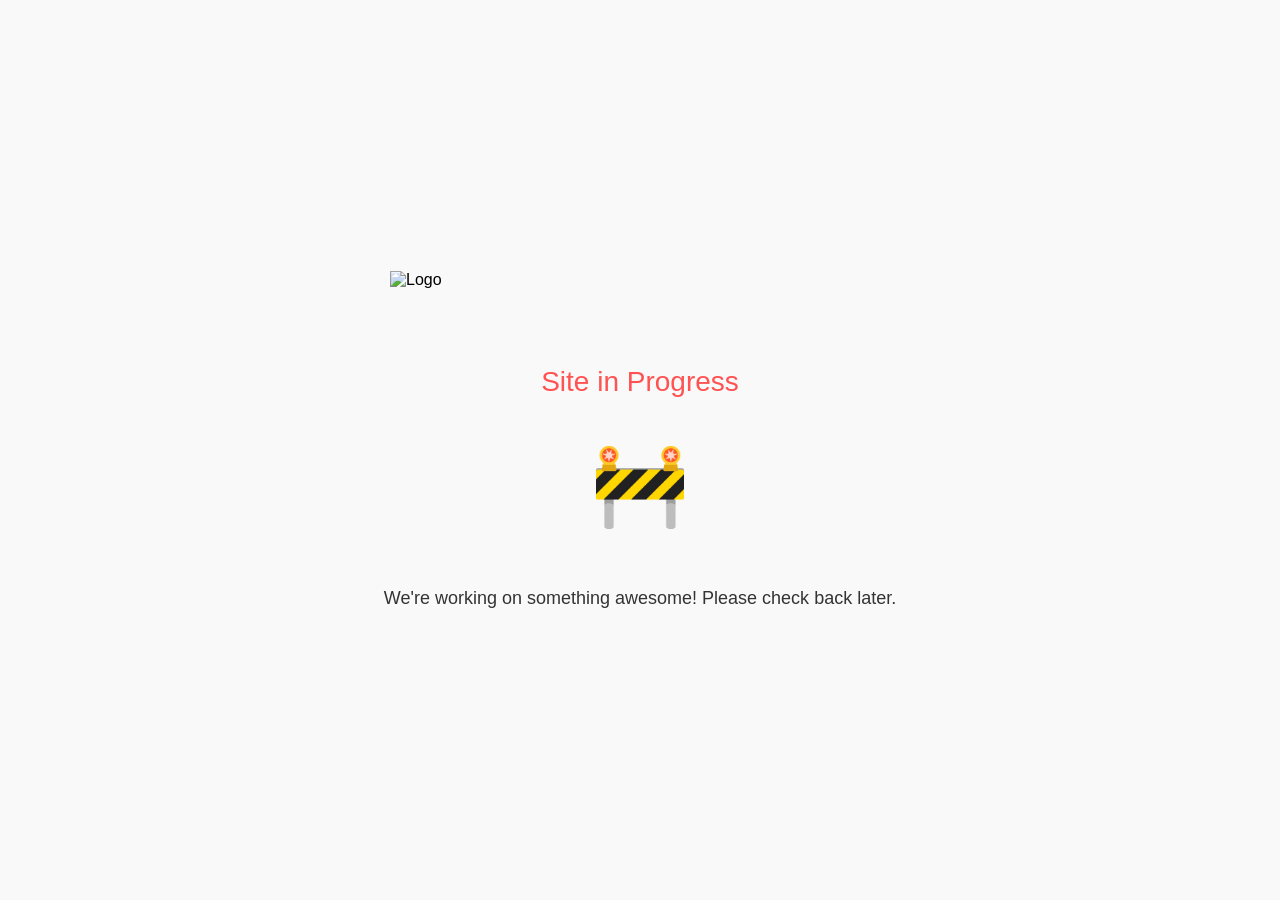
==== index.html @ 2798863e "refactor image location" ====
<!DOCTYPE html>
<html lang="en">
<head>
    <meta charset="UTF-8">
    <meta name="viewport" content="width=device-width, initial-scale=1.0">
    <title>Site in Progress</title>
    <style>
    body {
      font-family: Arial, sans-serif;
      background-color: #f9f9f9;
      margin: 0;
      padding: 0;
      display: flex;
      flex-direction: column;
      justify-content: center;
      align-items: center;
      height: 100vh;
    }

    .header {
      font-size: 28px;
      color: #ff5252;
      margin-bottom: 20px;
    }

    .content {
      text-align: center;
      padding: 20px;
    }

    .icon {
      font-size: 80px;
      color: #ff9800;
      margin-bottom: 20px;
    }

    .message {
      font-size: 18px;
      color: #333;
    }

    .logo-wrapper {
      width: 500px;
      height: 75px;
      overflow: hidden; /* Crop the image */
      margin-bottom: 20px;
    }

    .logo {
      width: 100%;
      height: 100%;
      object-fit: cover;
    }
  </style>
</head>
<body>
<div class="logo-wrapper">
    <img src="logo.png" alt="Logo" class="logo">
</div>
<div class="header">Site in Progress</div>
<div class="content">
    <div class="icon">🚧</div>
    <br><br>
    <div class="message">We're working on something awesome! Please check back later.</div>
</div>
</body>
</html>
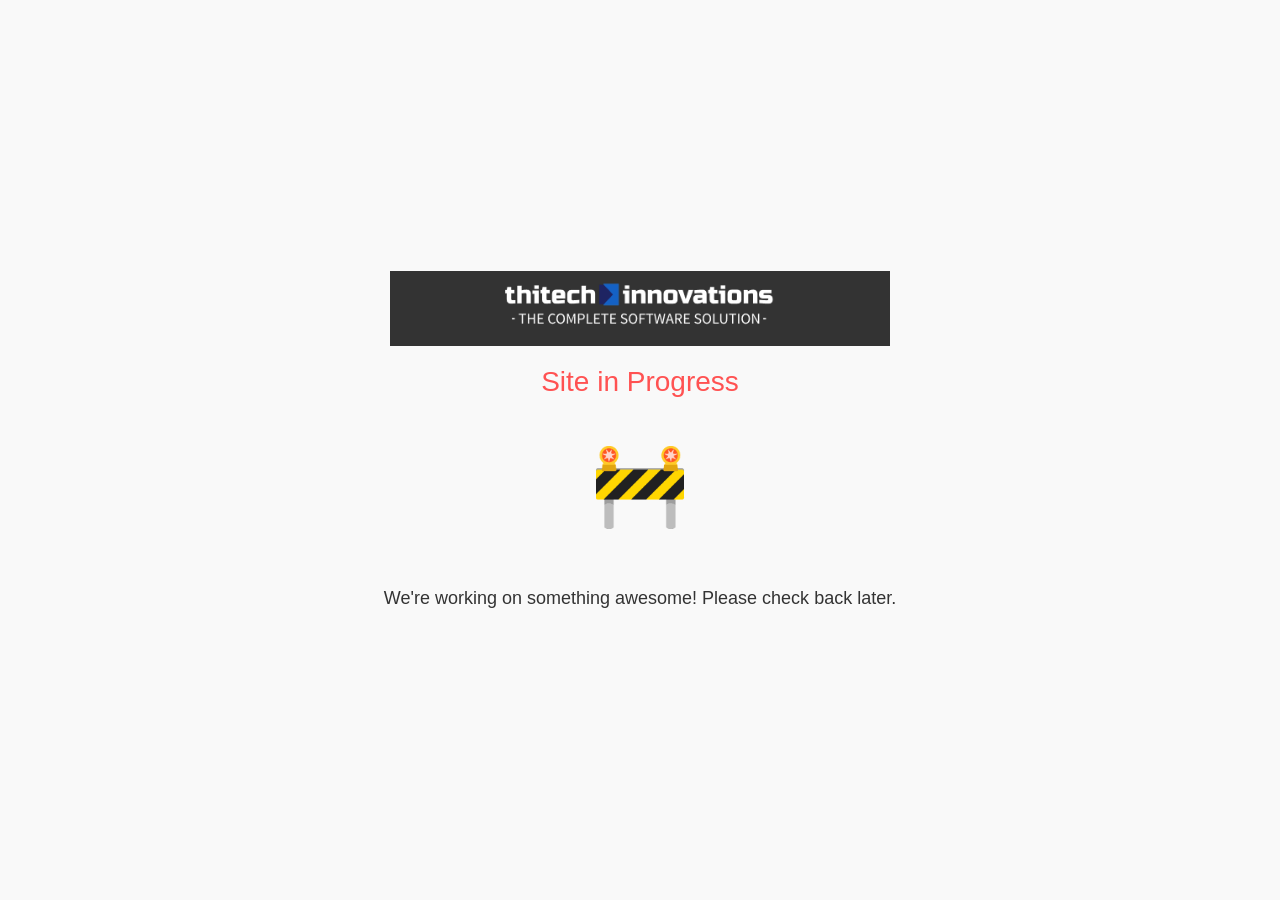
==== commit be2c52d1: "refactor image location" ====
--- a/index.html
+++ b/index.html
@@ -55,7 +55,7 @@
 </head>
 <body>
 <div class="logo-wrapper">
-    <img src="logo.png" alt="Logo" class="logo">
+    <img src="Logo.png" alt="Logo" class="logo">
 </div>
 <div class="header">Site in Progress</div>
 <div class="content">
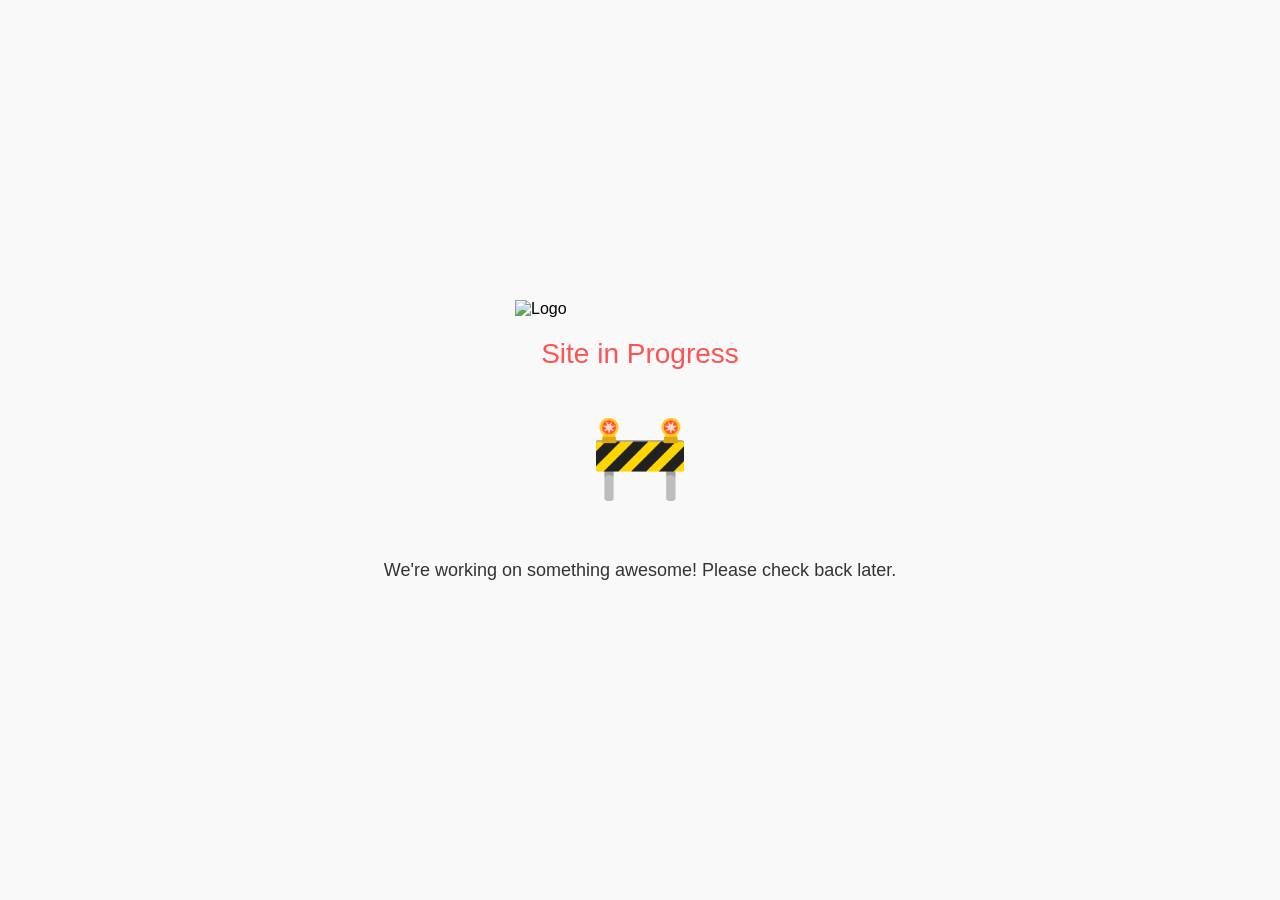
==== commit 8e6124fe: "refactor image location" ====
--- a/index.html
+++ b/index.html
@@ -40,16 +40,15 @@
     }
 
     .logo-wrapper {
-      width: 500px;
-      height: 75px;
-      overflow: hidden; /* Crop the image */
+      width: 250px;
+      height: 300;
+      object-fit: cover;
       margin-bottom: 20px;
     }
 
     .logo {
       width: 100%;
       height: 100%;
-      object-fit: cover;
     }
   </style>
 </head>
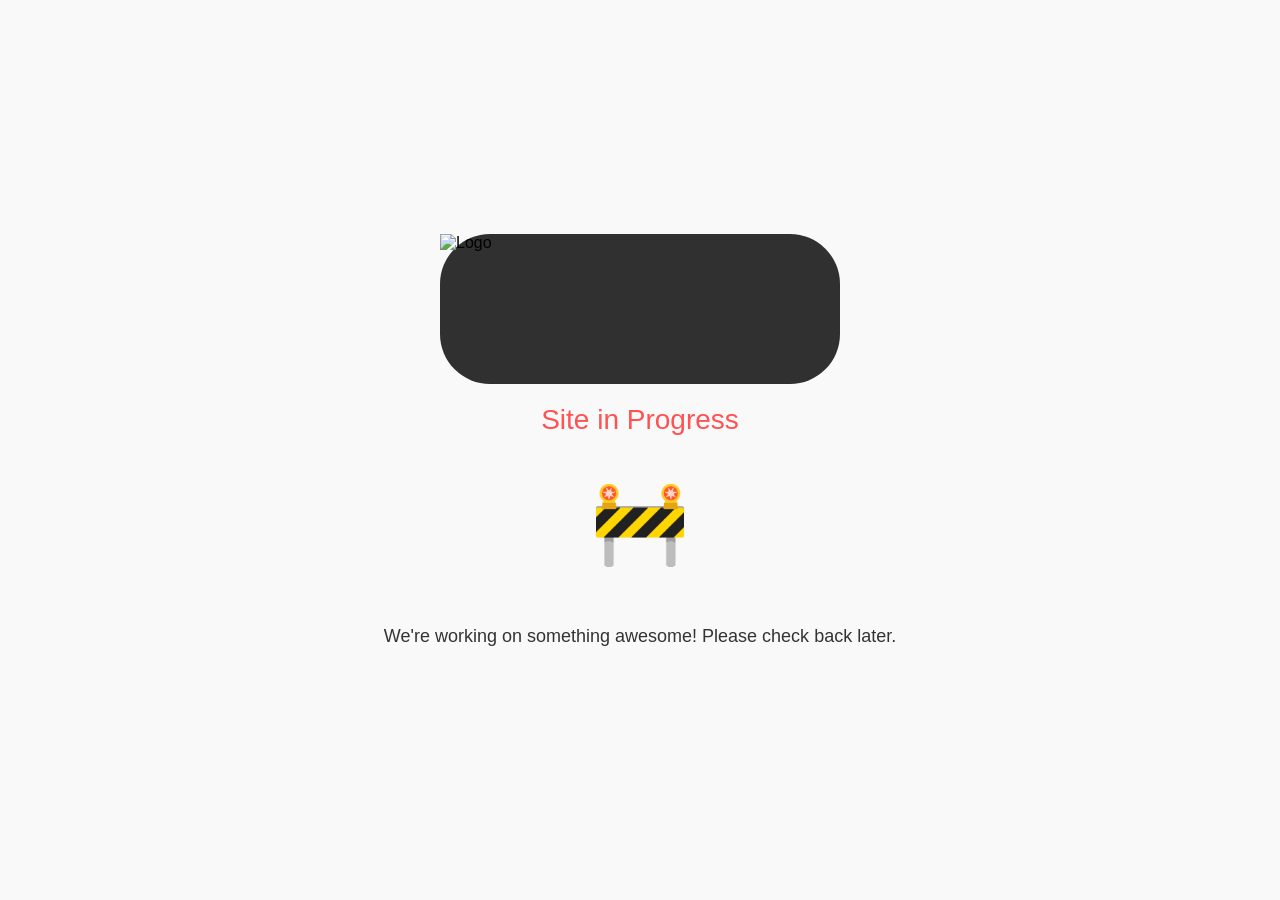
==== commit 1ee9182c: "Logo change" ====
--- a/index.html
+++ b/index.html
@@ -40,15 +40,18 @@
     }
 
     .logo-wrapper {
-      width: 250px;
-      height: 300;
-      object-fit: cover;
+      margin : 1px;
+      width:400px;
+      height: 150px;
       margin-bottom: 20px;
+      background-color: #303030;
+      border-radius:50px;
     }
 
     .logo {
+    margin-top : -120px;
+      height: auto;
       width: 100%;
-      height: 100%;
     }
   </style>
 </head>
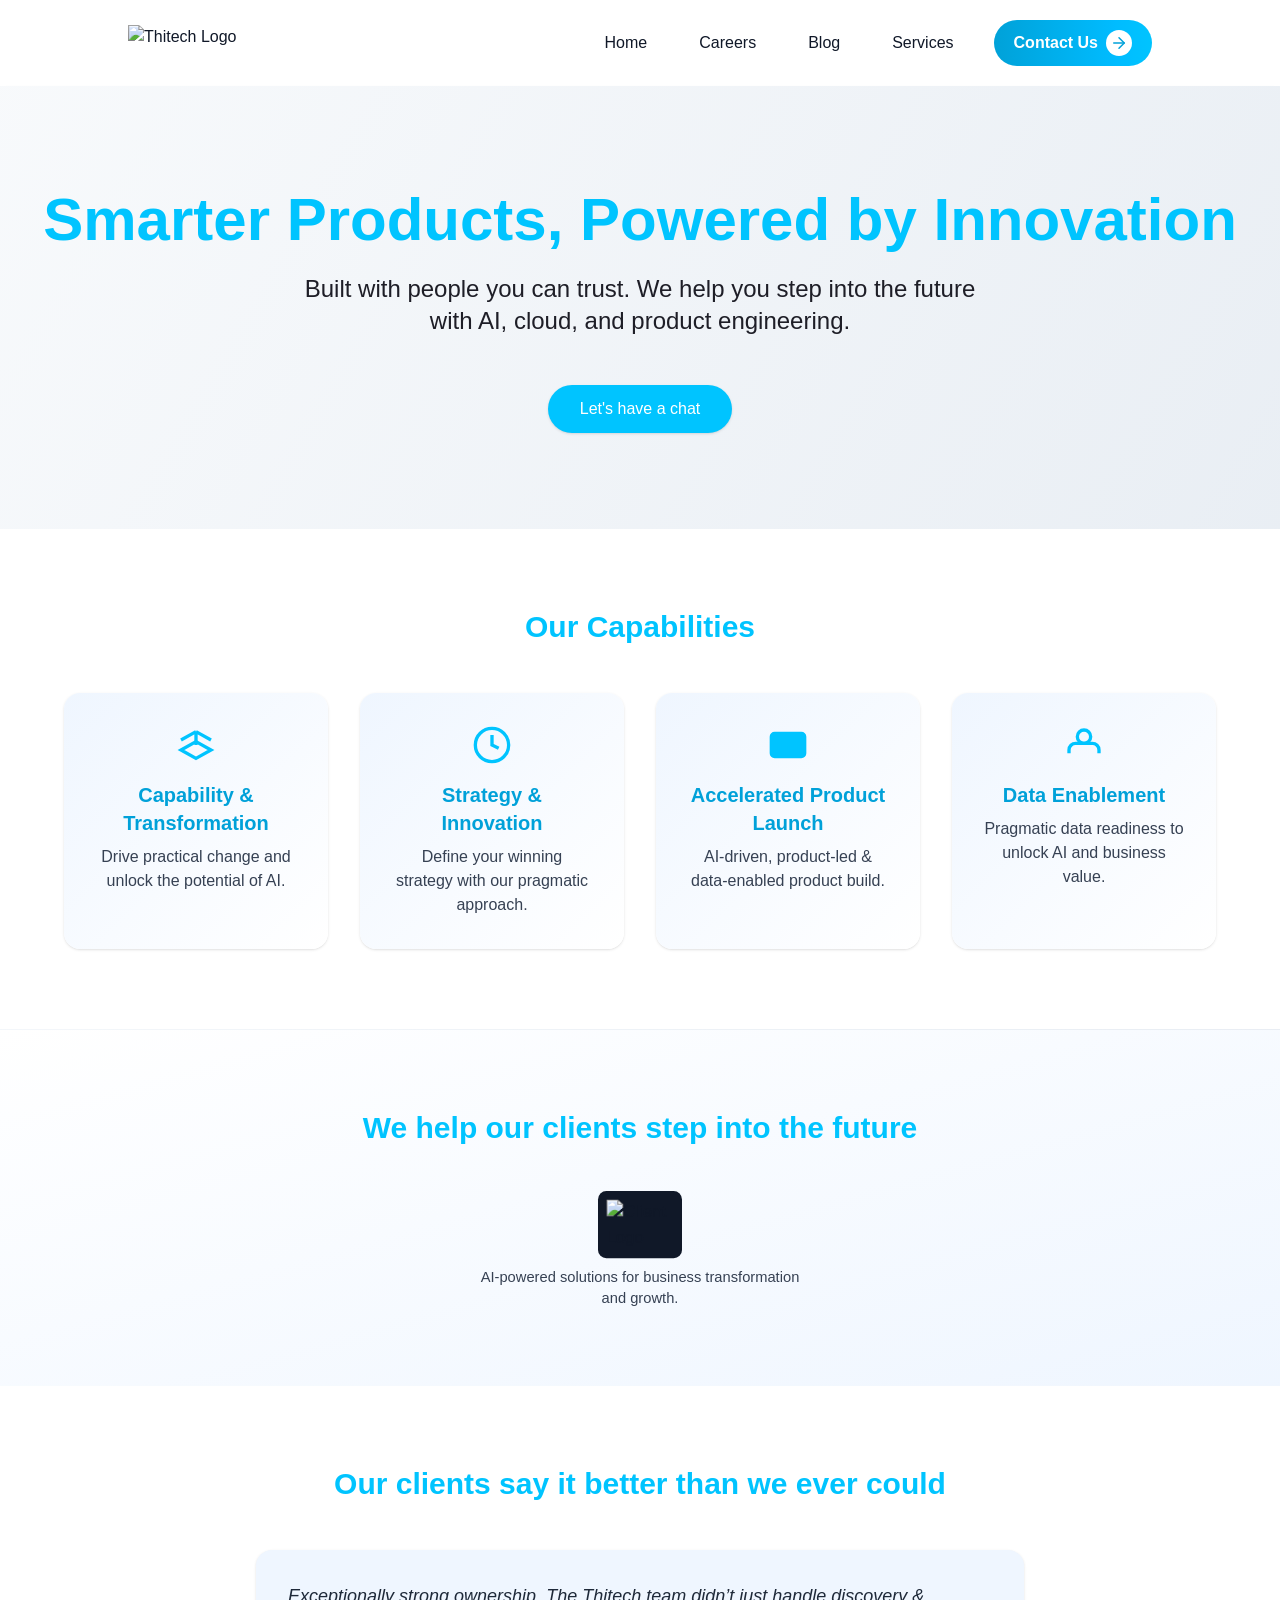
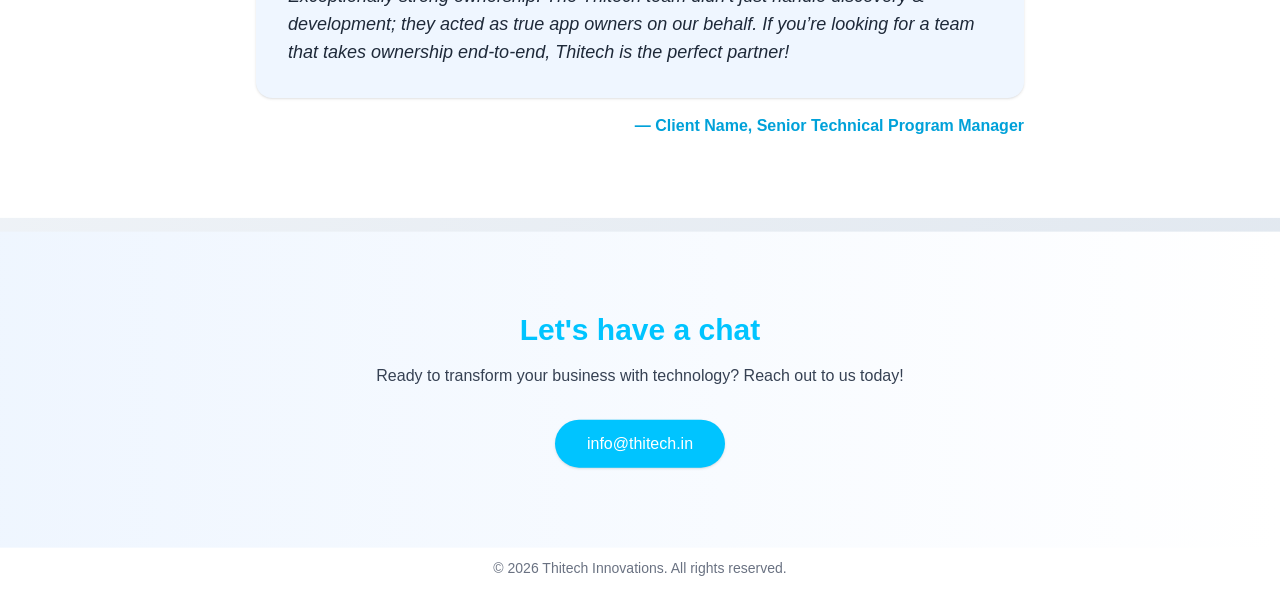
==== commit ef152acd: "new site testing" ====
--- a/index.html
+++ b/index.html
@@ -1,69 +1 @@
-<!DOCTYPE html>
-<html lang="en">
-<head>
-    <meta charset="UTF-8">
-    <meta name="viewport" content="width=device-width, initial-scale=1.0">
-    <title>Site in Progress</title>
-    <style>
-    body {
-      font-family: Arial, sans-serif;
-      background-color: #f9f9f9;
-      margin: 0;
-      padding: 0;
-      display: flex;
-      flex-direction: column;
-      justify-content: center;
-      align-items: center;
-      height: 100vh;
-    }
-
-    .header {
-      font-size: 28px;
-      color: #ff5252;
-      margin-bottom: 20px;
-    }
-
-    .content {
-      text-align: center;
-      padding: 20px;
-    }
-
-    .icon {
-      font-size: 80px;
-      color: #ff9800;
-      margin-bottom: 20px;
-    }
-
-    .message {
-      font-size: 18px;
-      color: #333;
-    }
-
-    .logo-wrapper {
-      margin : 1px;
-      width:400px;
-      height: 150px;
-      margin-bottom: 20px;
-      background-color: #303030;
-      border-radius:50px;
-    }
-
-    .logo {
-    margin-top : -120px;
-      height: auto;
-      width: 100%;
-    }
-  </style>
-</head>
-<body>
-<div class="logo-wrapper">
-    <img src="Logo.png" alt="Logo" class="logo">
-</div>
-<div class="header">Site in Progress</div>
-<div class="content">
-    <div class="icon">🚧</div>
-    <br><br>
-    <div class="message">We're working on something awesome! Please check back later.</div>
-</div>
-</body>
-</html>
+<!DOCTYPE html><html lang="en"><head><meta charSet="utf-8"/><meta name="viewport" content="width=device-width, initial-scale=1"/><link rel="preload" href="/_next/static/media/gyByhwUxId8gMEwcGFWNOITd-s.p.da1ebef7.woff2" as="font" crossorigin="" type="font/woff2"/><link rel="preload" href="/_next/static/media/or3nQ6H_1_WfwkMZI_qYFrcdmhHkjko-s.p.be19f591.woff2" as="font" crossorigin="" type="font/woff2"/><link rel="stylesheet" href="/_next/static/chunks/1c2e8eb24c741083.css" data-precedence="next"/><link rel="preload" as="script" fetchPriority="low" href="/_next/static/chunks/b3943bcf2517f8e8.js"/><script src="/_next/static/chunks/b9e3dea313f33a22.js" async=""></script><script src="/_next/static/chunks/5424eb52e7220242.js" async=""></script><script src="/_next/static/chunks/81771765074214a3.js" async=""></script><script src="/_next/static/chunks/db82e13da606b56d.js" async=""></script><script src="/_next/static/chunks/0f63189634a29548.js" async=""></script><script src="/_next/static/chunks/908ad37b42165762.js" async=""></script><script src="/_next/static/chunks/b60e5ccc6e594ce3.js" async=""></script><meta name="next-size-adjust" content=""/><title>thitech</title><meta name="description" content="thitech innovations"/><link rel="icon" href="/favicon.ico?favicon.6d47f7b0.ico" sizes="1672x1301" type="image/x-icon"/><script>document.querySelectorAll('body link[rel="icon"], body link[rel="apple-touch-icon"]').forEach(el => document.head.appendChild(el))</script><script src="/_next/static/chunks/ec548c7ce307cf6d.js" noModule=""></script></head><body class="geist_e531dabc-module__QGiZLq__variable geist_mono_68a01160-module__YLcDdW__variable antialiased"><div class="min-h-screen bg-gradient-to-br from-[#f8fafc] to-[#e0e7ef] text-gray-900 flex flex-col"><div class="h-[10%]"><header class="px-5 bg-white" style="opacity:1;transform:none"><div class="header-container sizer flex items-center justify-between py-5 max-w-5xl mx-auto"><div class="header-left max-w-[200px]"><a class="w-full h-full block" href="/"><img alt="Thitech Logo" loading="lazy" width="120" height="40" decoding="async" data-nimg="1" class="object-contain w-full h-full" style="color:transparent" srcSet="/_next/image?url=%2Fthitech-logo-pack%2Fthitech-logo-transparent-cropped-small.png&amp;w=128&amp;q=75 1x, /_next/image?url=%2Fthitech-logo-pack%2Fthitech-logo-transparent-cropped-small.png&amp;w=256&amp;q=75 2x" src="/_next/image?url=%2Fthitech-logo-pack%2Fthitech-logo-transparent-cropped-small.png&amp;w=256&amp;q=75"/></a></div><div class="header-right text-gray-900 hidden md:block"><ul class="flex font-medium items-center gap-3"><li class="hover:bg-thitech-blue-light px-5 py-[10px] rounded-[30px] transition"><a href="/careers">Careers</a></li><li class="hover:bg-thitech-blue-light px-5 py-[10px] rounded-[30px] transition"><a href="/blog">Blog</a></li><li class="hover:bg-thitech-blue-light px-5 py-[10px] rounded-[30px] transition"><a href="/services">Services</a></li><li class="bg-gradient-to-r from-thitech-blue-dark to-thitech-blue text-white px-5 py-[10px] rounded-[30px] font-bold ml-2"><a class="flex items-center gap-2" href="#contact">Contact Us<span class="rounded-full bg-white text-thitech-blue-dark p-1"><svg xmlns="http://www.w3.org/2000/svg" width="18" height="18" viewBox="0 0 24 24" fill="none" stroke="currentColor" stroke-width="2" stroke-linecap="round" stroke-linejoin="round" class="lucide lucide-arrow-right animate-bounce-x"><path d="M5 12h14"></path><path d="m12 5 7 7-7 7"></path></svg></span></a></li></ul></div><div class="md:hidden text-gray-900"><button aria-label="Open menu"><svg xmlns="http://www.w3.org/2000/svg" width="32" height="32" viewBox="0 0 24 24" fill="none" stroke="currentColor" stroke-width="2" stroke-linecap="round" stroke-linejoin="round" class="lucide lucide-menu cursor-pointer"><line x1="4" x2="20" y1="12" y2="12"></line><line x1="4" x2="20" y1="6" y2="6"></line><line x1="4" x2="20" y1="18" y2="18"></line></svg></button></div></div></header></div><header class="flex flex-col items-center justify-center py-24 px-4 sm:px-8 shadow-md" style="opacity:0;transform:translateY(40px)"><h1 class="text-5xl sm:text-6xl font-extrabold mb-4 text-thitech-blue text-center leading-tight" style="opacity:0;transform:translateY(30px)">Smarter Products, Powered by Innovation</h1><p class="text-xl sm:text-2xl text-thitech-gray text-center max-w-2xl mb-8" style="opacity:0;transform:translateY(30px)">Built with people you can trust. We help you step into the future with AI, cloud, and product engineering.</p><a href="#contact" class="mt-4 inline-block bg-thitech-blue text-white px-8 py-3 rounded-full shadow hover:bg-thitech-blue-dark transition" style="opacity:0;transform:scale(0.9)">Let&#x27;s have a chat</a></header><section class="py-20 px-4 sm:px-8 bg-white" style="opacity:0;transform:translateY(40px)"><h2 class="text-3xl font-semibold mb-12 text-thitech-blue text-center">Our Capabilities</h2><div class="grid gap-8 sm:grid-cols-2 lg:grid-cols-4 max-w-6xl mx-auto"><div class="bg-gradient-to-br from-blue-50 to-white rounded-2xl p-8 shadow hover:shadow-lg transition flex flex-col items-center text-center" style="opacity:0;transform:translateY(30px)"><svg class="w-10 h-10 mb-4 text-thitech-blue" fill="none" stroke="currentColor" stroke-width="2" viewBox="0 0 24 24"><path d="M12 20l9-5-9-5-9 5 9 5z"></path><path d="M12 12V4m0 0L3 9m9-5l9 5"></path></svg><h3 class="text-xl font-bold mb-2 text-thitech-blue-dark">Capability &amp; Transformation</h3><p class="text-gray-700">Drive practical change and unlock the potential of AI.</p></div><div class="bg-gradient-to-br from-blue-50 to-white rounded-2xl p-8 shadow hover:shadow-lg transition flex flex-col items-center text-center" style="opacity:0;transform:translateY(30px)"><svg class="w-10 h-10 mb-4 text-thitech-blue" fill="none" stroke="currentColor" stroke-width="2" viewBox="0 0 24 24"><circle cx="12" cy="12" r="10"></circle><path d="M12 6v6l4 2"></path></svg><h3 class="text-xl font-bold mb-2 text-thitech-blue-dark">Strategy &amp; Innovation</h3><p class="text-gray-700">Define your winning strategy with our pragmatic approach.</p></div><div class="bg-gradient-to-br from-blue-50 to-white rounded-2xl p-8 shadow hover:shadow-lg transition flex flex-col items-center text-center" style="opacity:0;transform:translateY(30px)"><svg class="w-10 h-10 mb-4 text-thitech-blue" fill="none" stroke="currentColor" stroke-width="2" viewBox="0 0 24 24"><rect width="20" height="14" x="2" y="5" rx="2" class="fill-current"></rect><path d="M2 10h20"></path></svg><h3 class="text-xl font-bold mb-2 text-thitech-blue-dark">Accelerated Product Launch</h3><p class="text-gray-700">AI-driven, product-led &amp; data-enabled product build.</p></div><div class="bg-gradient-to-br from-blue-50 to-white rounded-2xl p-8 shadow hover:shadow-lg transition flex flex-col items-center text-center" style="opacity:0;transform:translateY(30px)"><svg class="w-10 h-10 mb-4 text-thitech-blue" fill="none" stroke="currentColor" stroke-width="2" viewBox="0 0 24 24"><path d="M3 17v-2a4 4 0 014-4h10a4 4 0 014 4v2"></path><circle cx="12" cy="7" r="4"></circle></svg><h3 class="text-xl font-bold mb-2 text-thitech-blue-dark">Data Enablement</h3><p class="text-gray-700">Pragmatic data readiness to unlock AI and business value.</p></div></div></section><section class="py-20 px-4 sm:px-8 bg-gradient-to-br from-white to-blue-50" style="opacity:0;transform:translateY(40px)"><h2 class="text-3xl font-semibold mb-12 text-thitech-blue text-center">We help our clients step into the future</h2><div class="flex flex-wrap justify-center gap-8 max-w-5xl mx-auto" style="opacity:0;transform:translateX(40px)"><div class="flex flex-col items-center max-w-xs " style="display:flex"><img alt="Client Logo" loading="lazy" width="80" height="40" decoding="async" data-nimg="1" class="mb-2 bg-gray-900 rounded-lg p-2" style="color:transparent" srcSet="/_next/image?url=%2Fthitech-logo.png&amp;w=96&amp;q=75 1x, /_next/image?url=%2Fthitech-logo.png&amp;w=256&amp;q=75 2x" src="/_next/image?url=%2Fthitech-logo.png&amp;w=256&amp;q=75"/><p class="text-gray-700 text-center text-sm">AI-powered solutions for business transformation and growth.</p></div><div class="flex flex-col items-center max-w-xs pointer-events-none" style="display:none"><div class="w-20 h-10 bg-gray-200 rounded mb-2 flex items-center justify-center text-gray-400">Logo</div><p class="text-gray-700 text-center text-sm">Rapid product build for innovative startups and enterprises.</p></div><div class="flex flex-col items-center max-w-xs pointer-events-none" style="display:none"><div class="w-20 h-10 bg-gray-200 rounded mb-2 flex items-center justify-center text-gray-400">Logo</div><p class="text-gray-700 text-center text-sm">AI engagement at scale for wellness and healthcare.</p></div></div></section><section class="py-20 px-4 sm:px-8 bg-white" style="opacity:0;transform:translateY(40px)"><h2 class="text-3xl font-semibold mb-12 text-thitech-blue text-center">Our clients say it better than we ever could</h2><div class="max-w-3xl mx-auto"><blockquote class="bg-blue-50 rounded-2xl p-8 shadow text-lg text-gray-800 italic mb-4" style="opacity:0;transform:translateX(40px)">Exceptionally strong ownership. The Thitech team didn’t just handle discovery &amp; development; they acted as true app owners on our behalf. If you’re looking for a team that takes ownership end-to-end, Thitech is the perfect partner!</blockquote><div class="text-right text-thitech-blue-dark font-bold">— Client Name, Senior Technical Program Manager</div></div></section><section id="contact" class="py-20 px-4 sm:px-8 bg-gradient-to-r from-blue-50 to-white flex flex-col items-center" style="opacity:0;transform:translateY(40px)"><h2 class="text-3xl font-bold text-thitech-blue mb-4">Let&#x27;s have a chat</h2><p class="mb-8 text-gray-700 text-center max-w-xl">Ready to transform your business with technology? Reach out to us today!</p><a href="mailto:info@thitech.in" class="bg-thitech-blue text-white px-8 py-3 rounded-full shadow hover:bg-thitech-blue-dark transition">info@thitech.in</a></section><footer class="py-6 text-center text-gray-500 text-sm bg-white border-t mt-auto">© <!-- -->2025<!-- --> Thitech Innovations. All rights reserved.</footer></div><!--$--><!--/$--><!--$--><!--/$--><script src="/_next/static/chunks/b3943bcf2517f8e8.js" async=""></script><script>(self.__next_f=self.__next_f||[]).push([0])</script><script>self.__next_f.push([1,"1:\"$Sreact.fragment\"\n2:I[4620,[\"/_next/static/chunks/db82e13da606b56d.js\",\"/_next/static/chunks/0f63189634a29548.js\"],\"default\"]\n3:I[81105,[\"/_next/static/chunks/db82e13da606b56d.js\",\"/_next/static/chunks/0f63189634a29548.js\"],\"default\"]\n4:I[30905,[\"/_next/static/chunks/db82e13da606b56d.js\",\"/_next/static/chunks/0f63189634a29548.js\"],\"ClientPageRoot\"]\n5:I[69419,[\"/_next/static/chunks/db82e13da606b56d.js\",\"/_next/static/chunks/908ad37b42165762.js\",\"/_next/static/chunks/b60e5ccc6e594ce3.js\"],\"default\"]\n8:I[83822,[\"/_next/static/chunks/db82e13da606b56d.js\",\"/_next/static/chunks/0f63189634a29548.js\"],\"MetadataBoundary\"]\na:I[83822,[\"/_next/static/chunks/db82e13da606b56d.js\",\"/_next/static/chunks/0f63189634a29548.js\"],\"OutletBoundary\"]\nd:I[2541,[\"/_next/static/chunks/db82e13da606b56d.js\",\"/_next/static/chunks/0f63189634a29548.js\"],\"AsyncMetadataOutlet\"]\nf:I[83822,[\"/_next/static/chunks/db82e13da606b56d.js\",\"/_next/static/chunks/0f63189634a29548.js\"],\"ViewportBoundary\"]\n11:I[12447,[\"/_next/static/chunks/db82e13da606b56d.js\",\"/_next/static/chunks/0f63189634a29548.js\"],\"default\"]\n:HL[\"/_next/static/chunks/1c2e8eb24c741083.css\",\"style\"]\n:HL[\"/_next/static/media/gyByhwUxId8gMEwcGFWNOITd-s.p.da1ebef7.woff2\",\"font\",{\"crossOrigin\":\"\",\"type\":\"font/woff2\"}]\n:HL[\"/_next/static/media/or3nQ6H_1_WfwkMZI_qYFrcdmhHkjko-s.p.be19f591.woff2\",\"font\",{\"crossOrigin\":\"\",\"type\":\"font/woff2\"}]\n"])</script><script>self.__next_f.push([1,"0:{\"P\":null,\"b\":\"wUIk9f7vTgGMzFO2_H2QV\",\"p\":\"\",\"c\":[\"\",\"\"],\"i\":false,\"f\":[[[\"\",{\"children\":[\"__PAGE__\",{}]},\"$undefined\",\"$undefined\",true],[\"\",[\"$\",\"$1\",\"c\",{\"children\":[[[\"$\",\"link\",\"0\",{\"rel\":\"stylesheet\",\"href\":\"/_next/static/chunks/1c2e8eb24c741083.css\",\"precedence\":\"next\",\"crossOrigin\":\"$undefined\",\"nonce\":\"$undefined\"}]],[\"$\",\"html\",null,{\"lang\":\"en\",\"children\":[\"$\",\"body\",null,{\"className\":\"geist_e531dabc-module__QGiZLq__variable geist_mono_68a01160-module__YLcDdW__variable antialiased\",\"children\":[\"$\",\"$L2\",null,{\"parallelRouterKey\":\"children\",\"error\":\"$undefined\",\"errorStyles\":\"$undefined\",\"errorScripts\":\"$undefined\",\"template\":[\"$\",\"$L3\",null,{}],\"templateStyles\":\"$undefined\",\"templateScripts\":\"$undefined\",\"notFound\":[[[\"$\",\"title\",null,{\"children\":\"404: This page could not be found.\"}],[\"$\",\"div\",null,{\"style\":{\"fontFamily\":\"system-ui,\\\"Segoe UI\\\",Roboto,Helvetica,Arial,sans-serif,\\\"Apple Color Emoji\\\",\\\"Segoe UI Emoji\\\"\",\"height\":\"100vh\",\"textAlign\":\"center\",\"display\":\"flex\",\"flexDirection\":\"column\",\"alignItems\":\"center\",\"justifyContent\":\"center\"},\"children\":[\"$\",\"div\",null,{\"children\":[[\"$\",\"style\",null,{\"dangerouslySetInnerHTML\":{\"__html\":\"body{color:#000;background:#fff;margin:0}.next-error-h1{border-right:1px solid rgba(0,0,0,.3)}@media (prefers-color-scheme:dark){body{color:#fff;background:#000}.next-error-h1{border-right:1px solid rgba(255,255,255,.3)}}\"}}],[\"$\",\"h1\",null,{\"className\":\"next-error-h1\",\"style\":{\"display\":\"inline-block\",\"margin\":\"0 20px 0 0\",\"padding\":\"0 23px 0 0\",\"fontSize\":24,\"fontWeight\":500,\"verticalAlign\":\"top\",\"lineHeight\":\"49px\"},\"children\":404}],[\"$\",\"div\",null,{\"style\":{\"display\":\"inline-block\"},\"children\":[\"$\",\"h2\",null,{\"style\":{\"fontSize\":14,\"fontWeight\":400,\"lineHeight\":\"49px\",\"margin\":0},\"children\":\"This page could not be found.\"}]}]]}]}]],[]],\"forbidden\":\"$undefined\",\"unauthorized\":\"$undefined\"}]}]}]]}],{\"children\":[\"__PAGE__\",[\"$\",\"$1\",\"c\",{\"children\":[[\"$\",\"$L4\",null,{\"Component\":\"$5\",\"searchParams\":{},\"params\":{},\"promises\":[\"$@6\",\"$@7\"]}],[\"$\",\"$L8\",null,{\"children\":\"$L9\"}],[[\"$\",\"script\",\"script-0\",{\"src\":\"/_next/static/chunks/db82e13da606b56d.js\",\"async\":true,\"nonce\":\"$undefined\"}],[\"$\",\"script\",\"script-1\",{\"src\":\"/_next/static/chunks/908ad37b42165762.js\",\"async\":true,\"nonce\":\"$undefined\"}],[\"$\",\"script\",\"script-2\",{\"src\":\"/_next/static/chunks/b60e5ccc6e594ce3.js\",\"async\":true,\"nonce\":\"$undefined\"}]],[\"$\",\"$La\",null,{\"children\":[\"$Lb\",\"$Lc\",[\"$\",\"$Ld\",null,{\"promise\":\"$@e\"}]]}]]}],{},null,false]},null,false],[\"$\",\"$1\",\"h\",{\"children\":[null,[\"$\",\"$1\",\"IB765hirnILB6wHq8OzBd\",{\"children\":[[\"$\",\"$Lf\",null,{\"children\":\"$L10\"}],[\"$\",\"meta\",null,{\"name\":\"next-size-adjust\",\"content\":\"\"}]]}],null]}],false]],\"m\":\"$undefined\",\"G\":[\"$11\",\"$undefined\"],\"s\":false,\"S\":true}\n"])</script><script>self.__next_f.push([1,"12:\"$Sreact.suspense\"\n13:I[2541,[\"/_next/static/chunks/db82e13da606b56d.js\",\"/_next/static/chunks/0f63189634a29548.js\"],\"AsyncMetadata\"]\n6:{}\n7:{}\n9:[\"$\",\"$12\",null,{\"fallback\":null,\"children\":[\"$\",\"$L13\",null,{\"promise\":\"$@14\"}]}]\n"])</script><script>self.__next_f.push([1,"c:null\n"])</script><script>self.__next_f.push([1,"10:[[\"$\",\"meta\",\"0\",{\"charSet\":\"utf-8\"}],[\"$\",\"meta\",\"1\",{\"name\":\"viewport\",\"content\":\"width=device-width, initial-scale=1\"}]]\nb:null\n"])</script><script>self.__next_f.push([1,"14:{\"metadata\":[[\"$\",\"title\",\"0\",{\"children\":\"thitech\"}],[\"$\",\"meta\",\"1\",{\"name\":\"description\",\"content\":\"thitech innovations\"}],[\"$\",\"link\",\"2\",{\"rel\":\"icon\",\"href\":\"/favicon.ico?favicon.6d47f7b0.ico\",\"sizes\":\"1672x1301\",\"type\":\"image/x-icon\"}]],\"error\":null,\"digest\":\"$undefined\"}\ne:{\"metadata\":\"$14:metadata\",\"error\":null,\"digest\":\"$undefined\"}\n"])</script></body></html>
--- a/_next/static/chunks/1c2e8eb24c741083.css
+++ b/_next/static/chunks/1c2e8eb24c741083.css
@@ -0,0 +1,7 @@
+@font-face{font-family:Geist;font-style:normal;font-weight:100 900;font-display:swap;src:url(../media/gyByhwUxId8gMEwYGFWNOITddY4-s.b7d310ad.woff2)format("woff2");unicode-range:U+301,U+400-45F,U+490-491,U+4B0-4B1,U+2116}@font-face{font-family:Geist;font-style:normal;font-weight:100 900;font-display:swap;src:url(../media/gyByhwUxId8gMEwSGFWNOITddY4-s.81df3a5b.woff2)format("woff2");unicode-range:U+100-2BA,U+2BD-2C5,U+2C7-2CC,U+2CE-2D7,U+2DD-2FF,U+304,U+308,U+329,U+1D00-1DBF,U+1E00-1E9F,U+1EF2-1EFF,U+2020,U+20A0-20AB,U+20AD-20C0,U+2113,U+2C60-2C7F,U+A720-A7FF}@font-face{font-family:Geist;font-style:normal;font-weight:100 900;font-display:swap;src:url(../media/gyByhwUxId8gMEwcGFWNOITd-s.p.da1ebef7.woff2)format("woff2");unicode-range:U+??,U+131,U+152-153,U+2BB-2BC,U+2C6,U+2DA,U+2DC,U+304,U+308,U+329,U+2000-206F,U+20AC,U+2122,U+2191,U+2193,U+2212,U+2215,U+FEFF,U+FFFD}@font-face{font-family:Geist Fallback;src:local(Arial);ascent-override:95.94%;descent-override:28.16%;line-gap-override:0.0%;size-adjust:104.76%}.geist_e531dabc-module__QGiZLq__className{font-family:Geist,Geist Fallback;font-style:normal}.geist_e531dabc-module__QGiZLq__variable{--font-geist-sans:"Geist","Geist Fallback"}
+
+@font-face{font-family:Geist Mono;font-style:normal;font-weight:100 900;font-display:swap;src:url(../media/or3nQ6H_1_WfwkMZI_qYFrMdmhHkjkotbA-s.cb6bbcb1.woff2)format("woff2");unicode-range:U+301,U+400-45F,U+490-491,U+4B0-4B1,U+2116}@font-face{font-family:Geist Mono;font-style:normal;font-weight:100 900;font-display:swap;src:url(../media/or3nQ6H_1_WfwkMZI_qYFrkdmhHkjkotbA-s.e32db976.woff2)format("woff2");unicode-range:U+100-2BA,U+2BD-2C5,U+2C7-2CC,U+2CE-2D7,U+2DD-2FF,U+304,U+308,U+329,U+1D00-1DBF,U+1E00-1E9F,U+1EF2-1EFF,U+2020,U+20A0-20AB,U+20AD-20C0,U+2113,U+2C60-2C7F,U+A720-A7FF}@font-face{font-family:Geist Mono;font-style:normal;font-weight:100 900;font-display:swap;src:url(../media/or3nQ6H_1_WfwkMZI_qYFrcdmhHkjko-s.p.be19f591.woff2)format("woff2");unicode-range:U+??,U+131,U+152-153,U+2BB-2BC,U+2C6,U+2DA,U+2DC,U+304,U+308,U+329,U+2000-206F,U+20AC,U+2122,U+2191,U+2193,U+2212,U+2215,U+FEFF,U+FFFD}@font-face{font-family:Geist Mono Fallback;src:local(Arial);ascent-override:74.67%;descent-override:21.92%;line-gap-override:0.0%;size-adjust:134.59%}.geist_mono_68a01160-module__YLcDdW__className{font-family:Geist Mono,Geist Mono Fallback;font-style:normal}.geist_mono_68a01160-module__YLcDdW__variable{--font-geist-mono:"Geist Mono","Geist Mono Fallback"}
+
+@layer properties{@supports (((-webkit-hyphens:none)) and (not (margin-trim:inline))) or ((-moz-orient:inline) and (not (color:rgb(from red r g b)))){*,:before,:after,::backdrop{--tw-rotate-x:initial;--tw-rotate-y:initial;--tw-rotate-z:initial;--tw-skew-x:initial;--tw-skew-y:initial;--tw-space-y-reverse:0;--tw-border-style:solid;--tw-gradient-position:initial;--tw-gradient-from:#0000;--tw-gradient-via:#0000;--tw-gradient-to:#0000;--tw-gradient-stops:initial;--tw-gradient-via-stops:initial;--tw-gradient-from-position:0%;--tw-gradient-via-position:50%;--tw-gradient-to-position:100%;--tw-leading:initial;--tw-font-weight:initial;--tw-shadow:0 0 #0000;--tw-shadow-color:initial;--tw-shadow-alpha:100%;--tw-inset-shadow:0 0 #0000;--tw-inset-shadow-color:initial;--tw-inset-shadow-alpha:100%;--tw-ring-color:initial;--tw-ring-shadow:0 0 #0000;--tw-inset-ring-color:initial;--tw-inset-ring-shadow:0 0 #0000;--tw-ring-inset:initial;--tw-ring-offset-width:0px;--tw-ring-offset-color:#fff;--tw-ring-offset-shadow:0 0 #0000;--tw-backdrop-blur:initial;--tw-backdrop-brightness:initial;--tw-backdrop-contrast:initial;--tw-backdrop-grayscale:initial;--tw-backdrop-hue-rotate:initial;--tw-backdrop-invert:initial;--tw-backdrop-opacity:initial;--tw-backdrop-saturate:initial;--tw-backdrop-sepia:initial}}}@layer theme{:root,:host{--font-sans:ui-sans-serif,system-ui,sans-serif,"Apple Color Emoji","Segoe UI Emoji","Segoe UI Symbol","Noto Color Emoji";--font-mono:ui-monospace,SFMono-Regular,Menlo,Monaco,Consolas,"Liberation Mono","Courier New",monospace;--color-blue-50:oklch(97% .014 254.604);--color-gray-200:oklch(92.8% .006 264.531);--color-gray-400:oklch(70.7% .022 261.325);--color-gray-500:oklch(55.1% .027 264.364);--color-gray-700:oklch(37.3% .034 259.733);--color-gray-800:oklch(27.8% .033 256.848);--color-gray-900:oklch(21% .034 264.665);--color-white:#fff;--spacing:.25rem;--container-xs:20rem;--container-xl:36rem;--container-2xl:42rem;--container-3xl:48rem;--container-4xl:56rem;--container-5xl:64rem;--container-6xl:72rem;--text-sm:.875rem;--text-sm--line-height:calc(1.25/.875);--text-base:1rem;--text-base--line-height:calc(1.5/1);--text-lg:1.125rem;--text-lg--line-height:calc(1.75/1.125);--text-xl:1.25rem;--text-xl--line-height:calc(1.75/1.25);--text-2xl:1.5rem;--text-2xl--line-height:calc(2/1.5);--text-3xl:1.875rem;--text-3xl--line-height:calc(2.25/1.875);--text-4xl:2.25rem;--text-4xl--line-height:calc(2.5/2.25);--text-5xl:3rem;--text-5xl--line-height:1;--text-6xl:3.75rem;--text-6xl--line-height:1;--font-weight-medium:500;--font-weight-semibold:600;--font-weight-bold:700;--font-weight-extrabold:800;--leading-tight:1.25;--radius-lg:.5rem;--radius-xl:.75rem;--radius-2xl:1rem;--blur-xl:24px;--default-transition-duration:.15s;--default-transition-timing-function:cubic-bezier(.4,0,.2,1);--default-font-family:var(--font-sans);--default-mono-font-family:var(--font-mono);--color-thitech-blue:oklch(76% .181 228.56);--color-thitech-blue-dark:oklch(66% .147 228.39);--color-thitech-blue-light:oklch(82% .191 224.43);--color-thitech-gray:oklch(24% .017 282.36);--color-thitech-gray-light:oklch(97% .005 244.81)}}@layer base{*,:after,:before,::backdrop{box-sizing:border-box;border:0 solid;margin:0;padding:0}::file-selector-button{box-sizing:border-box;border:0 solid;margin:0;padding:0}html,:host{-webkit-text-size-adjust:100%;tab-size:4;line-height:1.5;font-family:var(--default-font-family,ui-sans-serif,system-ui,sans-serif,"Apple Color Emoji","Segoe UI Emoji","Segoe UI Symbol","Noto Color Emoji");font-feature-settings:var(--default-font-feature-settings,normal);font-variation-settings:var(--default-font-variation-settings,normal);-webkit-tap-highlight-color:transparent}hr{height:0;color:inherit;border-top-width:1px}abbr:where([title]){text-decoration:underline dotted}h1,h2,h3,h4,h5,h6{font-size:inherit;font-weight:inherit}a{color:inherit;-webkit-text-decoration:inherit;-webkit-text-decoration:inherit;-webkit-text-decoration:inherit;text-decoration:inherit}b,strong{font-weight:bolder}code,kbd,samp,pre{font-family:var(--default-mono-font-family,ui-monospace,SFMono-Regular,Menlo,Monaco,Consolas,"Liberation Mono","Courier New",monospace);font-feature-settings:var(--default-mono-font-feature-settings,normal);font-variation-settings:var(--default-mono-font-variation-settings,normal);font-size:1em}small{font-size:80%}sub,sup{vertical-align:baseline;font-size:75%;line-height:0;position:relative}sub{bottom:-.25em}sup{top:-.5em}table{text-indent:0;border-color:inherit;border-collapse:collapse}:-moz-focusring{outline:auto}progress{vertical-align:baseline}summary{display:list-item}ol,ul,menu{list-style:none}img,svg,video,canvas,audio,iframe,embed,object{vertical-align:middle;display:block}img,video{max-width:100%;height:auto}button,input,select,optgroup,textarea{font:inherit;font-feature-settings:inherit;font-variation-settings:inherit;letter-spacing:inherit;color:inherit;opacity:1;background-color:#0000;border-radius:0}::file-selector-button{font:inherit;font-feature-settings:inherit;font-variation-settings:inherit;letter-spacing:inherit;color:inherit;opacity:1;background-color:#0000;border-radius:0}:where(select:is([multiple],[size])) optgroup{font-weight:bolder}:where(select:is([multiple],[size])) optgroup option{padding-inline-start:20px}::file-selector-button{margin-inline-end:4px}::placeholder{opacity:1}@supports (not ((-webkit-appearance:-apple-pay-button))) or (contain-intrinsic-size:1px){::placeholder{color:currentColor}@supports (color:color-mix(in lab, red, red)){::placeholder{color:color-mix(in oklab,currentcolor 50%,transparent)}}}textarea{resize:vertical}::-webkit-search-decoration{-webkit-appearance:none}::-webkit-date-and-time-value{min-height:1lh;text-align:inherit}::-webkit-datetime-edit{display:inline-flex}::-webkit-datetime-edit-fields-wrapper{padding:0}::-webkit-datetime-edit{padding-block:0}::-webkit-datetime-edit-year-field{padding-block:0}::-webkit-datetime-edit-month-field{padding-block:0}::-webkit-datetime-edit-day-field{padding-block:0}::-webkit-datetime-edit-hour-field{padding-block:0}::-webkit-datetime-edit-minute-field{padding-block:0}::-webkit-datetime-edit-second-field{padding-block:0}::-webkit-datetime-edit-millisecond-field{padding-block:0}::-webkit-datetime-edit-meridiem-field{padding-block:0}:-moz-ui-invalid{box-shadow:none}button,input:where([type=button],[type=reset],[type=submit]){appearance:button}::file-selector-button{appearance:button}::-webkit-inner-spin-button{height:auto}::-webkit-outer-spin-button{height:auto}[hidden]:where(:not([hidden=until-found])){display:none!important}}@layer components;@layer utilities{.pointer-events-none{pointer-events:none}.visible{visibility:visible}.absolute{position:absolute}.fixed{position:fixed}.static{position:static}.top-0{top:calc(var(--spacing)*0)}.right-0{right:calc(var(--spacing)*0)}.z-30{z-index:30}.mx-4{margin-inline:calc(var(--spacing)*4)}.mx-auto{margin-inline:auto}.mt-1{margin-top:calc(var(--spacing)*1)}.mt-2{margin-top:calc(var(--spacing)*2)}.mt-4{margin-top:calc(var(--spacing)*4)}.mt-8{margin-top:calc(var(--spacing)*8)}.mt-auto{margin-top:auto}.mb-2{margin-bottom:calc(var(--spacing)*2)}.mb-4{margin-bottom:calc(var(--spacing)*4)}.mb-8{margin-bottom:calc(var(--spacing)*8)}.mb-10{margin-bottom:calc(var(--spacing)*10)}.mb-12{margin-bottom:calc(var(--spacing)*12)}.ml-2{margin-left:calc(var(--spacing)*2)}.block{display:block}.flex{display:flex}.grid{display:grid}.hidden{display:none}.inline-block{display:inline-block}.h-8{height:calc(var(--spacing)*8)}.h-10{height:calc(var(--spacing)*10)}.h-12{height:calc(var(--spacing)*12)}.h-\[10\%\]{height:10%}.h-full{height:100%}.min-h-screen{min-height:100vh}.w-8{width:calc(var(--spacing)*8)}.w-10{width:calc(var(--spacing)*10)}.w-12{width:calc(var(--spacing)*12)}.w-20{width:calc(var(--spacing)*20)}.w-full{width:100%}.max-w-2xl{max-width:var(--container-2xl)}.max-w-3xl{max-width:var(--container-3xl)}.max-w-4xl{max-width:var(--container-4xl)}.max-w-5xl{max-width:var(--container-5xl)}.max-w-6xl{max-width:var(--container-6xl)}.max-w-\[200px\]{max-width:200px}.max-w-xl{max-width:var(--container-xl)}.max-w-xs{max-width:var(--container-xs)}.grow{flex-grow:1}.transform{transform:var(--tw-rotate-x,)var(--tw-rotate-y,)var(--tw-rotate-z,)var(--tw-skew-x,)var(--tw-skew-y,)}.cursor-pointer{cursor:pointer}.flex-col{flex-direction:column}.flex-wrap{flex-wrap:wrap}.items-center{align-items:center}.justify-between{justify-content:space-between}.justify-center{justify-content:center}.gap-2{gap:calc(var(--spacing)*2)}.gap-3{gap:calc(var(--spacing)*3)}.gap-6{gap:calc(var(--spacing)*6)}.gap-8{gap:calc(var(--spacing)*8)}:where(.space-y-4>:not(:last-child)){--tw-space-y-reverse:0;margin-block-start:calc(calc(var(--spacing)*4)*var(--tw-space-y-reverse));margin-block-end:calc(calc(var(--spacing)*4)*calc(1 - var(--tw-space-y-reverse)))}:where(.space-y-6>:not(:last-child)){--tw-space-y-reverse:0;margin-block-start:calc(calc(var(--spacing)*6)*var(--tw-space-y-reverse));margin-block-end:calc(calc(var(--spacing)*6)*calc(1 - var(--tw-space-y-reverse)))}.rounded{border-radius:.25rem}.rounded-2xl{border-radius:var(--radius-2xl)}.rounded-\[30px\]{border-radius:30px}.rounded-full{border-radius:3.40282e38px}.rounded-lg{border-radius:var(--radius-lg)}.rounded-xl{border-radius:var(--radius-xl)}.border{border-style:var(--tw-border-style);border-width:1px}.border-t{border-top-style:var(--tw-border-style);border-top-width:1px}.border-white\/10{border-color:#ffffff1a}@supports (color:color-mix(in lab, red, red)){.border-white\/10{border-color:color-mix(in oklab,var(--color-white)10%,transparent)}}.bg-blue-50{background-color:var(--color-blue-50)}.bg-gray-200{background-color:var(--color-gray-200)}.bg-gray-900{background-color:var(--color-gray-900)}.bg-thitech-blue{background-color:var(--color-thitech-blue)}.bg-thitech-gray-light{background-color:var(--color-thitech-gray-light)}.bg-white{background-color:var(--color-white)}.bg-white\/10{background-color:#ffffff1a}@supports (color:color-mix(in lab, red, red)){.bg-white\/10{background-color:color-mix(in oklab,var(--color-white)10%,transparent)}}.bg-gradient-to-br{--tw-gradient-position:to bottom right in oklab;background-image:linear-gradient(var(--tw-gradient-stops))}.bg-gradient-to-r{--tw-gradient-position:to right in oklab;background-image:linear-gradient(var(--tw-gradient-stops))}.from-\[\#f8fafc\]{--tw-gradient-from:#f8fafc;--tw-gradient-stops:var(--tw-gradient-via-stops,var(--tw-gradient-position),var(--tw-gradient-from)var(--tw-gradient-from-position),var(--tw-gradient-to)var(--tw-gradient-to-position))}.from-blue-50{--tw-gradient-from:var(--color-blue-50);--tw-gradient-stops:var(--tw-gradient-via-stops,var(--tw-gradient-position),var(--tw-gradient-from)var(--tw-gradient-from-position),var(--tw-gradient-to)var(--tw-gradient-to-position))}.from-thitech-blue-dark{--tw-gradient-from:var(--color-thitech-blue-dark);--tw-gradient-stops:var(--tw-gradient-via-stops,var(--tw-gradient-position),var(--tw-gradient-from)var(--tw-gradient-from-position),var(--tw-gradient-to)var(--tw-gradient-to-position))}.from-white{--tw-gradient-from:var(--color-white);--tw-gradient-stops:var(--tw-gradient-via-stops,var(--tw-gradient-position),var(--tw-gradient-from)var(--tw-gradient-from-position),var(--tw-gradient-to)var(--tw-gradient-to-position))}.to-\[\#e0e7ef\]{--tw-gradient-to:#e0e7ef;--tw-gradient-stops:var(--tw-gradient-via-stops,var(--tw-gradient-position),var(--tw-gradient-from)var(--tw-gradient-from-position),var(--tw-gradient-to)var(--tw-gradient-to-position))}.to-blue-50{--tw-gradient-to:var(--color-blue-50);--tw-gradient-stops:var(--tw-gradient-via-stops,var(--tw-gradient-position),var(--tw-gradient-from)var(--tw-gradient-from-position),var(--tw-gradient-to)var(--tw-gradient-to-position))}.to-thitech-blue{--tw-gradient-to:var(--color-thitech-blue);--tw-gradient-stops:var(--tw-gradient-via-stops,var(--tw-gradient-position),var(--tw-gradient-from)var(--tw-gradient-from-position),var(--tw-gradient-to)var(--tw-gradient-to-position))}.to-white{--tw-gradient-to:var(--color-white);--tw-gradient-stops:var(--tw-gradient-via-stops,var(--tw-gradient-position),var(--tw-gradient-from)var(--tw-gradient-from-position),var(--tw-gradient-to)var(--tw-gradient-to-position))}.fill-current{fill:currentColor}.object-contain{object-fit:contain}.p-1{padding:calc(var(--spacing)*1)}.p-2{padding:calc(var(--spacing)*2)}.p-6{padding:calc(var(--spacing)*6)}.p-8{padding:calc(var(--spacing)*8)}.px-4{padding-inline:calc(var(--spacing)*4)}.px-5{padding-inline:calc(var(--spacing)*5)}.px-6{padding-inline:calc(var(--spacing)*6)}.px-8{padding-inline:calc(var(--spacing)*8)}.py-2{padding-block:calc(var(--spacing)*2)}.py-3{padding-block:calc(var(--spacing)*3)}.py-5{padding-block:calc(var(--spacing)*5)}.py-6{padding-block:calc(var(--spacing)*6)}.py-16{padding-block:calc(var(--spacing)*16)}.py-20{padding-block:calc(var(--spacing)*20)}.py-24{padding-block:calc(var(--spacing)*24)}.py-\[10px\]{padding-block:10px}.text-center{text-align:center}.text-right{text-align:right}.text-2xl{font-size:var(--text-2xl);line-height:var(--tw-leading,var(--text-2xl--line-height))}.text-3xl{font-size:var(--text-3xl);line-height:var(--tw-leading,var(--text-3xl--line-height))}.text-4xl{font-size:var(--text-4xl);line-height:var(--tw-leading,var(--text-4xl--line-height))}.text-5xl{font-size:var(--text-5xl);line-height:var(--tw-leading,var(--text-5xl--line-height))}.text-base{font-size:var(--text-base);line-height:var(--tw-leading,var(--text-base--line-height))}.text-lg{font-size:var(--text-lg);line-height:var(--tw-leading,var(--text-lg--line-height))}.text-sm{font-size:var(--text-sm);line-height:var(--tw-leading,var(--text-sm--line-height))}.text-xl{font-size:var(--text-xl);line-height:var(--tw-leading,var(--text-xl--line-height))}.leading-tight{--tw-leading:var(--leading-tight);line-height:var(--leading-tight)}.font-bold{--tw-font-weight:var(--font-weight-bold);font-weight:var(--font-weight-bold)}.font-extrabold{--tw-font-weight:var(--font-weight-extrabold);font-weight:var(--font-weight-extrabold)}.font-medium{--tw-font-weight:var(--font-weight-medium);font-weight:var(--font-weight-medium)}.font-semibold{--tw-font-weight:var(--font-weight-semibold);font-weight:var(--font-weight-semibold)}.text-gray-400{color:var(--color-gray-400)}.text-gray-500{color:var(--color-gray-500)}.text-gray-700{color:var(--color-gray-700)}.text-gray-800{color:var(--color-gray-800)}.text-gray-900{color:var(--color-gray-900)}.text-thitech-blue{color:var(--color-thitech-blue)}.text-thitech-blue-dark{color:var(--color-thitech-blue-dark)}.text-thitech-gray{color:var(--color-thitech-gray)}.text-white{color:var(--color-white)}.italic{font-style:italic}.underline{text-decoration-line:underline}.antialiased{-webkit-font-smoothing:antialiased;-moz-osx-font-smoothing:grayscale}.shadow{--tw-shadow:0 1px 3px 0 var(--tw-shadow-color,#0000001a),0 1px 2px -1px var(--tw-shadow-color,#0000001a);box-shadow:var(--tw-inset-shadow),var(--tw-inset-ring-shadow),var(--tw-ring-offset-shadow),var(--tw-ring-shadow),var(--tw-shadow)}.shadow-lg{--tw-shadow:0 10px 15px -3px var(--tw-shadow-color,#0000001a),0 4px 6px -4px var(--tw-shadow-color,#0000001a);box-shadow:var(--tw-inset-shadow),var(--tw-inset-ring-shadow),var(--tw-ring-offset-shadow),var(--tw-ring-shadow),var(--tw-shadow)}.shadow-md{--tw-shadow:0 4px 6px -1px var(--tw-shadow-color,#0000001a),0 2px 4px -2px var(--tw-shadow-color,#0000001a);box-shadow:var(--tw-inset-shadow),var(--tw-inset-ring-shadow),var(--tw-ring-offset-shadow),var(--tw-ring-shadow),var(--tw-shadow)}.backdrop-blur-xl{--tw-backdrop-blur:blur(var(--blur-xl));backdrop-filter:var(--tw-backdrop-blur,)var(--tw-backdrop-brightness,)var(--tw-backdrop-contrast,)var(--tw-backdrop-grayscale,)var(--tw-backdrop-hue-rotate,)var(--tw-backdrop-invert,)var(--tw-backdrop-opacity,)var(--tw-backdrop-saturate,)var(--tw-backdrop-sepia,)}.transition{transition-property:color,background-color,border-color,outline-color,text-decoration-color,fill,stroke,--tw-gradient-from,--tw-gradient-via,--tw-gradient-to,opacity,box-shadow,transform,translate,scale,rotate,filter,-webkit-backdrop-filter,backdrop-filter,display,visibility,content-visibility,overlay,pointer-events;transition-timing-function:var(--tw-ease,var(--default-transition-timing-function));transition-duration:var(--tw-duration,var(--default-transition-duration))}@media (hover:hover){.hover\:bg-thitech-blue-dark:hover{background-color:var(--color-thitech-blue-dark)}.hover\:bg-thitech-blue-light:hover{background-color:var(--color-thitech-blue-light)}.hover\:text-thitech-blue-light:hover{color:var(--color-thitech-blue-light)}.hover\:shadow-lg:hover{--tw-shadow:0 10px 15px -3px var(--tw-shadow-color,#0000001a),0 4px 6px -4px var(--tw-shadow-color,#0000001a);box-shadow:var(--tw-inset-shadow),var(--tw-inset-ring-shadow),var(--tw-ring-offset-shadow),var(--tw-ring-shadow),var(--tw-shadow)}}@media (width>=40rem){.sm\:grid-cols-2{grid-template-columns:repeat(2,minmax(0,1fr))}.sm\:px-8{padding-inline:calc(var(--spacing)*8)}.sm\:text-2xl{font-size:var(--text-2xl);line-height:var(--tw-leading,var(--text-2xl--line-height))}.sm\:text-5xl{font-size:var(--text-5xl);line-height:var(--tw-leading,var(--text-5xl--line-height))}.sm\:text-6xl{font-size:var(--text-6xl);line-height:var(--tw-leading,var(--text-6xl--line-height))}.sm\:text-xl{font-size:var(--text-xl);line-height:var(--tw-leading,var(--text-xl--line-height))}}@media (width>=48rem){.md\:block{display:block}.md\:hidden{display:none}}@media (width>=64rem){.lg\:grid-cols-3{grid-template-columns:repeat(3,minmax(0,1fr))}.lg\:grid-cols-4{grid-template-columns:repeat(4,minmax(0,1fr))}.lg\:grid-cols-5{grid-template-columns:repeat(5,minmax(0,1fr))}}}:root{--background:#fff;--foreground:#171717}@media (prefers-color-scheme:dark){:root{--background:#0a0a0a;--foreground:#ededed}}body{background:var(--background);color:var(--foreground);font-family:Arial,Helvetica,sans-serif}@property --tw-rotate-x{syntax:"*";inherits:false}@property --tw-rotate-y{syntax:"*";inherits:false}@property --tw-rotate-z{syntax:"*";inherits:false}@property --tw-skew-x{syntax:"*";inherits:false}@property --tw-skew-y{syntax:"*";inherits:false}@property --tw-space-y-reverse{syntax:"*";inherits:false;initial-value:0}@property --tw-border-style{syntax:"*";inherits:false;initial-value:solid}@property --tw-gradient-position{syntax:"*";inherits:false}@property --tw-gradient-from{syntax:"<color>";inherits:false;initial-value:#0000}@property --tw-gradient-via{syntax:"<color>";inherits:false;initial-value:#0000}@property --tw-gradient-to{syntax:"<color>";inherits:false;initial-value:#0000}@property --tw-gradient-stops{syntax:"*";inherits:false}@property --tw-gradient-via-stops{syntax:"*";inherits:false}@property --tw-gradient-from-position{syntax:"<length-percentage>";inherits:false;initial-value:0%}@property --tw-gradient-via-position{syntax:"<length-percentage>";inherits:false;initial-value:50%}@property --tw-gradient-to-position{syntax:"<length-percentage>";inherits:false;initial-value:100%}@property --tw-leading{syntax:"*";inherits:false}@property --tw-font-weight{syntax:"*";inherits:false}@property --tw-shadow{syntax:"*";inherits:false;initial-value:0 0 #0000}@property --tw-shadow-color{syntax:"*";inherits:false}@property --tw-shadow-alpha{syntax:"<percentage>";inherits:false;initial-value:100%}@property --tw-inset-shadow{syntax:"*";inherits:false;initial-value:0 0 #0000}@property --tw-inset-shadow-color{syntax:"*";inherits:false}@property --tw-inset-shadow-alpha{syntax:"<percentage>";inherits:false;initial-value:100%}@property --tw-ring-color{syntax:"*";inherits:false}@property --tw-ring-shadow{syntax:"*";inherits:false;initial-value:0 0 #0000}@property --tw-inset-ring-color{syntax:"*";inherits:false}@property --tw-inset-ring-shadow{syntax:"*";inherits:false;initial-value:0 0 #0000}@property --tw-ring-inset{syntax:"*";inherits:false}@property --tw-ring-offset-width{syntax:"<length>";inherits:false;initial-value:0}@property --tw-ring-offset-color{syntax:"*";inherits:false;initial-value:#fff}@property --tw-ring-offset-shadow{syntax:"*";inherits:false;initial-value:0 0 #0000}@property --tw-backdrop-blur{syntax:"*";inherits:false}@property --tw-backdrop-brightness{syntax:"*";inherits:false}@property --tw-backdrop-contrast{syntax:"*";inherits:false}@property --tw-backdrop-grayscale{syntax:"*";inherits:false}@property --tw-backdrop-hue-rotate{syntax:"*";inherits:false}@property --tw-backdrop-invert{syntax:"*";inherits:false}@property --tw-backdrop-opacity{syntax:"*";inherits:false}@property --tw-backdrop-saturate{syntax:"*";inherits:false}@property --tw-backdrop-sepia{syntax:"*";inherits:false}
+
+/*# sourceMappingURL=c4287d515f984e56.css.map*/
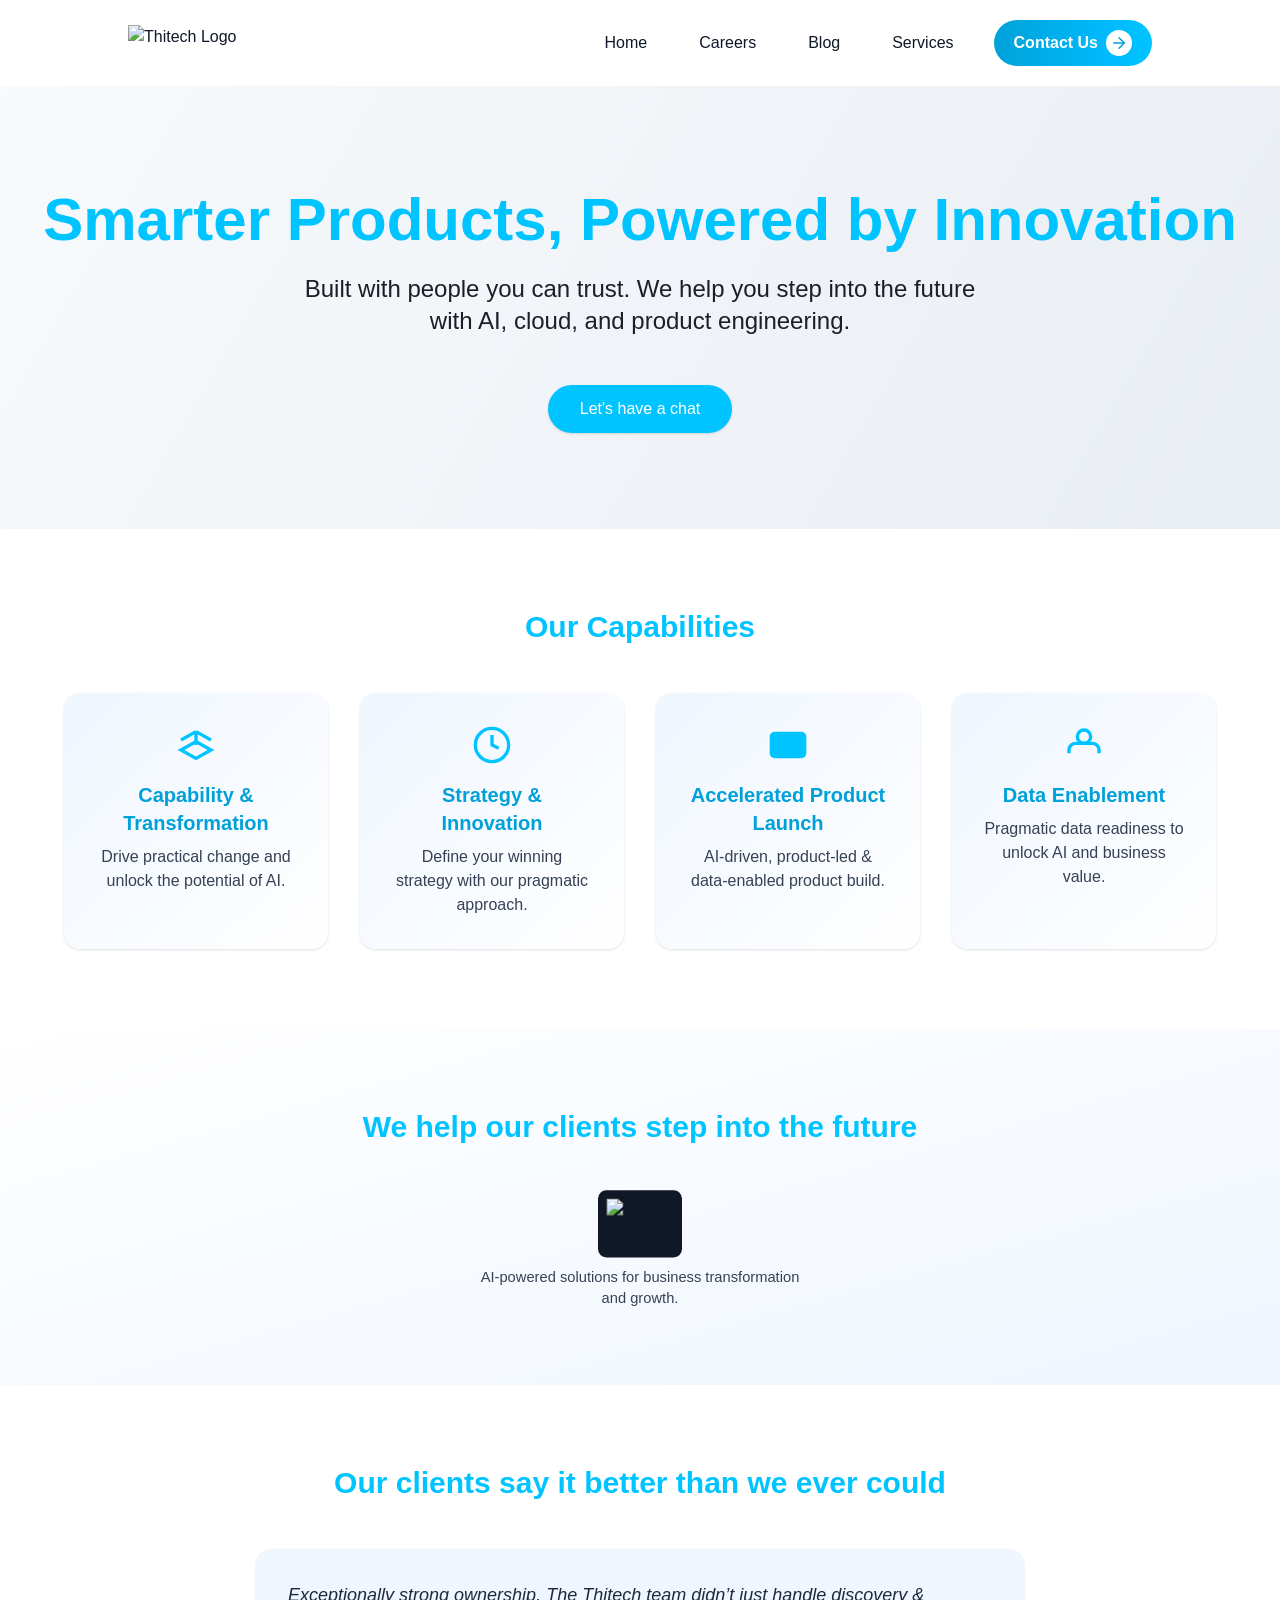
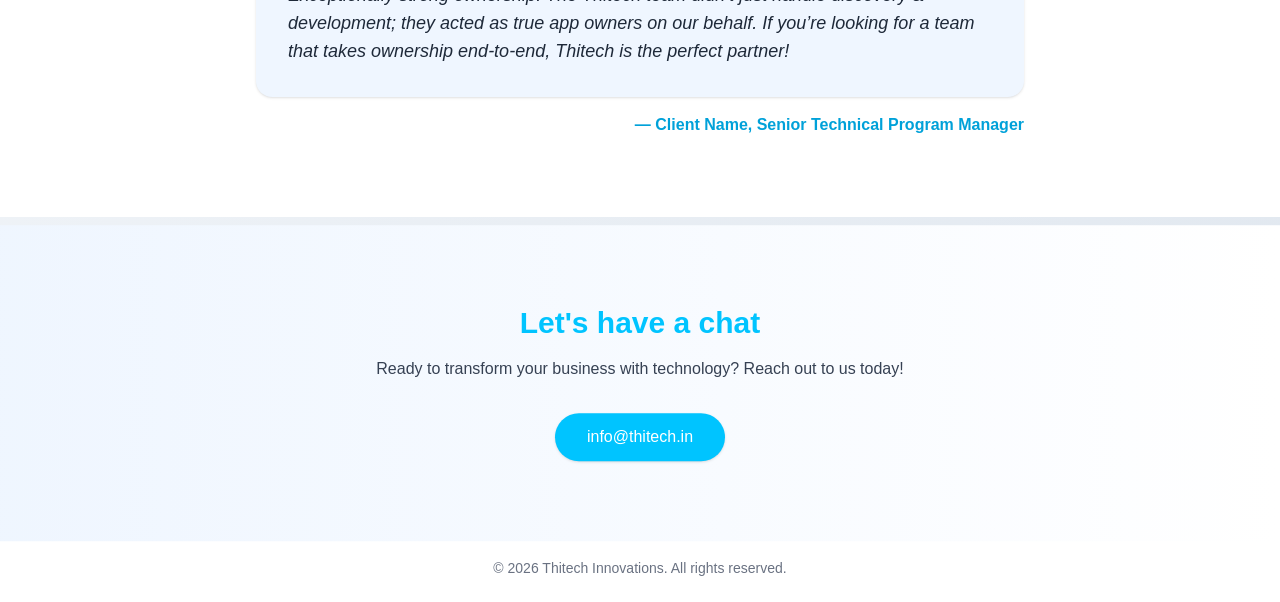
==== commit d6839114: "logo fix" ====
--- a/index.html
+++ b/index.html
@@ -1 +1 @@
-<!DOCTYPE html><html lang="en"><head><meta charSet="utf-8"/><meta name="viewport" content="width=device-width, initial-scale=1"/><link rel="preload" href="/_next/static/media/gyByhwUxId8gMEwcGFWNOITd-s.p.da1ebef7.woff2" as="font" crossorigin="" type="font/woff2"/><link rel="preload" href="/_next/static/media/or3nQ6H_1_WfwkMZI_qYFrcdmhHkjko-s.p.be19f591.woff2" as="font" crossorigin="" type="font/woff2"/><link rel="stylesheet" href="/_next/static/chunks/1c2e8eb24c741083.css" data-precedence="next"/><link rel="preload" as="script" fetchPriority="low" href="/_next/static/chunks/b3943bcf2517f8e8.js"/><script src="/_next/static/chunks/b9e3dea313f33a22.js" async=""></script><script src="/_next/static/chunks/5424eb52e7220242.js" async=""></script><script src="/_next/static/chunks/81771765074214a3.js" async=""></script><script src="/_next/static/chunks/db82e13da606b56d.js" async=""></script><script src="/_next/static/chunks/0f63189634a29548.js" async=""></script><script src="/_next/static/chunks/908ad37b42165762.js" async=""></script><script src="/_next/static/chunks/b60e5ccc6e594ce3.js" async=""></script><meta name="next-size-adjust" content=""/><title>thitech</title><meta name="description" content="thitech innovations"/><link rel="icon" href="/favicon.ico?favicon.6d47f7b0.ico" sizes="1672x1301" type="image/x-icon"/><script>document.querySelectorAll('body link[rel="icon"], body link[rel="apple-touch-icon"]').forEach(el => document.head.appendChild(el))</script><script src="/_next/static/chunks/ec548c7ce307cf6d.js" noModule=""></script></head><body class="geist_e531dabc-module__QGiZLq__variable geist_mono_68a01160-module__YLcDdW__variable antialiased"><div class="min-h-screen bg-gradient-to-br from-[#f8fafc] to-[#e0e7ef] text-gray-900 flex flex-col"><div class="h-[10%]"><header class="px-5 bg-white" style="opacity:1;transform:none"><div class="header-container sizer flex items-center justify-between py-5 max-w-5xl mx-auto"><div class="header-left max-w-[200px]"><a class="w-full h-full block" href="/"><img alt="Thitech Logo" loading="lazy" width="120" height="40" decoding="async" data-nimg="1" class="object-contain w-full h-full" style="color:transparent" srcSet="/_next/image?url=%2Fthitech-logo-pack%2Fthitech-logo-transparent-cropped-small.png&amp;w=128&amp;q=75 1x, /_next/image?url=%2Fthitech-logo-pack%2Fthitech-logo-transparent-cropped-small.png&amp;w=256&amp;q=75 2x" src="/_next/image?url=%2Fthitech-logo-pack%2Fthitech-logo-transparent-cropped-small.png&amp;w=256&amp;q=75"/></a></div><div class="header-right text-gray-900 hidden md:block"><ul class="flex font-medium items-center gap-3"><li class="hover:bg-thitech-blue-light px-5 py-[10px] rounded-[30px] transition"><a href="/careers">Careers</a></li><li class="hover:bg-thitech-blue-light px-5 py-[10px] rounded-[30px] transition"><a href="/blog">Blog</a></li><li class="hover:bg-thitech-blue-light px-5 py-[10px] rounded-[30px] transition"><a href="/services">Services</a></li><li class="bg-gradient-to-r from-thitech-blue-dark to-thitech-blue text-white px-5 py-[10px] rounded-[30px] font-bold ml-2"><a class="flex items-center gap-2" href="#contact">Contact Us<span class="rounded-full bg-white text-thitech-blue-dark p-1"><svg xmlns="http://www.w3.org/2000/svg" width="18" height="18" viewBox="0 0 24 24" fill="none" stroke="currentColor" stroke-width="2" stroke-linecap="round" stroke-linejoin="round" class="lucide lucide-arrow-right animate-bounce-x"><path d="M5 12h14"></path><path d="m12 5 7 7-7 7"></path></svg></span></a></li></ul></div><div class="md:hidden text-gray-900"><button aria-label="Open menu"><svg xmlns="http://www.w3.org/2000/svg" width="32" height="32" viewBox="0 0 24 24" fill="none" stroke="currentColor" stroke-width="2" stroke-linecap="round" stroke-linejoin="round" class="lucide lucide-menu cursor-pointer"><line x1="4" x2="20" y1="12" y2="12"></line><line x1="4" x2="20" y1="6" y2="6"></line><line x1="4" x2="20" y1="18" y2="18"></line></svg></button></div></div></header></div><header class="flex flex-col items-center justify-center py-24 px-4 sm:px-8 shadow-md" style="opacity:0;transform:translateY(40px)"><h1 class="text-5xl sm:text-6xl font-extrabold mb-4 text-thitech-blue text-center leading-tight" style="opacity:0;transform:translateY(30px)">Smarter Products, Powered by Innovation</h1><p class="text-xl sm:text-2xl text-thitech-gray text-center max-w-2xl mb-8" style="opacity:0;transform:translateY(30px)">Built with people you can trust. We help you step into the future with AI, cloud, and product engineering.</p><a href="#contact" class="mt-4 inline-block bg-thitech-blue text-white px-8 py-3 rounded-full shadow hover:bg-thitech-blue-dark transition" style="opacity:0;transform:scale(0.9)">Let&#x27;s have a chat</a></header><section class="py-20 px-4 sm:px-8 bg-white" style="opacity:0;transform:translateY(40px)"><h2 class="text-3xl font-semibold mb-12 text-thitech-blue text-center">Our Capabilities</h2><div class="grid gap-8 sm:grid-cols-2 lg:grid-cols-4 max-w-6xl mx-auto"><div class="bg-gradient-to-br from-blue-50 to-white rounded-2xl p-8 shadow hover:shadow-lg transition flex flex-col items-center text-center" style="opacity:0;transform:translateY(30px)"><svg class="w-10 h-10 mb-4 text-thitech-blue" fill="none" stroke="currentColor" stroke-width="2" viewBox="0 0 24 24"><path d="M12 20l9-5-9-5-9 5 9 5z"></path><path d="M12 12V4m0 0L3 9m9-5l9 5"></path></svg><h3 class="text-xl font-bold mb-2 text-thitech-blue-dark">Capability &amp; Transformation</h3><p class="text-gray-700">Drive practical change and unlock the potential of AI.</p></div><div class="bg-gradient-to-br from-blue-50 to-white rounded-2xl p-8 shadow hover:shadow-lg transition flex flex-col items-center text-center" style="opacity:0;transform:translateY(30px)"><svg class="w-10 h-10 mb-4 text-thitech-blue" fill="none" stroke="currentColor" stroke-width="2" viewBox="0 0 24 24"><circle cx="12" cy="12" r="10"></circle><path d="M12 6v6l4 2"></path></svg><h3 class="text-xl font-bold mb-2 text-thitech-blue-dark">Strategy &amp; Innovation</h3><p class="text-gray-700">Define your winning strategy with our pragmatic approach.</p></div><div class="bg-gradient-to-br from-blue-50 to-white rounded-2xl p-8 shadow hover:shadow-lg transition flex flex-col items-center text-center" style="opacity:0;transform:translateY(30px)"><svg class="w-10 h-10 mb-4 text-thitech-blue" fill="none" stroke="currentColor" stroke-width="2" viewBox="0 0 24 24"><rect width="20" height="14" x="2" y="5" rx="2" class="fill-current"></rect><path d="M2 10h20"></path></svg><h3 class="text-xl font-bold mb-2 text-thitech-blue-dark">Accelerated Product Launch</h3><p class="text-gray-700">AI-driven, product-led &amp; data-enabled product build.</p></div><div class="bg-gradient-to-br from-blue-50 to-white rounded-2xl p-8 shadow hover:shadow-lg transition flex flex-col items-center text-center" style="opacity:0;transform:translateY(30px)"><svg class="w-10 h-10 mb-4 text-thitech-blue" fill="none" stroke="currentColor" stroke-width="2" viewBox="0 0 24 24"><path d="M3 17v-2a4 4 0 014-4h10a4 4 0 014 4v2"></path><circle cx="12" cy="7" r="4"></circle></svg><h3 class="text-xl font-bold mb-2 text-thitech-blue-dark">Data Enablement</h3><p class="text-gray-700">Pragmatic data readiness to unlock AI and business value.</p></div></div></section><section class="py-20 px-4 sm:px-8 bg-gradient-to-br from-white to-blue-50" style="opacity:0;transform:translateY(40px)"><h2 class="text-3xl font-semibold mb-12 text-thitech-blue text-center">We help our clients step into the future</h2><div class="flex flex-wrap justify-center gap-8 max-w-5xl mx-auto" style="opacity:0;transform:translateX(40px)"><div class="flex flex-col items-center max-w-xs " style="display:flex"><img alt="Client Logo" loading="lazy" width="80" height="40" decoding="async" data-nimg="1" class="mb-2 bg-gray-900 rounded-lg p-2" style="color:transparent" srcSet="/_next/image?url=%2Fthitech-logo.png&amp;w=96&amp;q=75 1x, /_next/image?url=%2Fthitech-logo.png&amp;w=256&amp;q=75 2x" src="/_next/image?url=%2Fthitech-logo.png&amp;w=256&amp;q=75"/><p class="text-gray-700 text-center text-sm">AI-powered solutions for business transformation and growth.</p></div><div class="flex flex-col items-center max-w-xs pointer-events-none" style="display:none"><div class="w-20 h-10 bg-gray-200 rounded mb-2 flex items-center justify-center text-gray-400">Logo</div><p class="text-gray-700 text-center text-sm">Rapid product build for innovative startups and enterprises.</p></div><div class="flex flex-col items-center max-w-xs pointer-events-none" style="display:none"><div class="w-20 h-10 bg-gray-200 rounded mb-2 flex items-center justify-center text-gray-400">Logo</div><p class="text-gray-700 text-center text-sm">AI engagement at scale for wellness and healthcare.</p></div></div></section><section class="py-20 px-4 sm:px-8 bg-white" style="opacity:0;transform:translateY(40px)"><h2 class="text-3xl font-semibold mb-12 text-thitech-blue text-center">Our clients say it better than we ever could</h2><div class="max-w-3xl mx-auto"><blockquote class="bg-blue-50 rounded-2xl p-8 shadow text-lg text-gray-800 italic mb-4" style="opacity:0;transform:translateX(40px)">Exceptionally strong ownership. The Thitech team didn’t just handle discovery &amp; development; they acted as true app owners on our behalf. If you’re looking for a team that takes ownership end-to-end, Thitech is the perfect partner!</blockquote><div class="text-right text-thitech-blue-dark font-bold">— Client Name, Senior Technical Program Manager</div></div></section><section id="contact" class="py-20 px-4 sm:px-8 bg-gradient-to-r from-blue-50 to-white flex flex-col items-center" style="opacity:0;transform:translateY(40px)"><h2 class="text-3xl font-bold text-thitech-blue mb-4">Let&#x27;s have a chat</h2><p class="mb-8 text-gray-700 text-center max-w-xl">Ready to transform your business with technology? Reach out to us today!</p><a href="mailto:info@thitech.in" class="bg-thitech-blue text-white px-8 py-3 rounded-full shadow hover:bg-thitech-blue-dark transition">info@thitech.in</a></section><footer class="py-6 text-center text-gray-500 text-sm bg-white border-t mt-auto">© <!-- -->2025<!-- --> Thitech Innovations. All rights reserved.</footer></div><!--$--><!--/$--><!--$--><!--/$--><script src="/_next/static/chunks/b3943bcf2517f8e8.js" async=""></script><script>(self.__next_f=self.__next_f||[]).push([0])</script><script>self.__next_f.push([1,"1:\"$Sreact.fragment\"\n2:I[4620,[\"/_next/static/chunks/db82e13da606b56d.js\",\"/_next/static/chunks/0f63189634a29548.js\"],\"default\"]\n3:I[81105,[\"/_next/static/chunks/db82e13da606b56d.js\",\"/_next/static/chunks/0f63189634a29548.js\"],\"default\"]\n4:I[30905,[\"/_next/static/chunks/db82e13da606b56d.js\",\"/_next/static/chunks/0f63189634a29548.js\"],\"ClientPageRoot\"]\n5:I[69419,[\"/_next/static/chunks/db82e13da606b56d.js\",\"/_next/static/chunks/908ad37b42165762.js\",\"/_next/static/chunks/b60e5ccc6e594ce3.js\"],\"default\"]\n8:I[83822,[\"/_next/static/chunks/db82e13da606b56d.js\",\"/_next/static/chunks/0f63189634a29548.js\"],\"MetadataBoundary\"]\na:I[83822,[\"/_next/static/chunks/db82e13da606b56d.js\",\"/_next/static/chunks/0f63189634a29548.js\"],\"OutletBoundary\"]\nd:I[2541,[\"/_next/static/chunks/db82e13da606b56d.js\",\"/_next/static/chunks/0f63189634a29548.js\"],\"AsyncMetadataOutlet\"]\nf:I[83822,[\"/_next/static/chunks/db82e13da606b56d.js\",\"/_next/static/chunks/0f63189634a29548.js\"],\"ViewportBoundary\"]\n11:I[12447,[\"/_next/static/chunks/db82e13da606b56d.js\",\"/_next/static/chunks/0f63189634a29548.js\"],\"default\"]\n:HL[\"/_next/static/chunks/1c2e8eb24c741083.css\",\"style\"]\n:HL[\"/_next/static/media/gyByhwUxId8gMEwcGFWNOITd-s.p.da1ebef7.woff2\",\"font\",{\"crossOrigin\":\"\",\"type\":\"font/woff2\"}]\n:HL[\"/_next/static/media/or3nQ6H_1_WfwkMZI_qYFrcdmhHkjko-s.p.be19f591.woff2\",\"font\",{\"crossOrigin\":\"\",\"type\":\"font/woff2\"}]\n"])</script><script>self.__next_f.push([1,"0:{\"P\":null,\"b\":\"wUIk9f7vTgGMzFO2_H2QV\",\"p\":\"\",\"c\":[\"\",\"\"],\"i\":false,\"f\":[[[\"\",{\"children\":[\"__PAGE__\",{}]},\"$undefined\",\"$undefined\",true],[\"\",[\"$\",\"$1\",\"c\",{\"children\":[[[\"$\",\"link\",\"0\",{\"rel\":\"stylesheet\",\"href\":\"/_next/static/chunks/1c2e8eb24c741083.css\",\"precedence\":\"next\",\"crossOrigin\":\"$undefined\",\"nonce\":\"$undefined\"}]],[\"$\",\"html\",null,{\"lang\":\"en\",\"children\":[\"$\",\"body\",null,{\"className\":\"geist_e531dabc-module__QGiZLq__variable geist_mono_68a01160-module__YLcDdW__variable antialiased\",\"children\":[\"$\",\"$L2\",null,{\"parallelRouterKey\":\"children\",\"error\":\"$undefined\",\"errorStyles\":\"$undefined\",\"errorScripts\":\"$undefined\",\"template\":[\"$\",\"$L3\",null,{}],\"templateStyles\":\"$undefined\",\"templateScripts\":\"$undefined\",\"notFound\":[[[\"$\",\"title\",null,{\"children\":\"404: This page could not be found.\"}],[\"$\",\"div\",null,{\"style\":{\"fontFamily\":\"system-ui,\\\"Segoe UI\\\",Roboto,Helvetica,Arial,sans-serif,\\\"Apple Color Emoji\\\",\\\"Segoe UI Emoji\\\"\",\"height\":\"100vh\",\"textAlign\":\"center\",\"display\":\"flex\",\"flexDirection\":\"column\",\"alignItems\":\"center\",\"justifyContent\":\"center\"},\"children\":[\"$\",\"div\",null,{\"children\":[[\"$\",\"style\",null,{\"dangerouslySetInnerHTML\":{\"__html\":\"body{color:#000;background:#fff;margin:0}.next-error-h1{border-right:1px solid rgba(0,0,0,.3)}@media (prefers-color-scheme:dark){body{color:#fff;background:#000}.next-error-h1{border-right:1px solid rgba(255,255,255,.3)}}\"}}],[\"$\",\"h1\",null,{\"className\":\"next-error-h1\",\"style\":{\"display\":\"inline-block\",\"margin\":\"0 20px 0 0\",\"padding\":\"0 23px 0 0\",\"fontSize\":24,\"fontWeight\":500,\"verticalAlign\":\"top\",\"lineHeight\":\"49px\"},\"children\":404}],[\"$\",\"div\",null,{\"style\":{\"display\":\"inline-block\"},\"children\":[\"$\",\"h2\",null,{\"style\":{\"fontSize\":14,\"fontWeight\":400,\"lineHeight\":\"49px\",\"margin\":0},\"children\":\"This page could not be found.\"}]}]]}]}]],[]],\"forbidden\":\"$undefined\",\"unauthorized\":\"$undefined\"}]}]}]]}],{\"children\":[\"__PAGE__\",[\"$\",\"$1\",\"c\",{\"children\":[[\"$\",\"$L4\",null,{\"Component\":\"$5\",\"searchParams\":{},\"params\":{},\"promises\":[\"$@6\",\"$@7\"]}],[\"$\",\"$L8\",null,{\"children\":\"$L9\"}],[[\"$\",\"script\",\"script-0\",{\"src\":\"/_next/static/chunks/db82e13da606b56d.js\",\"async\":true,\"nonce\":\"$undefined\"}],[\"$\",\"script\",\"script-1\",{\"src\":\"/_next/static/chunks/908ad37b42165762.js\",\"async\":true,\"nonce\":\"$undefined\"}],[\"$\",\"script\",\"script-2\",{\"src\":\"/_next/static/chunks/b60e5ccc6e594ce3.js\",\"async\":true,\"nonce\":\"$undefined\"}]],[\"$\",\"$La\",null,{\"children\":[\"$Lb\",\"$Lc\",[\"$\",\"$Ld\",null,{\"promise\":\"$@e\"}]]}]]}],{},null,false]},null,false],[\"$\",\"$1\",\"h\",{\"children\":[null,[\"$\",\"$1\",\"IB765hirnILB6wHq8OzBd\",{\"children\":[[\"$\",\"$Lf\",null,{\"children\":\"$L10\"}],[\"$\",\"meta\",null,{\"name\":\"next-size-adjust\",\"content\":\"\"}]]}],null]}],false]],\"m\":\"$undefined\",\"G\":[\"$11\",\"$undefined\"],\"s\":false,\"S\":true}\n"])</script><script>self.__next_f.push([1,"12:\"$Sreact.suspense\"\n13:I[2541,[\"/_next/static/chunks/db82e13da606b56d.js\",\"/_next/static/chunks/0f63189634a29548.js\"],\"AsyncMetadata\"]\n6:{}\n7:{}\n9:[\"$\",\"$12\",null,{\"fallback\":null,\"children\":[\"$\",\"$L13\",null,{\"promise\":\"$@14\"}]}]\n"])</script><script>self.__next_f.push([1,"c:null\n"])</script><script>self.__next_f.push([1,"10:[[\"$\",\"meta\",\"0\",{\"charSet\":\"utf-8\"}],[\"$\",\"meta\",\"1\",{\"name\":\"viewport\",\"content\":\"width=device-width, initial-scale=1\"}]]\nb:null\n"])</script><script>self.__next_f.push([1,"14:{\"metadata\":[[\"$\",\"title\",\"0\",{\"children\":\"thitech\"}],[\"$\",\"meta\",\"1\",{\"name\":\"description\",\"content\":\"thitech innovations\"}],[\"$\",\"link\",\"2\",{\"rel\":\"icon\",\"href\":\"/favicon.ico?favicon.6d47f7b0.ico\",\"sizes\":\"1672x1301\",\"type\":\"image/x-icon\"}]],\"error\":null,\"digest\":\"$undefined\"}\ne:{\"metadata\":\"$14:metadata\",\"error\":null,\"digest\":\"$undefined\"}\n"])</script></body></html>+<!DOCTYPE html><html lang="en"><head><meta charSet="utf-8"/><meta name="viewport" content="width=device-width, initial-scale=1"/><link rel="preload" href="/_next/static/media/gyByhwUxId8gMEwcGFWNOITd-s.p.da1ebef7.woff2" as="font" crossorigin="" type="font/woff2"/><link rel="preload" href="/_next/static/media/or3nQ6H_1_WfwkMZI_qYFrcdmhHkjko-s.p.be19f591.woff2" as="font" crossorigin="" type="font/woff2"/><link rel="stylesheet" href="/_next/static/chunks/1c2e8eb24c741083.css" data-precedence="next"/><link rel="preload" as="script" fetchPriority="low" href="/_next/static/chunks/b3943bcf2517f8e8.js"/><script src="/_next/static/chunks/b9e3dea313f33a22.js" async=""></script><script src="/_next/static/chunks/5424eb52e7220242.js" async=""></script><script src="/_next/static/chunks/81771765074214a3.js" async=""></script><script src="/_next/static/chunks/db82e13da606b56d.js" async=""></script><script src="/_next/static/chunks/0f63189634a29548.js" async=""></script><script src="/_next/static/chunks/908ad37b42165762.js" async=""></script><script src="/_next/static/chunks/b60e5ccc6e594ce3.js" async=""></script><meta name="next-size-adjust" content=""/><title>thitech</title><meta name="description" content="thitech innovations"/><link rel="icon" href="/favicon.ico?favicon.6d47f7b0.ico" sizes="1672x1301" type="image/x-icon"/><script>document.querySelectorAll('body link[rel="icon"], body link[rel="apple-touch-icon"]').forEach(el => document.head.appendChild(el))</script><script src="/_next/static/chunks/ec548c7ce307cf6d.js" noModule=""></script></head><body class="geist_e531dabc-module__QGiZLq__variable geist_mono_68a01160-module__YLcDdW__variable antialiased"><div class="min-h-screen bg-gradient-to-br from-[#f8fafc] to-[#e0e7ef] text-gray-900 flex flex-col"><div class="h-[10%]"><header class="px-5 bg-white" style="opacity:1;transform:none"><div class="header-container sizer flex items-center justify-between py-5 max-w-5xl mx-auto"><div class="header-left max-w-[200px]"><a class="w-full h-full block" href="/"><img alt="Thitech Logo" loading="lazy" width="120" height="40" decoding="async" data-nimg="1" class="object-contain w-full h-full" style="color:transparent" srcSet="/thitech-logo-pack/thitech-logo-transparent-cropped-small.png 1x, /thitech-logo-pack/thitech-logo-transparent-cropped-small.png 2x" src="/thitech-logo-pack/thitech-logo-transparent-cropped-small.png"/></a></div><div class="header-right text-gray-900 hidden md:block"><ul class="flex font-medium items-center gap-3"><li class="hover:bg-thitech-blue-light px-5 py-[10px] rounded-[30px] transition"><a href="/careers">Careers</a></li><li class="hover:bg-thitech-blue-light px-5 py-[10px] rounded-[30px] transition"><a href="/blog">Blog</a></li><li class="hover:bg-thitech-blue-light px-5 py-[10px] rounded-[30px] transition"><a href="/services">Services</a></li><li class="bg-gradient-to-r from-thitech-blue-dark to-thitech-blue text-white px-5 py-[10px] rounded-[30px] font-bold ml-2"><a class="flex items-center gap-2" href="#contact">Contact Us<span class="rounded-full bg-white text-thitech-blue-dark p-1"><svg xmlns="http://www.w3.org/2000/svg" width="18" height="18" viewBox="0 0 24 24" fill="none" stroke="currentColor" stroke-width="2" stroke-linecap="round" stroke-linejoin="round" class="lucide lucide-arrow-right animate-bounce-x"><path d="M5 12h14"></path><path d="m12 5 7 7-7 7"></path></svg></span></a></li></ul></div><div class="md:hidden text-gray-900"><button aria-label="Open menu"><svg xmlns="http://www.w3.org/2000/svg" width="32" height="32" viewBox="0 0 24 24" fill="none" stroke="currentColor" stroke-width="2" stroke-linecap="round" stroke-linejoin="round" class="lucide lucide-menu cursor-pointer"><line x1="4" x2="20" y1="12" y2="12"></line><line x1="4" x2="20" y1="6" y2="6"></line><line x1="4" x2="20" y1="18" y2="18"></line></svg></button></div></div></header></div><header class="flex flex-col items-center justify-center py-24 px-4 sm:px-8 shadow-md" style="opacity:0;transform:translateY(40px)"><h1 class="text-5xl sm:text-6xl font-extrabold mb-4 text-thitech-blue text-center leading-tight" style="opacity:0;transform:translateY(30px)">Smarter Products, Powered by Innovation</h1><p class="text-xl sm:text-2xl text-thitech-gray text-center max-w-2xl mb-8" style="opacity:0;transform:translateY(30px)">Built with people you can trust. We help you step into the future with AI, cloud, and product engineering.</p><a href="#contact" class="mt-4 inline-block bg-thitech-blue text-white px-8 py-3 rounded-full shadow hover:bg-thitech-blue-dark transition" style="opacity:0;transform:scale(0.9)">Let&#x27;s have a chat</a></header><section class="py-20 px-4 sm:px-8 bg-white" style="opacity:0;transform:translateY(40px)"><h2 class="text-3xl font-semibold mb-12 text-thitech-blue text-center">Our Capabilities</h2><div class="grid gap-8 sm:grid-cols-2 lg:grid-cols-4 max-w-6xl mx-auto"><div class="bg-gradient-to-br from-blue-50 to-white rounded-2xl p-8 shadow hover:shadow-lg transition flex flex-col items-center text-center" style="opacity:0;transform:translateY(30px)"><svg class="w-10 h-10 mb-4 text-thitech-blue" fill="none" stroke="currentColor" stroke-width="2" viewBox="0 0 24 24"><path d="M12 20l9-5-9-5-9 5 9 5z"></path><path d="M12 12V4m0 0L3 9m9-5l9 5"></path></svg><h3 class="text-xl font-bold mb-2 text-thitech-blue-dark">Capability &amp; Transformation</h3><p class="text-gray-700">Drive practical change and unlock the potential of AI.</p></div><div class="bg-gradient-to-br from-blue-50 to-white rounded-2xl p-8 shadow hover:shadow-lg transition flex flex-col items-center text-center" style="opacity:0;transform:translateY(30px)"><svg class="w-10 h-10 mb-4 text-thitech-blue" fill="none" stroke="currentColor" stroke-width="2" viewBox="0 0 24 24"><circle cx="12" cy="12" r="10"></circle><path d="M12 6v6l4 2"></path></svg><h3 class="text-xl font-bold mb-2 text-thitech-blue-dark">Strategy &amp; Innovation</h3><p class="text-gray-700">Define your winning strategy with our pragmatic approach.</p></div><div class="bg-gradient-to-br from-blue-50 to-white rounded-2xl p-8 shadow hover:shadow-lg transition flex flex-col items-center text-center" style="opacity:0;transform:translateY(30px)"><svg class="w-10 h-10 mb-4 text-thitech-blue" fill="none" stroke="currentColor" stroke-width="2" viewBox="0 0 24 24"><rect width="20" height="14" x="2" y="5" rx="2" class="fill-current"></rect><path d="M2 10h20"></path></svg><h3 class="text-xl font-bold mb-2 text-thitech-blue-dark">Accelerated Product Launch</h3><p class="text-gray-700">AI-driven, product-led &amp; data-enabled product build.</p></div><div class="bg-gradient-to-br from-blue-50 to-white rounded-2xl p-8 shadow hover:shadow-lg transition flex flex-col items-center text-center" style="opacity:0;transform:translateY(30px)"><svg class="w-10 h-10 mb-4 text-thitech-blue" fill="none" stroke="currentColor" stroke-width="2" viewBox="0 0 24 24"><path d="M3 17v-2a4 4 0 014-4h10a4 4 0 014 4v2"></path><circle cx="12" cy="7" r="4"></circle></svg><h3 class="text-xl font-bold mb-2 text-thitech-blue-dark">Data Enablement</h3><p class="text-gray-700">Pragmatic data readiness to unlock AI and business value.</p></div></div></section><section class="py-20 px-4 sm:px-8 bg-gradient-to-br from-white to-blue-50" style="opacity:0;transform:translateY(40px)"><h2 class="text-3xl font-semibold mb-12 text-thitech-blue text-center">We help our clients step into the future</h2><div class="flex flex-wrap justify-center gap-8 max-w-5xl mx-auto" style="opacity:0;transform:translateX(40px)"><div class="flex flex-col items-center max-w-xs " style="display:flex"><img alt="Client Logo" loading="lazy" width="80" height="40" decoding="async" data-nimg="1" class="mb-2 bg-gray-900 rounded-lg p-2" style="color:transparent" srcSet="/_next/image?url=%2Fthitech-logo.png&amp;w=96&amp;q=75 1x, /_next/image?url=%2Fthitech-logo.png&amp;w=256&amp;q=75 2x" src="/_next/image?url=%2Fthitech-logo.png&amp;w=256&amp;q=75"/><p class="text-gray-700 text-center text-sm">AI-powered solutions for business transformation and growth.</p></div><div class="flex flex-col items-center max-w-xs pointer-events-none" style="display:none"><div class="w-20 h-10 bg-gray-200 rounded mb-2 flex items-center justify-center text-gray-400">Logo</div><p class="text-gray-700 text-center text-sm">Rapid product build for innovative startups and enterprises.</p></div><div class="flex flex-col items-center max-w-xs pointer-events-none" style="display:none"><div class="w-20 h-10 bg-gray-200 rounded mb-2 flex items-center justify-center text-gray-400">Logo</div><p class="text-gray-700 text-center text-sm">AI engagement at scale for wellness and healthcare.</p></div></div></section><section class="py-20 px-4 sm:px-8 bg-white" style="opacity:0;transform:translateY(40px)"><h2 class="text-3xl font-semibold mb-12 text-thitech-blue text-center">Our clients say it better than we ever could</h2><div class="max-w-3xl mx-auto"><blockquote class="bg-blue-50 rounded-2xl p-8 shadow text-lg text-gray-800 italic mb-4" style="opacity:0;transform:translateX(40px)">Exceptionally strong ownership. The Thitech team didn’t just handle discovery &amp; development; they acted as true app owners on our behalf. If you’re looking for a team that takes ownership end-to-end, Thitech is the perfect partner!</blockquote><div class="text-right text-thitech-blue-dark font-bold">— Client Name, Senior Technical Program Manager</div></div></section><section id="contact" class="py-20 px-4 sm:px-8 bg-gradient-to-r from-blue-50 to-white flex flex-col items-center" style="opacity:0;transform:translateY(40px)"><h2 class="text-3xl font-bold text-thitech-blue mb-4">Let&#x27;s have a chat</h2><p class="mb-8 text-gray-700 text-center max-w-xl">Ready to transform your business with technology? Reach out to us today!</p><a href="mailto:info@thitech.in" class="bg-thitech-blue text-white px-8 py-3 rounded-full shadow hover:bg-thitech-blue-dark transition">info@thitech.in</a></section><footer class="py-6 text-center text-gray-500 text-sm bg-white border-t mt-auto">© <!-- -->2025<!-- --> Thitech Innovations. All rights reserved.</footer></div><!--$--><!--/$--><!--$--><!--/$--><script src="/_next/static/chunks/b3943bcf2517f8e8.js" async=""></script><script>(self.__next_f=self.__next_f||[]).push([0])</script><script>self.__next_f.push([1,"1:\"$Sreact.fragment\"\n2:I[4620,[\"/_next/static/chunks/db82e13da606b56d.js\",\"/_next/static/chunks/0f63189634a29548.js\"],\"default\"]\n3:I[81105,[\"/_next/static/chunks/db82e13da606b56d.js\",\"/_next/static/chunks/0f63189634a29548.js\"],\"default\"]\n4:I[30905,[\"/_next/static/chunks/db82e13da606b56d.js\",\"/_next/static/chunks/0f63189634a29548.js\"],\"ClientPageRoot\"]\n5:I[69419,[\"/_next/static/chunks/db82e13da606b56d.js\",\"/_next/static/chunks/908ad37b42165762.js\",\"/_next/static/chunks/b60e5ccc6e594ce3.js\"],\"default\"]\n8:I[83822,[\"/_next/static/chunks/db82e13da606b56d.js\",\"/_next/static/chunks/0f63189634a29548.js\"],\"MetadataBoundary\"]\na:I[83822,[\"/_next/static/chunks/db82e13da606b56d.js\",\"/_next/static/chunks/0f63189634a29548.js\"],\"OutletBoundary\"]\nd:I[2541,[\"/_next/static/chunks/db82e13da606b56d.js\",\"/_next/static/chunks/0f63189634a29548.js\"],\"AsyncMetadataOutlet\"]\nf:I[83822,[\"/_next/static/chunks/db82e13da606b56d.js\",\"/_next/static/chunks/0f63189634a29548.js\"],\"ViewportBoundary\"]\n11:I[12447,[\"/_next/static/chunks/db82e13da606b56d.js\",\"/_next/static/chunks/0f63189634a29548.js\"],\"default\"]\n:HL[\"/_next/static/chunks/1c2e8eb24c741083.css\",\"style\"]\n:HL[\"/_next/static/media/gyByhwUxId8gMEwcGFWNOITd-s.p.da1ebef7.woff2\",\"font\",{\"crossOrigin\":\"\",\"type\":\"font/woff2\"}]\n:HL[\"/_next/static/media/or3nQ6H_1_WfwkMZI_qYFrcdmhHkjko-s.p.be19f591.woff2\",\"font\",{\"crossOrigin\":\"\",\"type\":\"font/woff2\"}]\n"])</script><script>self.__next_f.push([1,"0:{\"P\":null,\"b\":\"wUIk9f7vTgGMzFO2_H2QV\",\"p\":\"\",\"c\":[\"\",\"\"],\"i\":false,\"f\":[[[\"\",{\"children\":[\"__PAGE__\",{}]},\"$undefined\",\"$undefined\",true],[\"\",[\"$\",\"$1\",\"c\",{\"children\":[[[\"$\",\"link\",\"0\",{\"rel\":\"stylesheet\",\"href\":\"/_next/static/chunks/1c2e8eb24c741083.css\",\"precedence\":\"next\",\"crossOrigin\":\"$undefined\",\"nonce\":\"$undefined\"}]],[\"$\",\"html\",null,{\"lang\":\"en\",\"children\":[\"$\",\"body\",null,{\"className\":\"geist_e531dabc-module__QGiZLq__variable geist_mono_68a01160-module__YLcDdW__variable antialiased\",\"children\":[\"$\",\"$L2\",null,{\"parallelRouterKey\":\"children\",\"error\":\"$undefined\",\"errorStyles\":\"$undefined\",\"errorScripts\":\"$undefined\",\"template\":[\"$\",\"$L3\",null,{}],\"templateStyles\":\"$undefined\",\"templateScripts\":\"$undefined\",\"notFound\":[[[\"$\",\"title\",null,{\"children\":\"404: This page could not be found.\"}],[\"$\",\"div\",null,{\"style\":{\"fontFamily\":\"system-ui,\\\"Segoe UI\\\",Roboto,Helvetica,Arial,sans-serif,\\\"Apple Color Emoji\\\",\\\"Segoe UI Emoji\\\"\",\"height\":\"100vh\",\"textAlign\":\"center\",\"display\":\"flex\",\"flexDirection\":\"column\",\"alignItems\":\"center\",\"justifyContent\":\"center\"},\"children\":[\"$\",\"div\",null,{\"children\":[[\"$\",\"style\",null,{\"dangerouslySetInnerHTML\":{\"__html\":\"body{color:#000;background:#fff;margin:0}.next-error-h1{border-right:1px solid rgba(0,0,0,.3)}@media (prefers-color-scheme:dark){body{color:#fff;background:#000}.next-error-h1{border-right:1px solid rgba(255,255,255,.3)}}\"}}],[\"$\",\"h1\",null,{\"className\":\"next-error-h1\",\"style\":{\"display\":\"inline-block\",\"margin\":\"0 20px 0 0\",\"padding\":\"0 23px 0 0\",\"fontSize\":24,\"fontWeight\":500,\"verticalAlign\":\"top\",\"lineHeight\":\"49px\"},\"children\":404}],[\"$\",\"div\",null,{\"style\":{\"display\":\"inline-block\"},\"children\":[\"$\",\"h2\",null,{\"style\":{\"fontSize\":14,\"fontWeight\":400,\"lineHeight\":\"49px\",\"margin\":0},\"children\":\"This page could not be found.\"}]}]]}]}]],[]],\"forbidden\":\"$undefined\",\"unauthorized\":\"$undefined\"}]}]}]]}],{\"children\":[\"__PAGE__\",[\"$\",\"$1\",\"c\",{\"children\":[[\"$\",\"$L4\",null,{\"Component\":\"$5\",\"searchParams\":{},\"params\":{},\"promises\":[\"$@6\",\"$@7\"]}],[\"$\",\"$L8\",null,{\"children\":\"$L9\"}],[[\"$\",\"script\",\"script-0\",{\"src\":\"/_next/static/chunks/db82e13da606b56d.js\",\"async\":true,\"nonce\":\"$undefined\"}],[\"$\",\"script\",\"script-1\",{\"src\":\"/_next/static/chunks/908ad37b42165762.js\",\"async\":true,\"nonce\":\"$undefined\"}],[\"$\",\"script\",\"script-2\",{\"src\":\"/_next/static/chunks/b60e5ccc6e594ce3.js\",\"async\":true,\"nonce\":\"$undefined\"}]],[\"$\",\"$La\",null,{\"children\":[\"$Lb\",\"$Lc\",[\"$\",\"$Ld\",null,{\"promise\":\"$@e\"}]]}]]}],{},null,false]},null,false],[\"$\",\"$1\",\"h\",{\"children\":[null,[\"$\",\"$1\",\"IB765hirnILB6wHq8OzBd\",{\"children\":[[\"$\",\"$Lf\",null,{\"children\":\"$L10\"}],[\"$\",\"meta\",null,{\"name\":\"next-size-adjust\",\"content\":\"\"}]]}],null]}],false]],\"m\":\"$undefined\",\"G\":[\"$11\",\"$undefined\"],\"s\":false,\"S\":true}\n"])</script><script>self.__next_f.push([1,"12:\"$Sreact.suspense\"\n13:I[2541,[\"/_next/static/chunks/db82e13da606b56d.js\",\"/_next/static/chunks/0f63189634a29548.js\"],\"AsyncMetadata\"]\n6:{}\n7:{}\n9:[\"$\",\"$12\",null,{\"fallback\":null,\"children\":[\"$\",\"$L13\",null,{\"promise\":\"$@14\"}]}]\n"])</script><script>self.__next_f.push([1,"c:null\n"])</script><script>self.__next_f.push([1,"10:[[\"$\",\"meta\",\"0\",{\"charSet\":\"utf-8\"}],[\"$\",\"meta\",\"1\",{\"name\":\"viewport\",\"content\":\"width=device-width, initial-scale=1\"}]]\nb:null\n"])</script><script>self.__next_f.push([1,"14:{\"metadata\":[[\"$\",\"title\",\"0\",{\"children\":\"thitech\"}],[\"$\",\"meta\",\"1\",{\"name\":\"description\",\"content\":\"thitech innovations\"}],[\"$\",\"link\",\"2\",{\"rel\":\"icon\",\"href\":\"/favicon.ico?favicon.6d47f7b0.ico\",\"sizes\":\"1672x1301\",\"type\":\"image/x-icon\"}]],\"error\":null,\"digest\":\"$undefined\"}\ne:{\"metadata\":\"$14:metadata\",\"error\":null,\"digest\":\"$undefined\"}\n"])</script></body></html>
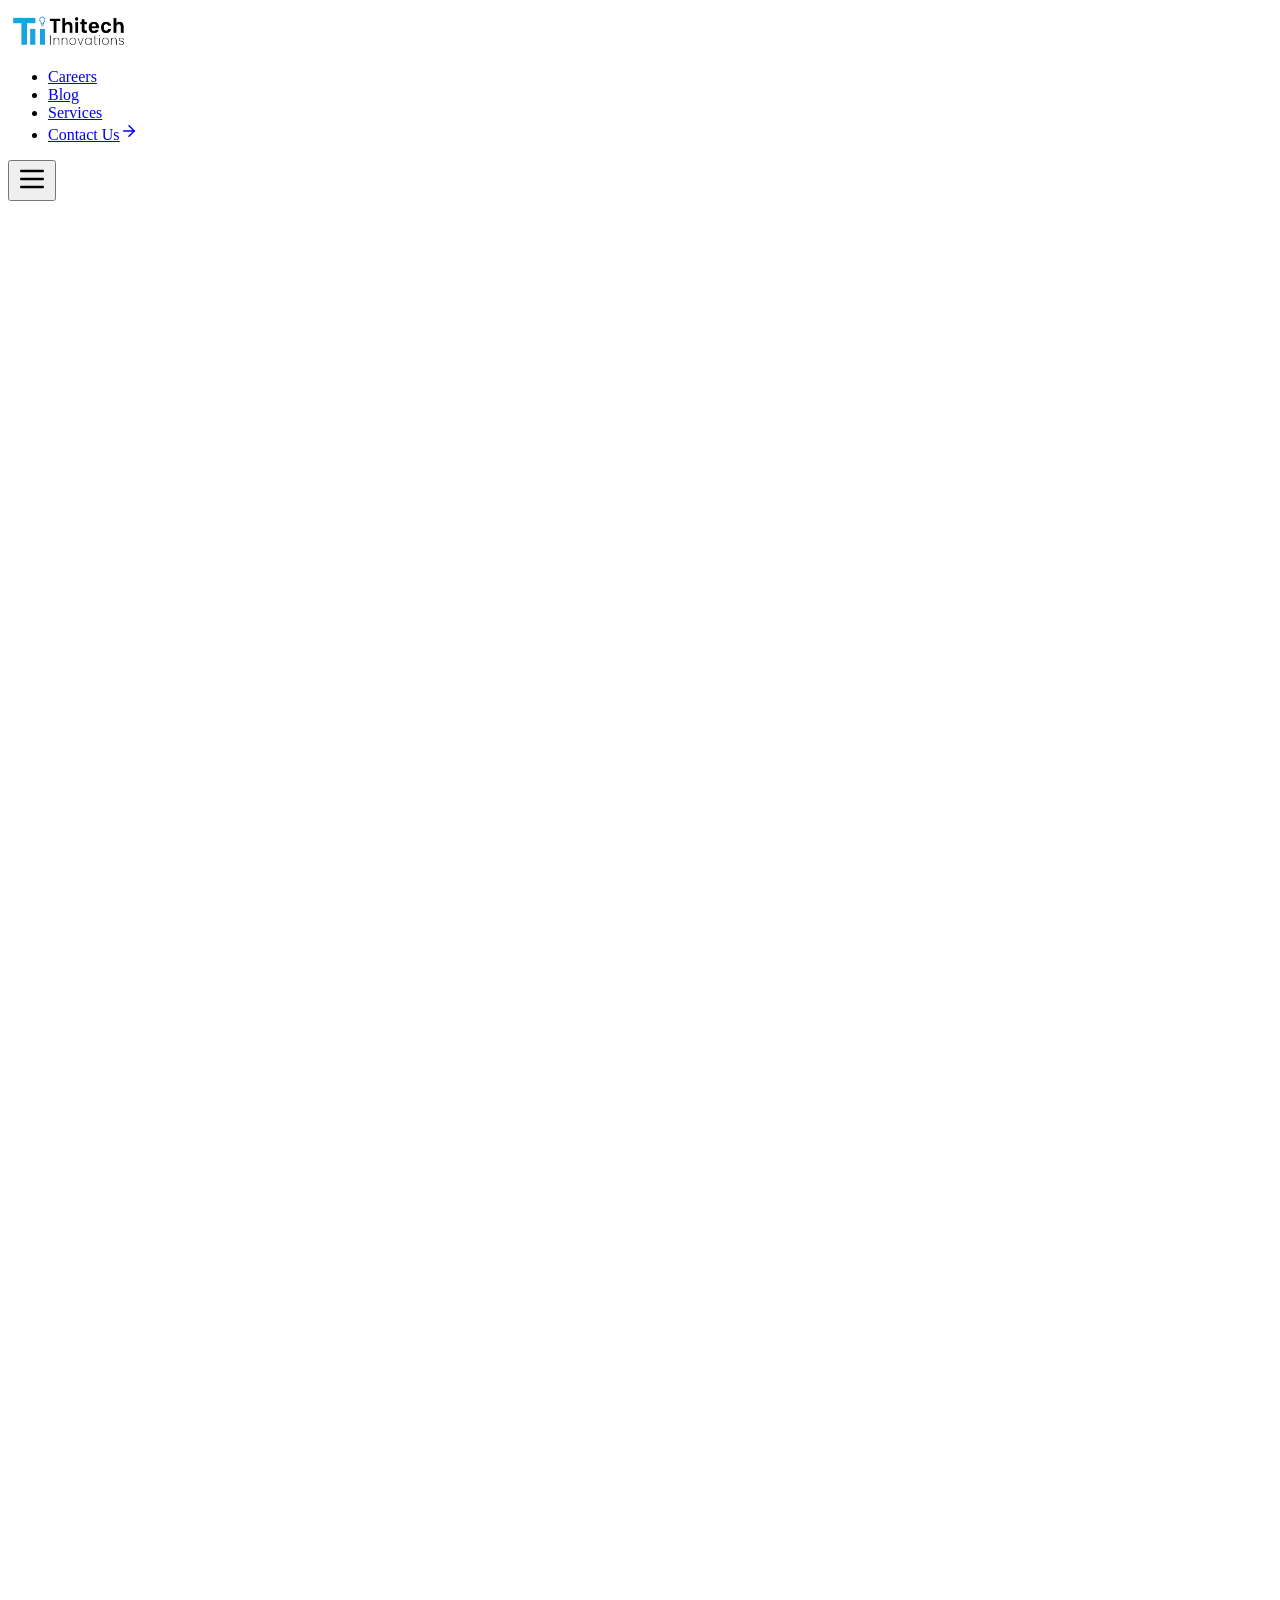
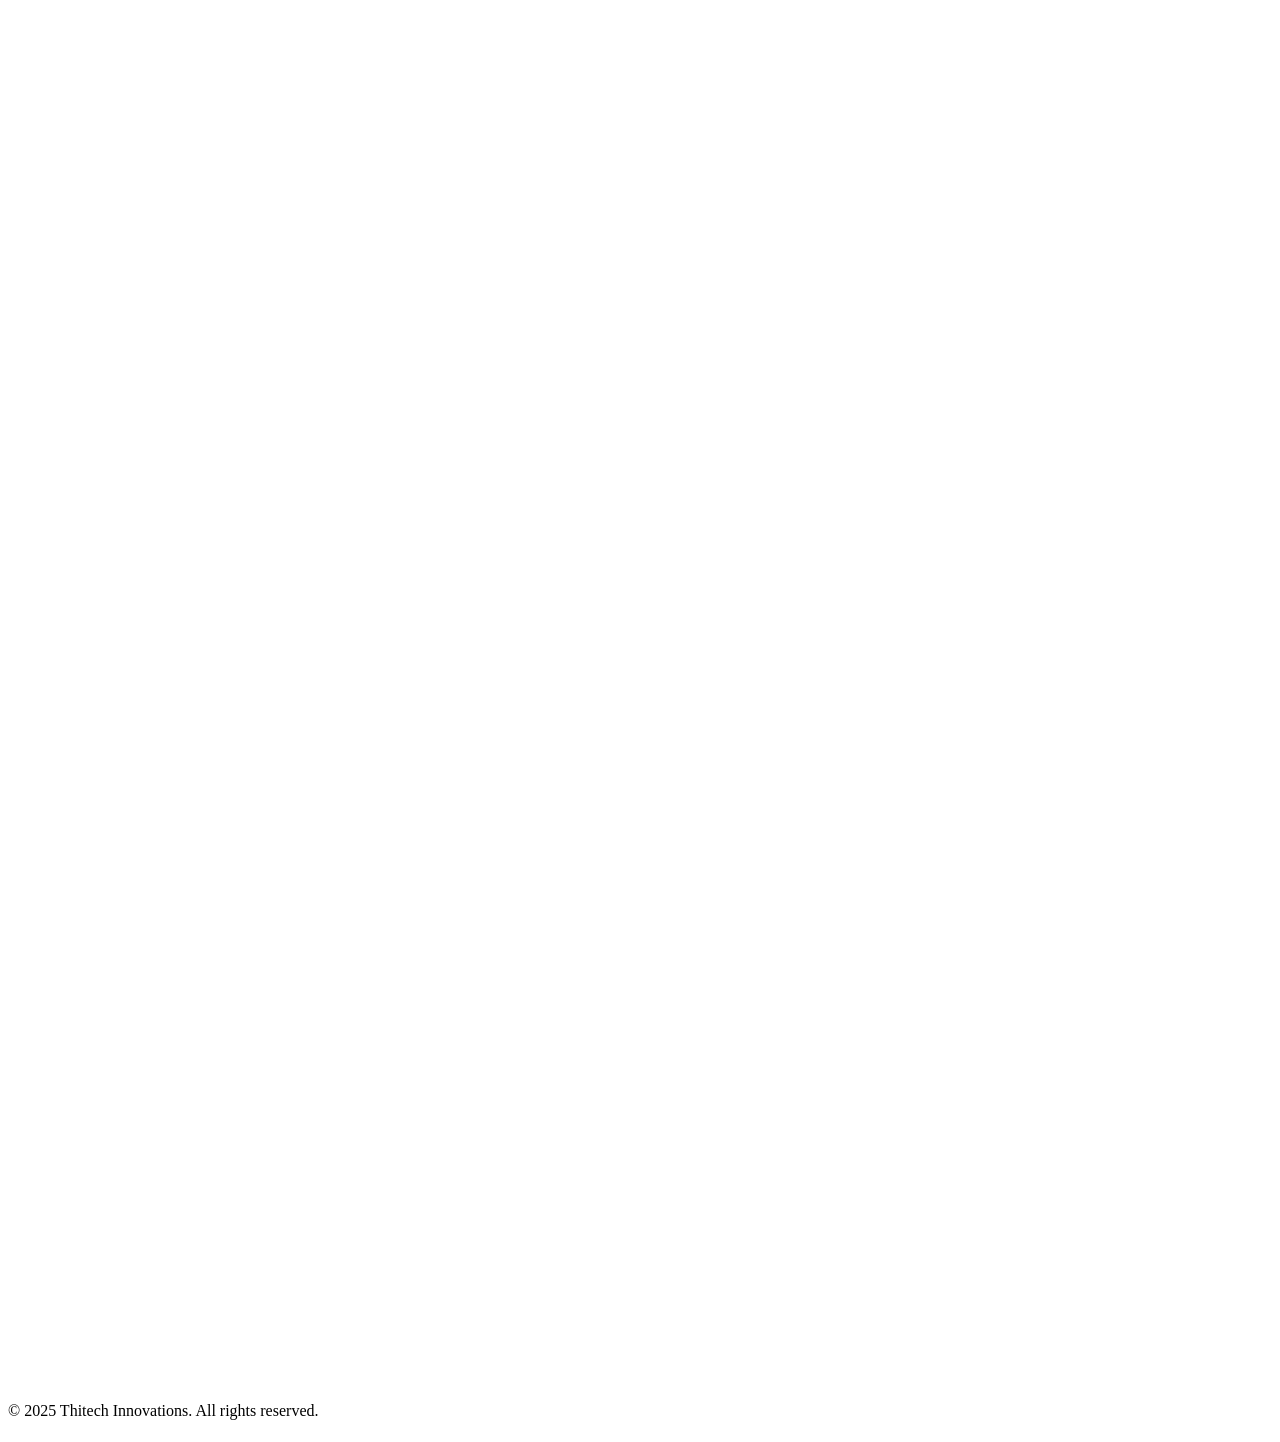
==== commit d36ffd7d: "updated site" ====
--- a/index.html
+++ b/index.html
@@ -1 +1 @@
-<!DOCTYPE html><html lang="en"><head><meta charSet="utf-8"/><meta name="viewport" content="width=device-width, initial-scale=1"/><link rel="preload" href="/_next/static/media/gyByhwUxId8gMEwcGFWNOITd-s.p.da1ebef7.woff2" as="font" crossorigin="" type="font/woff2"/><link rel="preload" href="/_next/static/media/or3nQ6H_1_WfwkMZI_qYFrcdmhHkjko-s.p.be19f591.woff2" as="font" crossorigin="" type="font/woff2"/><link rel="stylesheet" href="/_next/static/chunks/1c2e8eb24c741083.css" data-precedence="next"/><link rel="preload" as="script" fetchPriority="low" href="/_next/static/chunks/b3943bcf2517f8e8.js"/><script src="/_next/static/chunks/b9e3dea313f33a22.js" async=""></script><script src="/_next/static/chunks/5424eb52e7220242.js" async=""></script><script src="/_next/static/chunks/81771765074214a3.js" async=""></script><script src="/_next/static/chunks/db82e13da606b56d.js" async=""></script><script src="/_next/static/chunks/0f63189634a29548.js" async=""></script><script src="/_next/static/chunks/908ad37b42165762.js" async=""></script><script src="/_next/static/chunks/b60e5ccc6e594ce3.js" async=""></script><meta name="next-size-adjust" content=""/><title>thitech</title><meta name="description" content="thitech innovations"/><link rel="icon" href="/favicon.ico?favicon.6d47f7b0.ico" sizes="1672x1301" type="image/x-icon"/><script>document.querySelectorAll('body link[rel="icon"], body link[rel="apple-touch-icon"]').forEach(el => document.head.appendChild(el))</script><script src="/_next/static/chunks/ec548c7ce307cf6d.js" noModule=""></script></head><body class="geist_e531dabc-module__QGiZLq__variable geist_mono_68a01160-module__YLcDdW__variable antialiased"><div class="min-h-screen bg-gradient-to-br from-[#f8fafc] to-[#e0e7ef] text-gray-900 flex flex-col"><div class="h-[10%]"><header class="px-5 bg-white" style="opacity:1;transform:none"><div class="header-container sizer flex items-center justify-between py-5 max-w-5xl mx-auto"><div class="header-left max-w-[200px]"><a class="w-full h-full block" href="/"><img alt="Thitech Logo" loading="lazy" width="120" height="40" decoding="async" data-nimg="1" class="object-contain w-full h-full" style="color:transparent" srcSet="/thitech-logo-pack/thitech-logo-transparent-cropped-small.png 1x, /thitech-logo-pack/thitech-logo-transparent-cropped-small.png 2x" src="/thitech-logo-pack/thitech-logo-transparent-cropped-small.png"/></a></div><div class="header-right text-gray-900 hidden md:block"><ul class="flex font-medium items-center gap-3"><li class="hover:bg-thitech-blue-light px-5 py-[10px] rounded-[30px] transition"><a href="/careers">Careers</a></li><li class="hover:bg-thitech-blue-light px-5 py-[10px] rounded-[30px] transition"><a href="/blog">Blog</a></li><li class="hover:bg-thitech-blue-light px-5 py-[10px] rounded-[30px] transition"><a href="/services">Services</a></li><li class="bg-gradient-to-r from-thitech-blue-dark to-thitech-blue text-white px-5 py-[10px] rounded-[30px] font-bold ml-2"><a class="flex items-center gap-2" href="#contact">Contact Us<span class="rounded-full bg-white text-thitech-blue-dark p-1"><svg xmlns="http://www.w3.org/2000/svg" width="18" height="18" viewBox="0 0 24 24" fill="none" stroke="currentColor" stroke-width="2" stroke-linecap="round" stroke-linejoin="round" class="lucide lucide-arrow-right animate-bounce-x"><path d="M5 12h14"></path><path d="m12 5 7 7-7 7"></path></svg></span></a></li></ul></div><div class="md:hidden text-gray-900"><button aria-label="Open menu"><svg xmlns="http://www.w3.org/2000/svg" width="32" height="32" viewBox="0 0 24 24" fill="none" stroke="currentColor" stroke-width="2" stroke-linecap="round" stroke-linejoin="round" class="lucide lucide-menu cursor-pointer"><line x1="4" x2="20" y1="12" y2="12"></line><line x1="4" x2="20" y1="6" y2="6"></line><line x1="4" x2="20" y1="18" y2="18"></line></svg></button></div></div></header></div><header class="flex flex-col items-center justify-center py-24 px-4 sm:px-8 shadow-md" style="opacity:0;transform:translateY(40px)"><h1 class="text-5xl sm:text-6xl font-extrabold mb-4 text-thitech-blue text-center leading-tight" style="opacity:0;transform:translateY(30px)">Smarter Products, Powered by Innovation</h1><p class="text-xl sm:text-2xl text-thitech-gray text-center max-w-2xl mb-8" style="opacity:0;transform:translateY(30px)">Built with people you can trust. We help you step into the future with AI, cloud, and product engineering.</p><a href="#contact" class="mt-4 inline-block bg-thitech-blue text-white px-8 py-3 rounded-full shadow hover:bg-thitech-blue-dark transition" style="opacity:0;transform:scale(0.9)">Let&#x27;s have a chat</a></header><section class="py-20 px-4 sm:px-8 bg-white" style="opacity:0;transform:translateY(40px)"><h2 class="text-3xl font-semibold mb-12 text-thitech-blue text-center">Our Capabilities</h2><div class="grid gap-8 sm:grid-cols-2 lg:grid-cols-4 max-w-6xl mx-auto"><div class="bg-gradient-to-br from-blue-50 to-white rounded-2xl p-8 shadow hover:shadow-lg transition flex flex-col items-center text-center" style="opacity:0;transform:translateY(30px)"><svg class="w-10 h-10 mb-4 text-thitech-blue" fill="none" stroke="currentColor" stroke-width="2" viewBox="0 0 24 24"><path d="M12 20l9-5-9-5-9 5 9 5z"></path><path d="M12 12V4m0 0L3 9m9-5l9 5"></path></svg><h3 class="text-xl font-bold mb-2 text-thitech-blue-dark">Capability &amp; Transformation</h3><p class="text-gray-700">Drive practical change and unlock the potential of AI.</p></div><div class="bg-gradient-to-br from-blue-50 to-white rounded-2xl p-8 shadow hover:shadow-lg transition flex flex-col items-center text-center" style="opacity:0;transform:translateY(30px)"><svg class="w-10 h-10 mb-4 text-thitech-blue" fill="none" stroke="currentColor" stroke-width="2" viewBox="0 0 24 24"><circle cx="12" cy="12" r="10"></circle><path d="M12 6v6l4 2"></path></svg><h3 class="text-xl font-bold mb-2 text-thitech-blue-dark">Strategy &amp; Innovation</h3><p class="text-gray-700">Define your winning strategy with our pragmatic approach.</p></div><div class="bg-gradient-to-br from-blue-50 to-white rounded-2xl p-8 shadow hover:shadow-lg transition flex flex-col items-center text-center" style="opacity:0;transform:translateY(30px)"><svg class="w-10 h-10 mb-4 text-thitech-blue" fill="none" stroke="currentColor" stroke-width="2" viewBox="0 0 24 24"><rect width="20" height="14" x="2" y="5" rx="2" class="fill-current"></rect><path d="M2 10h20"></path></svg><h3 class="text-xl font-bold mb-2 text-thitech-blue-dark">Accelerated Product Launch</h3><p class="text-gray-700">AI-driven, product-led &amp; data-enabled product build.</p></div><div class="bg-gradient-to-br from-blue-50 to-white rounded-2xl p-8 shadow hover:shadow-lg transition flex flex-col items-center text-center" style="opacity:0;transform:translateY(30px)"><svg class="w-10 h-10 mb-4 text-thitech-blue" fill="none" stroke="currentColor" stroke-width="2" viewBox="0 0 24 24"><path d="M3 17v-2a4 4 0 014-4h10a4 4 0 014 4v2"></path><circle cx="12" cy="7" r="4"></circle></svg><h3 class="text-xl font-bold mb-2 text-thitech-blue-dark">Data Enablement</h3><p class="text-gray-700">Pragmatic data readiness to unlock AI and business value.</p></div></div></section><section class="py-20 px-4 sm:px-8 bg-gradient-to-br from-white to-blue-50" style="opacity:0;transform:translateY(40px)"><h2 class="text-3xl font-semibold mb-12 text-thitech-blue text-center">We help our clients step into the future</h2><div class="flex flex-wrap justify-center gap-8 max-w-5xl mx-auto" style="opacity:0;transform:translateX(40px)"><div class="flex flex-col items-center max-w-xs " style="display:flex"><img alt="Client Logo" loading="lazy" width="80" height="40" decoding="async" data-nimg="1" class="mb-2 bg-gray-900 rounded-lg p-2" style="color:transparent" srcSet="/_next/image?url=%2Fthitech-logo.png&amp;w=96&amp;q=75 1x, /_next/image?url=%2Fthitech-logo.png&amp;w=256&amp;q=75 2x" src="/_next/image?url=%2Fthitech-logo.png&amp;w=256&amp;q=75"/><p class="text-gray-700 text-center text-sm">AI-powered solutions for business transformation and growth.</p></div><div class="flex flex-col items-center max-w-xs pointer-events-none" style="display:none"><div class="w-20 h-10 bg-gray-200 rounded mb-2 flex items-center justify-center text-gray-400">Logo</div><p class="text-gray-700 text-center text-sm">Rapid product build for innovative startups and enterprises.</p></div><div class="flex flex-col items-center max-w-xs pointer-events-none" style="display:none"><div class="w-20 h-10 bg-gray-200 rounded mb-2 flex items-center justify-center text-gray-400">Logo</div><p class="text-gray-700 text-center text-sm">AI engagement at scale for wellness and healthcare.</p></div></div></section><section class="py-20 px-4 sm:px-8 bg-white" style="opacity:0;transform:translateY(40px)"><h2 class="text-3xl font-semibold mb-12 text-thitech-blue text-center">Our clients say it better than we ever could</h2><div class="max-w-3xl mx-auto"><blockquote class="bg-blue-50 rounded-2xl p-8 shadow text-lg text-gray-800 italic mb-4" style="opacity:0;transform:translateX(40px)">Exceptionally strong ownership. The Thitech team didn’t just handle discovery &amp; development; they acted as true app owners on our behalf. If you’re looking for a team that takes ownership end-to-end, Thitech is the perfect partner!</blockquote><div class="text-right text-thitech-blue-dark font-bold">— Client Name, Senior Technical Program Manager</div></div></section><section id="contact" class="py-20 px-4 sm:px-8 bg-gradient-to-r from-blue-50 to-white flex flex-col items-center" style="opacity:0;transform:translateY(40px)"><h2 class="text-3xl font-bold text-thitech-blue mb-4">Let&#x27;s have a chat</h2><p class="mb-8 text-gray-700 text-center max-w-xl">Ready to transform your business with technology? Reach out to us today!</p><a href="mailto:info@thitech.in" class="bg-thitech-blue text-white px-8 py-3 rounded-full shadow hover:bg-thitech-blue-dark transition">info@thitech.in</a></section><footer class="py-6 text-center text-gray-500 text-sm bg-white border-t mt-auto">© <!-- -->2025<!-- --> Thitech Innovations. All rights reserved.</footer></div><!--$--><!--/$--><!--$--><!--/$--><script src="/_next/static/chunks/b3943bcf2517f8e8.js" async=""></script><script>(self.__next_f=self.__next_f||[]).push([0])</script><script>self.__next_f.push([1,"1:\"$Sreact.fragment\"\n2:I[4620,[\"/_next/static/chunks/db82e13da606b56d.js\",\"/_next/static/chunks/0f63189634a29548.js\"],\"default\"]\n3:I[81105,[\"/_next/static/chunks/db82e13da606b56d.js\",\"/_next/static/chunks/0f63189634a29548.js\"],\"default\"]\n4:I[30905,[\"/_next/static/chunks/db82e13da606b56d.js\",\"/_next/static/chunks/0f63189634a29548.js\"],\"ClientPageRoot\"]\n5:I[69419,[\"/_next/static/chunks/db82e13da606b56d.js\",\"/_next/static/chunks/908ad37b42165762.js\",\"/_next/static/chunks/b60e5ccc6e594ce3.js\"],\"default\"]\n8:I[83822,[\"/_next/static/chunks/db82e13da606b56d.js\",\"/_next/static/chunks/0f63189634a29548.js\"],\"MetadataBoundary\"]\na:I[83822,[\"/_next/static/chunks/db82e13da606b56d.js\",\"/_next/static/chunks/0f63189634a29548.js\"],\"OutletBoundary\"]\nd:I[2541,[\"/_next/static/chunks/db82e13da606b56d.js\",\"/_next/static/chunks/0f63189634a29548.js\"],\"AsyncMetadataOutlet\"]\nf:I[83822,[\"/_next/static/chunks/db82e13da606b56d.js\",\"/_next/static/chunks/0f63189634a29548.js\"],\"ViewportBoundary\"]\n11:I[12447,[\"/_next/static/chunks/db82e13da606b56d.js\",\"/_next/static/chunks/0f63189634a29548.js\"],\"default\"]\n:HL[\"/_next/static/chunks/1c2e8eb24c741083.css\",\"style\"]\n:HL[\"/_next/static/media/gyByhwUxId8gMEwcGFWNOITd-s.p.da1ebef7.woff2\",\"font\",{\"crossOrigin\":\"\",\"type\":\"font/woff2\"}]\n:HL[\"/_next/static/media/or3nQ6H_1_WfwkMZI_qYFrcdmhHkjko-s.p.be19f591.woff2\",\"font\",{\"crossOrigin\":\"\",\"type\":\"font/woff2\"}]\n"])</script><script>self.__next_f.push([1,"0:{\"P\":null,\"b\":\"wUIk9f7vTgGMzFO2_H2QV\",\"p\":\"\",\"c\":[\"\",\"\"],\"i\":false,\"f\":[[[\"\",{\"children\":[\"__PAGE__\",{}]},\"$undefined\",\"$undefined\",true],[\"\",[\"$\",\"$1\",\"c\",{\"children\":[[[\"$\",\"link\",\"0\",{\"rel\":\"stylesheet\",\"href\":\"/_next/static/chunks/1c2e8eb24c741083.css\",\"precedence\":\"next\",\"crossOrigin\":\"$undefined\",\"nonce\":\"$undefined\"}]],[\"$\",\"html\",null,{\"lang\":\"en\",\"children\":[\"$\",\"body\",null,{\"className\":\"geist_e531dabc-module__QGiZLq__variable geist_mono_68a01160-module__YLcDdW__variable antialiased\",\"children\":[\"$\",\"$L2\",null,{\"parallelRouterKey\":\"children\",\"error\":\"$undefined\",\"errorStyles\":\"$undefined\",\"errorScripts\":\"$undefined\",\"template\":[\"$\",\"$L3\",null,{}],\"templateStyles\":\"$undefined\",\"templateScripts\":\"$undefined\",\"notFound\":[[[\"$\",\"title\",null,{\"children\":\"404: This page could not be found.\"}],[\"$\",\"div\",null,{\"style\":{\"fontFamily\":\"system-ui,\\\"Segoe UI\\\",Roboto,Helvetica,Arial,sans-serif,\\\"Apple Color Emoji\\\",\\\"Segoe UI Emoji\\\"\",\"height\":\"100vh\",\"textAlign\":\"center\",\"display\":\"flex\",\"flexDirection\":\"column\",\"alignItems\":\"center\",\"justifyContent\":\"center\"},\"children\":[\"$\",\"div\",null,{\"children\":[[\"$\",\"style\",null,{\"dangerouslySetInnerHTML\":{\"__html\":\"body{color:#000;background:#fff;margin:0}.next-error-h1{border-right:1px solid rgba(0,0,0,.3)}@media (prefers-color-scheme:dark){body{color:#fff;background:#000}.next-error-h1{border-right:1px solid rgba(255,255,255,.3)}}\"}}],[\"$\",\"h1\",null,{\"className\":\"next-error-h1\",\"style\":{\"display\":\"inline-block\",\"margin\":\"0 20px 0 0\",\"padding\":\"0 23px 0 0\",\"fontSize\":24,\"fontWeight\":500,\"verticalAlign\":\"top\",\"lineHeight\":\"49px\"},\"children\":404}],[\"$\",\"div\",null,{\"style\":{\"display\":\"inline-block\"},\"children\":[\"$\",\"h2\",null,{\"style\":{\"fontSize\":14,\"fontWeight\":400,\"lineHeight\":\"49px\",\"margin\":0},\"children\":\"This page could not be found.\"}]}]]}]}]],[]],\"forbidden\":\"$undefined\",\"unauthorized\":\"$undefined\"}]}]}]]}],{\"children\":[\"__PAGE__\",[\"$\",\"$1\",\"c\",{\"children\":[[\"$\",\"$L4\",null,{\"Component\":\"$5\",\"searchParams\":{},\"params\":{},\"promises\":[\"$@6\",\"$@7\"]}],[\"$\",\"$L8\",null,{\"children\":\"$L9\"}],[[\"$\",\"script\",\"script-0\",{\"src\":\"/_next/static/chunks/db82e13da606b56d.js\",\"async\":true,\"nonce\":\"$undefined\"}],[\"$\",\"script\",\"script-1\",{\"src\":\"/_next/static/chunks/908ad37b42165762.js\",\"async\":true,\"nonce\":\"$undefined\"}],[\"$\",\"script\",\"script-2\",{\"src\":\"/_next/static/chunks/b60e5ccc6e594ce3.js\",\"async\":true,\"nonce\":\"$undefined\"}]],[\"$\",\"$La\",null,{\"children\":[\"$Lb\",\"$Lc\",[\"$\",\"$Ld\",null,{\"promise\":\"$@e\"}]]}]]}],{},null,false]},null,false],[\"$\",\"$1\",\"h\",{\"children\":[null,[\"$\",\"$1\",\"IB765hirnILB6wHq8OzBd\",{\"children\":[[\"$\",\"$Lf\",null,{\"children\":\"$L10\"}],[\"$\",\"meta\",null,{\"name\":\"next-size-adjust\",\"content\":\"\"}]]}],null]}],false]],\"m\":\"$undefined\",\"G\":[\"$11\",\"$undefined\"],\"s\":false,\"S\":true}\n"])</script><script>self.__next_f.push([1,"12:\"$Sreact.suspense\"\n13:I[2541,[\"/_next/static/chunks/db82e13da606b56d.js\",\"/_next/static/chunks/0f63189634a29548.js\"],\"AsyncMetadata\"]\n6:{}\n7:{}\n9:[\"$\",\"$12\",null,{\"fallback\":null,\"children\":[\"$\",\"$L13\",null,{\"promise\":\"$@14\"}]}]\n"])</script><script>self.__next_f.push([1,"c:null\n"])</script><script>self.__next_f.push([1,"10:[[\"$\",\"meta\",\"0\",{\"charSet\":\"utf-8\"}],[\"$\",\"meta\",\"1\",{\"name\":\"viewport\",\"content\":\"width=device-width, initial-scale=1\"}]]\nb:null\n"])</script><script>self.__next_f.push([1,"14:{\"metadata\":[[\"$\",\"title\",\"0\",{\"children\":\"thitech\"}],[\"$\",\"meta\",\"1\",{\"name\":\"description\",\"content\":\"thitech innovations\"}],[\"$\",\"link\",\"2\",{\"rel\":\"icon\",\"href\":\"/favicon.ico?favicon.6d47f7b0.ico\",\"sizes\":\"1672x1301\",\"type\":\"image/x-icon\"}]],\"error\":null,\"digest\":\"$undefined\"}\ne:{\"metadata\":\"$14:metadata\",\"error\":null,\"digest\":\"$undefined\"}\n"])</script></body></html>+<!DOCTYPE html><html lang="en"><head><meta charSet="utf-8"/><meta name="viewport" content="width=device-width, initial-scale=1"/><link rel="preload" href="/web-dev/_next/static/media/gyByhwUxId8gMEwcGFWNOITd-s.p.da1ebef7.woff2" as="font" crossorigin="" type="font/woff2"/><link rel="preload" href="/web-dev/_next/static/media/or3nQ6H_1_WfwkMZI_qYFrcdmhHkjko-s.p.be19f591.woff2" as="font" crossorigin="" type="font/woff2"/><link rel="stylesheet" href="/web-dev/_next/static/chunks/1c2e8eb24c741083.css" data-precedence="next"/><link rel="preload" as="script" fetchPriority="low" href="/web-dev/_next/static/chunks/b3943bcf2517f8e8.js"/><script src="/web-dev/_next/static/chunks/b9e3dea313f33a22.js" async=""></script><script src="/web-dev/_next/static/chunks/650f35d8e80fec5c.js" async=""></script><script src="/web-dev/_next/static/chunks/43e643073b4db586.js" async=""></script><script src="/web-dev/_next/static/chunks/db82e13da606b56d.js" async=""></script><script src="/web-dev/_next/static/chunks/0f63189634a29548.js" async=""></script><script src="/web-dev/_next/static/chunks/908ad37b42165762.js" async=""></script><script src="/web-dev/_next/static/chunks/039c7d1ef02ab63e.js" async=""></script><meta name="next-size-adjust" content=""/><title>thitech</title><meta name="description" content="thitech innovations"/><link rel="icon" href="/web-dev/favicon.ico?favicon.6d47f7b0.ico" sizes="1672x1301" type="image/x-icon"/><script>document.querySelectorAll('body link[rel="icon"], body link[rel="apple-touch-icon"]').forEach(el => document.head.appendChild(el))</script><script src="/web-dev/_next/static/chunks/ec548c7ce307cf6d.js" noModule=""></script></head><body class="geist_e531dabc-module__QGiZLq__variable geist_mono_68a01160-module__YLcDdW__variable antialiased"><div class="min-h-screen bg-gradient-to-br from-[#f8fafc] to-[#e0e7ef] text-gray-900 flex flex-col"><div class="h-[10%]"><header class="px-5 bg-white" style="opacity:1;transform:none"><div class="header-container sizer flex items-center justify-between py-5 max-w-5xl mx-auto"><div class="header-left max-w-[200px]"><a class="w-full h-full block" href="/web-dev"><img alt="Thitech Logo" loading="lazy" width="120" height="40" decoding="async" data-nimg="1" class="object-contain w-full h-full" style="color:transparent" src="/thitech-logo-pack/thitech-logo-transparent-cropped-small.png"/></a></div><div class="header-right text-gray-900 hidden md:block"><ul class="flex font-medium items-center gap-3"><li class="hover:bg-thitech-blue-light px-5 py-[10px] rounded-[30px] transition"><a href="/web-dev/careers">Careers</a></li><li class="hover:bg-thitech-blue-light px-5 py-[10px] rounded-[30px] transition"><a href="/web-dev/blog">Blog</a></li><li class="hover:bg-thitech-blue-light px-5 py-[10px] rounded-[30px] transition"><a href="/web-dev/services">Services</a></li><li class="bg-gradient-to-r from-thitech-blue-dark to-thitech-blue text-white px-5 py-[10px] rounded-[30px] font-bold ml-2"><a class="flex items-center gap-2" href="#contact">Contact Us<span class="rounded-full bg-white text-thitech-blue-dark p-1"><svg xmlns="http://www.w3.org/2000/svg" width="18" height="18" viewBox="0 0 24 24" fill="none" stroke="currentColor" stroke-width="2" stroke-linecap="round" stroke-linejoin="round" class="lucide lucide-arrow-right animate-bounce-x"><path d="M5 12h14"></path><path d="m12 5 7 7-7 7"></path></svg></span></a></li></ul></div><div class="md:hidden text-gray-900"><button aria-label="Open menu"><svg xmlns="http://www.w3.org/2000/svg" width="32" height="32" viewBox="0 0 24 24" fill="none" stroke="currentColor" stroke-width="2" stroke-linecap="round" stroke-linejoin="round" class="lucide lucide-menu cursor-pointer"><line x1="4" x2="20" y1="12" y2="12"></line><line x1="4" x2="20" y1="6" y2="6"></line><line x1="4" x2="20" y1="18" y2="18"></line></svg></button></div></div></header></div><header class="flex flex-col items-center justify-center py-24 px-4 sm:px-8 shadow-md" style="opacity:0;transform:translateY(40px)"><h1 class="text-5xl sm:text-6xl font-extrabold mb-4 text-thitech-blue text-center leading-tight" style="opacity:0;transform:translateY(30px)">Smarter Products, Powered by Innovation</h1><p class="text-xl sm:text-2xl text-thitech-gray text-center max-w-2xl mb-8" style="opacity:0;transform:translateY(30px)">Built with people you can trust. We help you step into the future with AI, cloud, and product engineering.</p><a href="#contact" class="mt-4 inline-block bg-thitech-blue text-white px-8 py-3 rounded-full shadow hover:bg-thitech-blue-dark transition" style="opacity:0;transform:scale(0.9)">Let&#x27;s have a chat</a></header><section class="py-20 px-4 sm:px-8 bg-white" style="opacity:0;transform:translateY(40px)"><h2 class="text-3xl font-semibold mb-12 text-thitech-blue text-center">Our Capabilities</h2><div class="grid gap-8 sm:grid-cols-2 lg:grid-cols-4 max-w-6xl mx-auto"><div class="bg-gradient-to-br from-blue-50 to-white rounded-2xl p-8 shadow hover:shadow-lg transition flex flex-col items-center text-center" style="opacity:0;transform:translateY(30px)"><svg class="w-10 h-10 mb-4 text-thitech-blue" fill="none" stroke="currentColor" stroke-width="2" viewBox="0 0 24 24"><path d="M12 20l9-5-9-5-9 5 9 5z"></path><path d="M12 12V4m0 0L3 9m9-5l9 5"></path></svg><h3 class="text-xl font-bold mb-2 text-thitech-blue-dark">Capability &amp; Transformation</h3><p class="text-gray-700">Drive practical change and unlock the potential of AI.</p></div><div class="bg-gradient-to-br from-blue-50 to-white rounded-2xl p-8 shadow hover:shadow-lg transition flex flex-col items-center text-center" style="opacity:0;transform:translateY(30px)"><svg class="w-10 h-10 mb-4 text-thitech-blue" fill="none" stroke="currentColor" stroke-width="2" viewBox="0 0 24 24"><circle cx="12" cy="12" r="10"></circle><path d="M12 6v6l4 2"></path></svg><h3 class="text-xl font-bold mb-2 text-thitech-blue-dark">Strategy &amp; Innovation</h3><p class="text-gray-700">Define your winning strategy with our pragmatic approach.</p></div><div class="bg-gradient-to-br from-blue-50 to-white rounded-2xl p-8 shadow hover:shadow-lg transition flex flex-col items-center text-center" style="opacity:0;transform:translateY(30px)"><svg class="w-10 h-10 mb-4 text-thitech-blue" fill="none" stroke="currentColor" stroke-width="2" viewBox="0 0 24 24"><rect width="20" height="14" x="2" y="5" rx="2" class="fill-current"></rect><path d="M2 10h20"></path></svg><h3 class="text-xl font-bold mb-2 text-thitech-blue-dark">Accelerated Product Launch</h3><p class="text-gray-700">AI-driven, product-led &amp; data-enabled product build.</p></div><div class="bg-gradient-to-br from-blue-50 to-white rounded-2xl p-8 shadow hover:shadow-lg transition flex flex-col items-center text-center" style="opacity:0;transform:translateY(30px)"><svg class="w-10 h-10 mb-4 text-thitech-blue" fill="none" stroke="currentColor" stroke-width="2" viewBox="0 0 24 24"><path d="M3 17v-2a4 4 0 014-4h10a4 4 0 014 4v2"></path><circle cx="12" cy="7" r="4"></circle></svg><h3 class="text-xl font-bold mb-2 text-thitech-blue-dark">Data Enablement</h3><p class="text-gray-700">Pragmatic data readiness to unlock AI and business value.</p></div></div></section><section class="py-20 px-4 sm:px-8 bg-gradient-to-br from-white to-blue-50" style="opacity:0;transform:translateY(40px)"><h2 class="text-3xl font-semibold mb-12 text-thitech-blue text-center">We help our clients step into the future</h2><div class="flex flex-wrap justify-center gap-8 max-w-5xl mx-auto" style="opacity:0;transform:translateX(40px)"><div class="flex flex-col items-center max-w-xs " style="display:flex"><img alt="Client Logo" loading="lazy" width="80" height="40" decoding="async" data-nimg="1" class="mb-2 bg-gray-900 rounded-lg p-2" style="color:transparent" src="/thitech-logo.png"/><p class="text-gray-700 text-center text-sm">AI-powered solutions for business transformation and growth.</p></div><div class="flex flex-col items-center max-w-xs pointer-events-none" style="display:none"><div class="w-20 h-10 bg-gray-200 rounded mb-2 flex items-center justify-center text-gray-400">Logo</div><p class="text-gray-700 text-center text-sm">Rapid product build for innovative startups and enterprises.</p></div><div class="flex flex-col items-center max-w-xs pointer-events-none" style="display:none"><div class="w-20 h-10 bg-gray-200 rounded mb-2 flex items-center justify-center text-gray-400">Logo</div><p class="text-gray-700 text-center text-sm">AI engagement at scale for wellness and healthcare.</p></div></div></section><section class="py-20 px-4 sm:px-8 bg-white" style="opacity:0;transform:translateY(40px)"><h2 class="text-3xl font-semibold mb-12 text-thitech-blue text-center">Our clients say it better than we ever could</h2><div class="max-w-3xl mx-auto"><blockquote class="bg-blue-50 rounded-2xl p-8 shadow text-lg text-gray-800 italic mb-4" style="opacity:0;transform:translateX(40px)">Exceptionally strong ownership. The Thitech team didn’t just handle discovery &amp; development; they acted as true app owners on our behalf. If you’re looking for a team that takes ownership end-to-end, Thitech is the perfect partner!</blockquote><div class="text-right text-thitech-blue-dark font-bold">— Client Name, Senior Technical Program Manager</div></div></section><section id="contact" class="py-20 px-4 sm:px-8 bg-gradient-to-r from-blue-50 to-white flex flex-col items-center" style="opacity:0;transform:translateY(40px)"><h2 class="text-3xl font-bold text-thitech-blue mb-4">Let&#x27;s have a chat</h2><p class="mb-8 text-gray-700 text-center max-w-xl">Ready to transform your business with technology? Reach out to us today!</p><a href="mailto:info@thitech.in" class="bg-thitech-blue text-white px-8 py-3 rounded-full shadow hover:bg-thitech-blue-dark transition">info@thitech.in</a></section><footer class="py-6 text-center text-gray-500 text-sm bg-white border-t mt-auto">© <!-- -->2025<!-- --> Thitech Innovations. All rights reserved.</footer></div><!--$--><!--/$--><!--$--><!--/$--><script src="/web-dev/_next/static/chunks/b3943bcf2517f8e8.js" async=""></script><script>(self.__next_f=self.__next_f||[]).push([0])</script><script>self.__next_f.push([1,"1:\"$Sreact.fragment\"\n2:I[4620,[\"/web-dev/_next/static/chunks/db82e13da606b56d.js\",\"/web-dev/_next/static/chunks/0f63189634a29548.js\"],\"default\"]\n3:I[81105,[\"/web-dev/_next/static/chunks/db82e13da606b56d.js\",\"/web-dev/_next/static/chunks/0f63189634a29548.js\"],\"default\"]\n4:I[30905,[\"/web-dev/_next/static/chunks/db82e13da606b56d.js\",\"/web-dev/_next/static/chunks/0f63189634a29548.js\"],\"ClientPageRoot\"]\n5:I[69419,[\"/web-dev/_next/static/chunks/db82e13da606b56d.js\",\"/web-dev/_next/static/chunks/908ad37b42165762.js\",\"/web-dev/_next/static/chunks/039c7d1ef02ab63e.js\"],\"default\"]\n8:I[83822,[\"/web-dev/_next/static/chunks/db82e13da606b56d.js\",\"/web-dev/_next/static/chunks/0f63189634a29548.js\"],\"MetadataBoundary\"]\na:I[83822,[\"/web-dev/_next/static/chunks/db82e13da606b56d.js\",\"/web-dev/_next/static/chunks/0f63189634a29548.js\"],\"OutletBoundary\"]\nd:I[2541,[\"/web-dev/_next/static/chunks/db82e13da606b56d.js\",\"/web-dev/_next/static/chunks/0f63189634a29548.js\"],\"AsyncMetadataOutlet\"]\nf:I[83822,[\"/web-dev/_next/static/chunks/db82e13da606b56d.js\",\"/web-dev/_next/static/chunks/0f63189634a29548.js\"],\"ViewportBoundary\"]\n11:I[12447,[\"/web-dev/_next/static/chunks/db82e13da606b56d.js\",\"/web-dev/_next/static/chunks/0f63189634a29548.js\"],\"default\"]\n:HL[\"/web-dev/_next/static/chunks/1c2e8eb24c741083.css\",\"style\"]\n:HL[\"/web-dev/_next/static/media/gyByhwUxId8gMEwcGFWNOITd-s.p.da1ebef7.woff2\",\"font\",{\"crossOrigin\":\"\",\"type\":\"font/woff2\"}]\n:HL[\"/web-dev/_next/static/media/or3nQ6H_1_WfwkMZI_qYFrcdmhHkjko-s.p.be19f591.woff2\",\"font\",{\"crossOrigin\":\"\",\"type\":\"font/woff2\"}]\n"])</script><script>self.__next_f.push([1,"0:{\"P\":null,\"b\":\"stydWMmWWS-A2dtLTiW9j\",\"p\":\"/web-dev\",\"c\":[\"\",\"\"],\"i\":false,\"f\":[[[\"\",{\"children\":[\"__PAGE__\",{}]},\"$undefined\",\"$undefined\",true],[\"\",[\"$\",\"$1\",\"c\",{\"children\":[[[\"$\",\"link\",\"0\",{\"rel\":\"stylesheet\",\"href\":\"/web-dev/_next/static/chunks/1c2e8eb24c741083.css\",\"precedence\":\"next\",\"crossOrigin\":\"$undefined\",\"nonce\":\"$undefined\"}]],[\"$\",\"html\",null,{\"lang\":\"en\",\"children\":[\"$\",\"body\",null,{\"className\":\"geist_e531dabc-module__QGiZLq__variable geist_mono_68a01160-module__YLcDdW__variable antialiased\",\"children\":[\"$\",\"$L2\",null,{\"parallelRouterKey\":\"children\",\"error\":\"$undefined\",\"errorStyles\":\"$undefined\",\"errorScripts\":\"$undefined\",\"template\":[\"$\",\"$L3\",null,{}],\"templateStyles\":\"$undefined\",\"templateScripts\":\"$undefined\",\"notFound\":[[[\"$\",\"title\",null,{\"children\":\"404: This page could not be found.\"}],[\"$\",\"div\",null,{\"style\":{\"fontFamily\":\"system-ui,\\\"Segoe UI\\\",Roboto,Helvetica,Arial,sans-serif,\\\"Apple Color Emoji\\\",\\\"Segoe UI Emoji\\\"\",\"height\":\"100vh\",\"textAlign\":\"center\",\"display\":\"flex\",\"flexDirection\":\"column\",\"alignItems\":\"center\",\"justifyContent\":\"center\"},\"children\":[\"$\",\"div\",null,{\"children\":[[\"$\",\"style\",null,{\"dangerouslySetInnerHTML\":{\"__html\":\"body{color:#000;background:#fff;margin:0}.next-error-h1{border-right:1px solid rgba(0,0,0,.3)}@media (prefers-color-scheme:dark){body{color:#fff;background:#000}.next-error-h1{border-right:1px solid rgba(255,255,255,.3)}}\"}}],[\"$\",\"h1\",null,{\"className\":\"next-error-h1\",\"style\":{\"display\":\"inline-block\",\"margin\":\"0 20px 0 0\",\"padding\":\"0 23px 0 0\",\"fontSize\":24,\"fontWeight\":500,\"verticalAlign\":\"top\",\"lineHeight\":\"49px\"},\"children\":404}],[\"$\",\"div\",null,{\"style\":{\"display\":\"inline-block\"},\"children\":[\"$\",\"h2\",null,{\"style\":{\"fontSize\":14,\"fontWeight\":400,\"lineHeight\":\"49px\",\"margin\":0},\"children\":\"This page could not be found.\"}]}]]}]}]],[]],\"forbidden\":\"$undefined\",\"unauthorized\":\"$undefined\"}]}]}]]}],{\"children\":[\"__PAGE__\",[\"$\",\"$1\",\"c\",{\"children\":[[\"$\",\"$L4\",null,{\"Component\":\"$5\",\"searchParams\":{},\"params\":{},\"promises\":[\"$@6\",\"$@7\"]}],[\"$\",\"$L8\",null,{\"children\":\"$L9\"}],[[\"$\",\"script\",\"script-0\",{\"src\":\"/web-dev/_next/static/chunks/db82e13da606b56d.js\",\"async\":true,\"nonce\":\"$undefined\"}],[\"$\",\"script\",\"script-1\",{\"src\":\"/web-dev/_next/static/chunks/908ad37b42165762.js\",\"async\":true,\"nonce\":\"$undefined\"}],[\"$\",\"script\",\"script-2\",{\"src\":\"/web-dev/_next/static/chunks/039c7d1ef02ab63e.js\",\"async\":true,\"nonce\":\"$undefined\"}]],[\"$\",\"$La\",null,{\"children\":[\"$Lb\",\"$Lc\",[\"$\",\"$Ld\",null,{\"promise\":\"$@e\"}]]}]]}],{},null,false]},null,false],[\"$\",\"$1\",\"h\",{\"children\":[null,[\"$\",\"$1\",\"K-CjlwvLcYNrqCADHRyy5\",{\"children\":[[\"$\",\"$Lf\",null,{\"children\":\"$L10\"}],[\"$\",\"meta\",null,{\"name\":\"next-size-adjust\",\"content\":\"\"}]]}],null]}],false]],\"m\":\"$undefined\",\"G\":[\"$11\",\"$undefined\"],\"s\":false,\"S\":true}\n"])</script><script>self.__next_f.push([1,"12:\"$Sreact.suspense\"\n13:I[2541,[\"/web-dev/_next/static/chunks/db82e13da606b56d.js\",\"/web-dev/_next/static/chunks/0f63189634a29548.js\"],\"AsyncMetadata\"]\n6:{}\n7:{}\n9:[\"$\",\"$12\",null,{\"fallback\":null,\"children\":[\"$\",\"$L13\",null,{\"promise\":\"$@14\"}]}]\n"])</script><script>self.__next_f.push([1,"c:null\n"])</script><script>self.__next_f.push([1,"10:[[\"$\",\"meta\",\"0\",{\"charSet\":\"utf-8\"}],[\"$\",\"meta\",\"1\",{\"name\":\"viewport\",\"content\":\"width=device-width, initial-scale=1\"}]]\nb:null\n"])</script><script>self.__next_f.push([1,"14:{\"metadata\":[[\"$\",\"title\",\"0\",{\"children\":\"thitech\"}],[\"$\",\"meta\",\"1\",{\"name\":\"description\",\"content\":\"thitech innovations\"}],[\"$\",\"link\",\"2\",{\"rel\":\"icon\",\"href\":\"/web-dev/favicon.ico?favicon.6d47f7b0.ico\",\"sizes\":\"1672x1301\",\"type\":\"image/x-icon\"}]],\"error\":null,\"digest\":\"$undefined\"}\ne:{\"metadata\":\"$14:metadata\",\"error\":null,\"digest\":\"$undefined\"}\n"])</script></body></html>
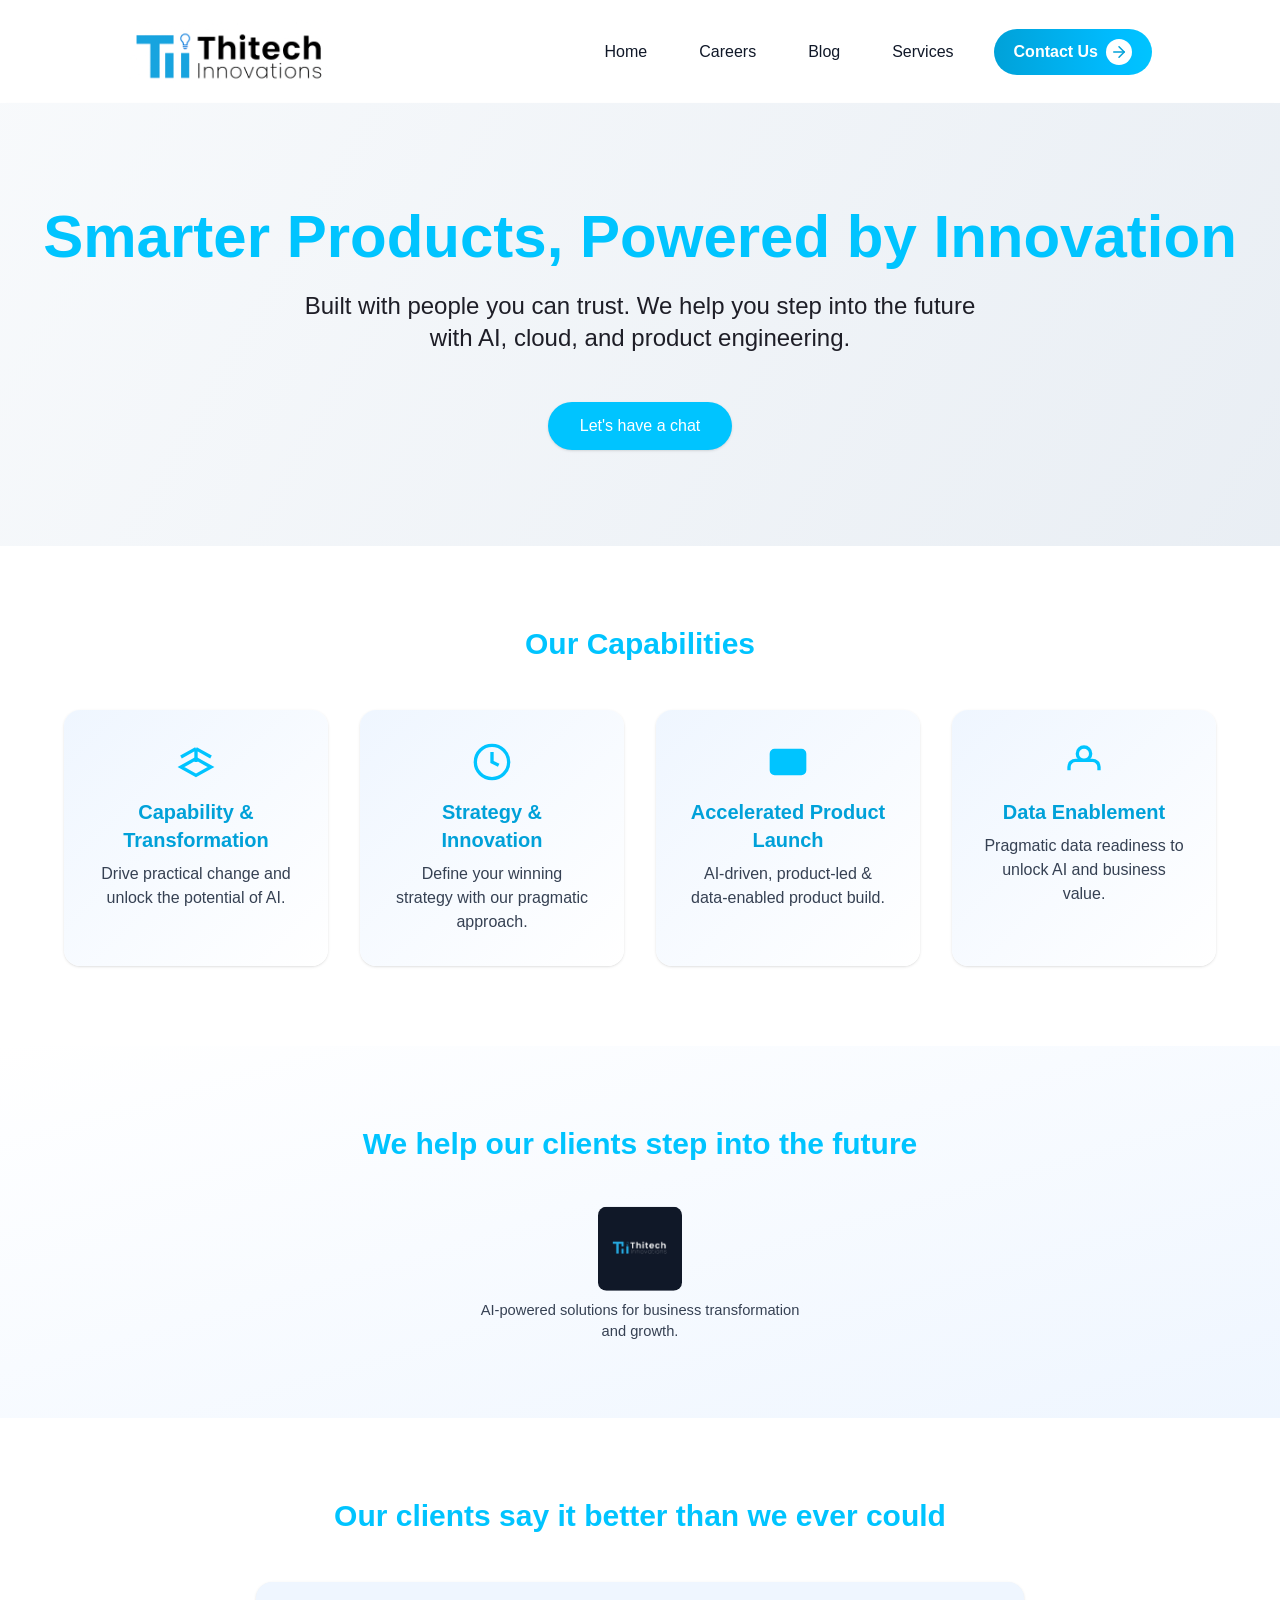
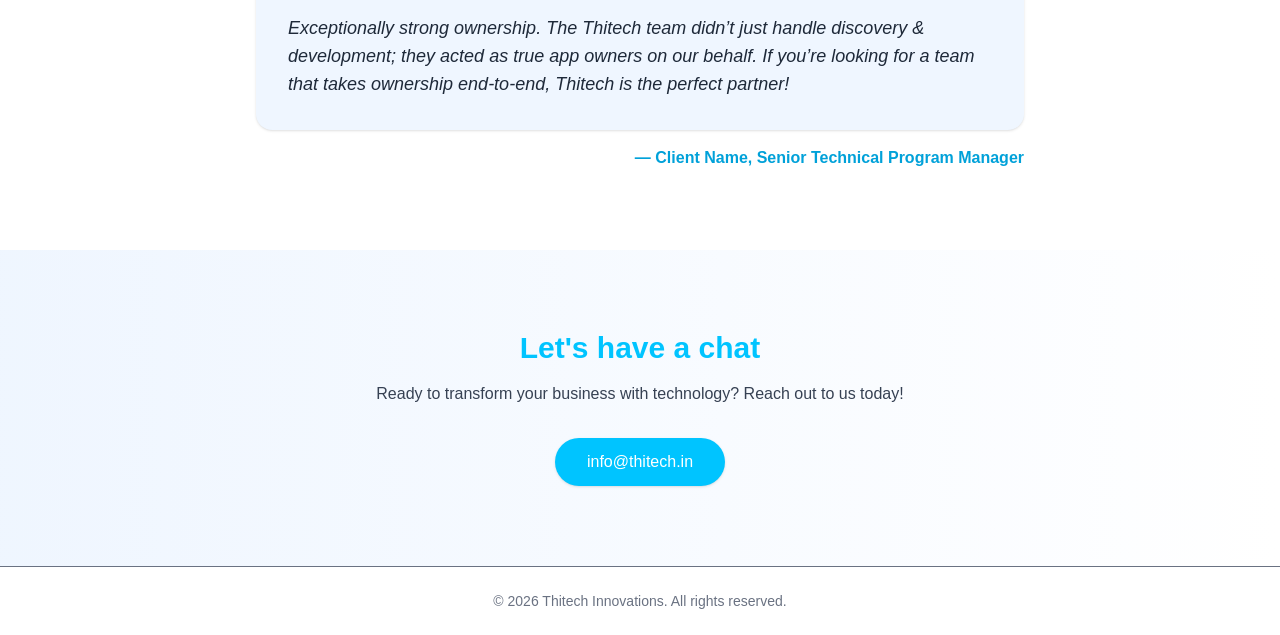
==== commit 0d8afdf7: "fixed asset prefix url" ====
--- a/index.html
+++ b/index.html
@@ -1 +1 @@
-<!DOCTYPE html><html lang="en"><head><meta charSet="utf-8"/><meta name="viewport" content="width=device-width, initial-scale=1"/><link rel="preload" href="/web-dev/_next/static/media/gyByhwUxId8gMEwcGFWNOITd-s.p.da1ebef7.woff2" as="font" crossorigin="" type="font/woff2"/><link rel="preload" href="/web-dev/_next/static/media/or3nQ6H_1_WfwkMZI_qYFrcdmhHkjko-s.p.be19f591.woff2" as="font" crossorigin="" type="font/woff2"/><link rel="stylesheet" href="/web-dev/_next/static/chunks/1c2e8eb24c741083.css" data-precedence="next"/><link rel="preload" as="script" fetchPriority="low" href="/web-dev/_next/static/chunks/b3943bcf2517f8e8.js"/><script src="/web-dev/_next/static/chunks/b9e3dea313f33a22.js" async=""></script><script src="/web-dev/_next/static/chunks/650f35d8e80fec5c.js" async=""></script><script src="/web-dev/_next/static/chunks/43e643073b4db586.js" async=""></script><script src="/web-dev/_next/static/chunks/db82e13da606b56d.js" async=""></script><script src="/web-dev/_next/static/chunks/0f63189634a29548.js" async=""></script><script src="/web-dev/_next/static/chunks/908ad37b42165762.js" async=""></script><script src="/web-dev/_next/static/chunks/039c7d1ef02ab63e.js" async=""></script><meta name="next-size-adjust" content=""/><title>thitech</title><meta name="description" content="thitech innovations"/><link rel="icon" href="/web-dev/favicon.ico?favicon.6d47f7b0.ico" sizes="1672x1301" type="image/x-icon"/><script>document.querySelectorAll('body link[rel="icon"], body link[rel="apple-touch-icon"]').forEach(el => document.head.appendChild(el))</script><script src="/web-dev/_next/static/chunks/ec548c7ce307cf6d.js" noModule=""></script></head><body class="geist_e531dabc-module__QGiZLq__variable geist_mono_68a01160-module__YLcDdW__variable antialiased"><div class="min-h-screen bg-gradient-to-br from-[#f8fafc] to-[#e0e7ef] text-gray-900 flex flex-col"><div class="h-[10%]"><header class="px-5 bg-white" style="opacity:1;transform:none"><div class="header-container sizer flex items-center justify-between py-5 max-w-5xl mx-auto"><div class="header-left max-w-[200px]"><a class="w-full h-full block" href="/web-dev"><img alt="Thitech Logo" loading="lazy" width="120" height="40" decoding="async" data-nimg="1" class="object-contain w-full h-full" style="color:transparent" src="/thitech-logo-pack/thitech-logo-transparent-cropped-small.png"/></a></div><div class="header-right text-gray-900 hidden md:block"><ul class="flex font-medium items-center gap-3"><li class="hover:bg-thitech-blue-light px-5 py-[10px] rounded-[30px] transition"><a href="/web-dev/careers">Careers</a></li><li class="hover:bg-thitech-blue-light px-5 py-[10px] rounded-[30px] transition"><a href="/web-dev/blog">Blog</a></li><li class="hover:bg-thitech-blue-light px-5 py-[10px] rounded-[30px] transition"><a href="/web-dev/services">Services</a></li><li class="bg-gradient-to-r from-thitech-blue-dark to-thitech-blue text-white px-5 py-[10px] rounded-[30px] font-bold ml-2"><a class="flex items-center gap-2" href="#contact">Contact Us<span class="rounded-full bg-white text-thitech-blue-dark p-1"><svg xmlns="http://www.w3.org/2000/svg" width="18" height="18" viewBox="0 0 24 24" fill="none" stroke="currentColor" stroke-width="2" stroke-linecap="round" stroke-linejoin="round" class="lucide lucide-arrow-right animate-bounce-x"><path d="M5 12h14"></path><path d="m12 5 7 7-7 7"></path></svg></span></a></li></ul></div><div class="md:hidden text-gray-900"><button aria-label="Open menu"><svg xmlns="http://www.w3.org/2000/svg" width="32" height="32" viewBox="0 0 24 24" fill="none" stroke="currentColor" stroke-width="2" stroke-linecap="round" stroke-linejoin="round" class="lucide lucide-menu cursor-pointer"><line x1="4" x2="20" y1="12" y2="12"></line><line x1="4" x2="20" y1="6" y2="6"></line><line x1="4" x2="20" y1="18" y2="18"></line></svg></button></div></div></header></div><header class="flex flex-col items-center justify-center py-24 px-4 sm:px-8 shadow-md" style="opacity:0;transform:translateY(40px)"><h1 class="text-5xl sm:text-6xl font-extrabold mb-4 text-thitech-blue text-center leading-tight" style="opacity:0;transform:translateY(30px)">Smarter Products, Powered by Innovation</h1><p class="text-xl sm:text-2xl text-thitech-gray text-center max-w-2xl mb-8" style="opacity:0;transform:translateY(30px)">Built with people you can trust. We help you step into the future with AI, cloud, and product engineering.</p><a href="#contact" class="mt-4 inline-block bg-thitech-blue text-white px-8 py-3 rounded-full shadow hover:bg-thitech-blue-dark transition" style="opacity:0;transform:scale(0.9)">Let&#x27;s have a chat</a></header><section class="py-20 px-4 sm:px-8 bg-white" style="opacity:0;transform:translateY(40px)"><h2 class="text-3xl font-semibold mb-12 text-thitech-blue text-center">Our Capabilities</h2><div class="grid gap-8 sm:grid-cols-2 lg:grid-cols-4 max-w-6xl mx-auto"><div class="bg-gradient-to-br from-blue-50 to-white rounded-2xl p-8 shadow hover:shadow-lg transition flex flex-col items-center text-center" style="opacity:0;transform:translateY(30px)"><svg class="w-10 h-10 mb-4 text-thitech-blue" fill="none" stroke="currentColor" stroke-width="2" viewBox="0 0 24 24"><path d="M12 20l9-5-9-5-9 5 9 5z"></path><path d="M12 12V4m0 0L3 9m9-5l9 5"></path></svg><h3 class="text-xl font-bold mb-2 text-thitech-blue-dark">Capability &amp; Transformation</h3><p class="text-gray-700">Drive practical change and unlock the potential of AI.</p></div><div class="bg-gradient-to-br from-blue-50 to-white rounded-2xl p-8 shadow hover:shadow-lg transition flex flex-col items-center text-center" style="opacity:0;transform:translateY(30px)"><svg class="w-10 h-10 mb-4 text-thitech-blue" fill="none" stroke="currentColor" stroke-width="2" viewBox="0 0 24 24"><circle cx="12" cy="12" r="10"></circle><path d="M12 6v6l4 2"></path></svg><h3 class="text-xl font-bold mb-2 text-thitech-blue-dark">Strategy &amp; Innovation</h3><p class="text-gray-700">Define your winning strategy with our pragmatic approach.</p></div><div class="bg-gradient-to-br from-blue-50 to-white rounded-2xl p-8 shadow hover:shadow-lg transition flex flex-col items-center text-center" style="opacity:0;transform:translateY(30px)"><svg class="w-10 h-10 mb-4 text-thitech-blue" fill="none" stroke="currentColor" stroke-width="2" viewBox="0 0 24 24"><rect width="20" height="14" x="2" y="5" rx="2" class="fill-current"></rect><path d="M2 10h20"></path></svg><h3 class="text-xl font-bold mb-2 text-thitech-blue-dark">Accelerated Product Launch</h3><p class="text-gray-700">AI-driven, product-led &amp; data-enabled product build.</p></div><div class="bg-gradient-to-br from-blue-50 to-white rounded-2xl p-8 shadow hover:shadow-lg transition flex flex-col items-center text-center" style="opacity:0;transform:translateY(30px)"><svg class="w-10 h-10 mb-4 text-thitech-blue" fill="none" stroke="currentColor" stroke-width="2" viewBox="0 0 24 24"><path d="M3 17v-2a4 4 0 014-4h10a4 4 0 014 4v2"></path><circle cx="12" cy="7" r="4"></circle></svg><h3 class="text-xl font-bold mb-2 text-thitech-blue-dark">Data Enablement</h3><p class="text-gray-700">Pragmatic data readiness to unlock AI and business value.</p></div></div></section><section class="py-20 px-4 sm:px-8 bg-gradient-to-br from-white to-blue-50" style="opacity:0;transform:translateY(40px)"><h2 class="text-3xl font-semibold mb-12 text-thitech-blue text-center">We help our clients step into the future</h2><div class="flex flex-wrap justify-center gap-8 max-w-5xl mx-auto" style="opacity:0;transform:translateX(40px)"><div class="flex flex-col items-center max-w-xs " style="display:flex"><img alt="Client Logo" loading="lazy" width="80" height="40" decoding="async" data-nimg="1" class="mb-2 bg-gray-900 rounded-lg p-2" style="color:transparent" src="/thitech-logo.png"/><p class="text-gray-700 text-center text-sm">AI-powered solutions for business transformation and growth.</p></div><div class="flex flex-col items-center max-w-xs pointer-events-none" style="display:none"><div class="w-20 h-10 bg-gray-200 rounded mb-2 flex items-center justify-center text-gray-400">Logo</div><p class="text-gray-700 text-center text-sm">Rapid product build for innovative startups and enterprises.</p></div><div class="flex flex-col items-center max-w-xs pointer-events-none" style="display:none"><div class="w-20 h-10 bg-gray-200 rounded mb-2 flex items-center justify-center text-gray-400">Logo</div><p class="text-gray-700 text-center text-sm">AI engagement at scale for wellness and healthcare.</p></div></div></section><section class="py-20 px-4 sm:px-8 bg-white" style="opacity:0;transform:translateY(40px)"><h2 class="text-3xl font-semibold mb-12 text-thitech-blue text-center">Our clients say it better than we ever could</h2><div class="max-w-3xl mx-auto"><blockquote class="bg-blue-50 rounded-2xl p-8 shadow text-lg text-gray-800 italic mb-4" style="opacity:0;transform:translateX(40px)">Exceptionally strong ownership. The Thitech team didn’t just handle discovery &amp; development; they acted as true app owners on our behalf. If you’re looking for a team that takes ownership end-to-end, Thitech is the perfect partner!</blockquote><div class="text-right text-thitech-blue-dark font-bold">— Client Name, Senior Technical Program Manager</div></div></section><section id="contact" class="py-20 px-4 sm:px-8 bg-gradient-to-r from-blue-50 to-white flex flex-col items-center" style="opacity:0;transform:translateY(40px)"><h2 class="text-3xl font-bold text-thitech-blue mb-4">Let&#x27;s have a chat</h2><p class="mb-8 text-gray-700 text-center max-w-xl">Ready to transform your business with technology? Reach out to us today!</p><a href="mailto:info@thitech.in" class="bg-thitech-blue text-white px-8 py-3 rounded-full shadow hover:bg-thitech-blue-dark transition">info@thitech.in</a></section><footer class="py-6 text-center text-gray-500 text-sm bg-white border-t mt-auto">© <!-- -->2025<!-- --> Thitech Innovations. All rights reserved.</footer></div><!--$--><!--/$--><!--$--><!--/$--><script src="/web-dev/_next/static/chunks/b3943bcf2517f8e8.js" async=""></script><script>(self.__next_f=self.__next_f||[]).push([0])</script><script>self.__next_f.push([1,"1:\"$Sreact.fragment\"\n2:I[4620,[\"/web-dev/_next/static/chunks/db82e13da606b56d.js\",\"/web-dev/_next/static/chunks/0f63189634a29548.js\"],\"default\"]\n3:I[81105,[\"/web-dev/_next/static/chunks/db82e13da606b56d.js\",\"/web-dev/_next/static/chunks/0f63189634a29548.js\"],\"default\"]\n4:I[30905,[\"/web-dev/_next/static/chunks/db82e13da606b56d.js\",\"/web-dev/_next/static/chunks/0f63189634a29548.js\"],\"ClientPageRoot\"]\n5:I[69419,[\"/web-dev/_next/static/chunks/db82e13da606b56d.js\",\"/web-dev/_next/static/chunks/908ad37b42165762.js\",\"/web-dev/_next/static/chunks/039c7d1ef02ab63e.js\"],\"default\"]\n8:I[83822,[\"/web-dev/_next/static/chunks/db82e13da606b56d.js\",\"/web-dev/_next/static/chunks/0f63189634a29548.js\"],\"MetadataBoundary\"]\na:I[83822,[\"/web-dev/_next/static/chunks/db82e13da606b56d.js\",\"/web-dev/_next/static/chunks/0f63189634a29548.js\"],\"OutletBoundary\"]\nd:I[2541,[\"/web-dev/_next/static/chunks/db82e13da606b56d.js\",\"/web-dev/_next/static/chunks/0f63189634a29548.js\"],\"AsyncMetadataOutlet\"]\nf:I[83822,[\"/web-dev/_next/static/chunks/db82e13da606b56d.js\",\"/web-dev/_next/static/chunks/0f63189634a29548.js\"],\"ViewportBoundary\"]\n11:I[12447,[\"/web-dev/_next/static/chunks/db82e13da606b56d.js\",\"/web-dev/_next/static/chunks/0f63189634a29548.js\"],\"default\"]\n:HL[\"/web-dev/_next/static/chunks/1c2e8eb24c741083.css\",\"style\"]\n:HL[\"/web-dev/_next/static/media/gyByhwUxId8gMEwcGFWNOITd-s.p.da1ebef7.woff2\",\"font\",{\"crossOrigin\":\"\",\"type\":\"font/woff2\"}]\n:HL[\"/web-dev/_next/static/media/or3nQ6H_1_WfwkMZI_qYFrcdmhHkjko-s.p.be19f591.woff2\",\"font\",{\"crossOrigin\":\"\",\"type\":\"font/woff2\"}]\n"])</script><script>self.__next_f.push([1,"0:{\"P\":null,\"b\":\"stydWMmWWS-A2dtLTiW9j\",\"p\":\"/web-dev\",\"c\":[\"\",\"\"],\"i\":false,\"f\":[[[\"\",{\"children\":[\"__PAGE__\",{}]},\"$undefined\",\"$undefined\",true],[\"\",[\"$\",\"$1\",\"c\",{\"children\":[[[\"$\",\"link\",\"0\",{\"rel\":\"stylesheet\",\"href\":\"/web-dev/_next/static/chunks/1c2e8eb24c741083.css\",\"precedence\":\"next\",\"crossOrigin\":\"$undefined\",\"nonce\":\"$undefined\"}]],[\"$\",\"html\",null,{\"lang\":\"en\",\"children\":[\"$\",\"body\",null,{\"className\":\"geist_e531dabc-module__QGiZLq__variable geist_mono_68a01160-module__YLcDdW__variable antialiased\",\"children\":[\"$\",\"$L2\",null,{\"parallelRouterKey\":\"children\",\"error\":\"$undefined\",\"errorStyles\":\"$undefined\",\"errorScripts\":\"$undefined\",\"template\":[\"$\",\"$L3\",null,{}],\"templateStyles\":\"$undefined\",\"templateScripts\":\"$undefined\",\"notFound\":[[[\"$\",\"title\",null,{\"children\":\"404: This page could not be found.\"}],[\"$\",\"div\",null,{\"style\":{\"fontFamily\":\"system-ui,\\\"Segoe UI\\\",Roboto,Helvetica,Arial,sans-serif,\\\"Apple Color Emoji\\\",\\\"Segoe UI Emoji\\\"\",\"height\":\"100vh\",\"textAlign\":\"center\",\"display\":\"flex\",\"flexDirection\":\"column\",\"alignItems\":\"center\",\"justifyContent\":\"center\"},\"children\":[\"$\",\"div\",null,{\"children\":[[\"$\",\"style\",null,{\"dangerouslySetInnerHTML\":{\"__html\":\"body{color:#000;background:#fff;margin:0}.next-error-h1{border-right:1px solid rgba(0,0,0,.3)}@media (prefers-color-scheme:dark){body{color:#fff;background:#000}.next-error-h1{border-right:1px solid rgba(255,255,255,.3)}}\"}}],[\"$\",\"h1\",null,{\"className\":\"next-error-h1\",\"style\":{\"display\":\"inline-block\",\"margin\":\"0 20px 0 0\",\"padding\":\"0 23px 0 0\",\"fontSize\":24,\"fontWeight\":500,\"verticalAlign\":\"top\",\"lineHeight\":\"49px\"},\"children\":404}],[\"$\",\"div\",null,{\"style\":{\"display\":\"inline-block\"},\"children\":[\"$\",\"h2\",null,{\"style\":{\"fontSize\":14,\"fontWeight\":400,\"lineHeight\":\"49px\",\"margin\":0},\"children\":\"This page could not be found.\"}]}]]}]}]],[]],\"forbidden\":\"$undefined\",\"unauthorized\":\"$undefined\"}]}]}]]}],{\"children\":[\"__PAGE__\",[\"$\",\"$1\",\"c\",{\"children\":[[\"$\",\"$L4\",null,{\"Component\":\"$5\",\"searchParams\":{},\"params\":{},\"promises\":[\"$@6\",\"$@7\"]}],[\"$\",\"$L8\",null,{\"children\":\"$L9\"}],[[\"$\",\"script\",\"script-0\",{\"src\":\"/web-dev/_next/static/chunks/db82e13da606b56d.js\",\"async\":true,\"nonce\":\"$undefined\"}],[\"$\",\"script\",\"script-1\",{\"src\":\"/web-dev/_next/static/chunks/908ad37b42165762.js\",\"async\":true,\"nonce\":\"$undefined\"}],[\"$\",\"script\",\"script-2\",{\"src\":\"/web-dev/_next/static/chunks/039c7d1ef02ab63e.js\",\"async\":true,\"nonce\":\"$undefined\"}]],[\"$\",\"$La\",null,{\"children\":[\"$Lb\",\"$Lc\",[\"$\",\"$Ld\",null,{\"promise\":\"$@e\"}]]}]]}],{},null,false]},null,false],[\"$\",\"$1\",\"h\",{\"children\":[null,[\"$\",\"$1\",\"K-CjlwvLcYNrqCADHRyy5\",{\"children\":[[\"$\",\"$Lf\",null,{\"children\":\"$L10\"}],[\"$\",\"meta\",null,{\"name\":\"next-size-adjust\",\"content\":\"\"}]]}],null]}],false]],\"m\":\"$undefined\",\"G\":[\"$11\",\"$undefined\"],\"s\":false,\"S\":true}\n"])</script><script>self.__next_f.push([1,"12:\"$Sreact.suspense\"\n13:I[2541,[\"/web-dev/_next/static/chunks/db82e13da606b56d.js\",\"/web-dev/_next/static/chunks/0f63189634a29548.js\"],\"AsyncMetadata\"]\n6:{}\n7:{}\n9:[\"$\",\"$12\",null,{\"fallback\":null,\"children\":[\"$\",\"$L13\",null,{\"promise\":\"$@14\"}]}]\n"])</script><script>self.__next_f.push([1,"c:null\n"])</script><script>self.__next_f.push([1,"10:[[\"$\",\"meta\",\"0\",{\"charSet\":\"utf-8\"}],[\"$\",\"meta\",\"1\",{\"name\":\"viewport\",\"content\":\"width=device-width, initial-scale=1\"}]]\nb:null\n"])</script><script>self.__next_f.push([1,"14:{\"metadata\":[[\"$\",\"title\",\"0\",{\"children\":\"thitech\"}],[\"$\",\"meta\",\"1\",{\"name\":\"description\",\"content\":\"thitech innovations\"}],[\"$\",\"link\",\"2\",{\"rel\":\"icon\",\"href\":\"/web-dev/favicon.ico?favicon.6d47f7b0.ico\",\"sizes\":\"1672x1301\",\"type\":\"image/x-icon\"}]],\"error\":null,\"digest\":\"$undefined\"}\ne:{\"metadata\":\"$14:metadata\",\"error\":null,\"digest\":\"$undefined\"}\n"])</script></body></html>+<!DOCTYPE html><html lang="en"><head><meta charSet="utf-8"/><meta name="viewport" content="width=device-width, initial-scale=1"/><link rel="preload" href="/_next/static/media/gyByhwUxId8gMEwcGFWNOITd-s.p.da1ebef7.woff2" as="font" crossorigin="" type="font/woff2"/><link rel="preload" href="/_next/static/media/or3nQ6H_1_WfwkMZI_qYFrcdmhHkjko-s.p.be19f591.woff2" as="font" crossorigin="" type="font/woff2"/><link rel="stylesheet" href="/_next/static/chunks/1c2e8eb24c741083.css" data-precedence="next"/><link rel="preload" as="script" fetchPriority="low" href="/_next/static/chunks/b3943bcf2517f8e8.js"/><script src="/_next/static/chunks/b9e3dea313f33a22.js" async=""></script><script src="/_next/static/chunks/5424eb52e7220242.js" async=""></script><script src="/_next/static/chunks/81771765074214a3.js" async=""></script><script src="/_next/static/chunks/db82e13da606b56d.js" async=""></script><script src="/_next/static/chunks/0f63189634a29548.js" async=""></script><script src="/_next/static/chunks/908ad37b42165762.js" async=""></script><script src="/_next/static/chunks/708d947a07aeec85.js" async=""></script><meta name="next-size-adjust" content=""/><title>thitech</title><meta name="description" content="thitech innovations"/><link rel="icon" href="/favicon.ico?favicon.6d47f7b0.ico" sizes="1672x1301" type="image/x-icon"/><script>document.querySelectorAll('body link[rel="icon"], body link[rel="apple-touch-icon"]').forEach(el => document.head.appendChild(el))</script><script src="/_next/static/chunks/ec548c7ce307cf6d.js" noModule=""></script></head><body class="geist_e531dabc-module__QGiZLq__variable geist_mono_68a01160-module__YLcDdW__variable antialiased"><div class="min-h-screen bg-gradient-to-br from-[#f8fafc] to-[#e0e7ef] text-gray-900 flex flex-col"><div class="h-[10%]"><header class="px-5 bg-white" style="opacity:1;transform:none"><div class="header-container sizer flex items-center justify-between py-5 max-w-5xl mx-auto"><div class="header-left max-w-[200px]"><a class="w-full h-full block" href="/"><img alt="Thitech Logo" loading="lazy" width="120" height="40" decoding="async" data-nimg="1" class="object-contain w-full h-full" style="color:transparent" src="/thitech-logo-pack/thitech-logo-transparent-cropped-small.png"/></a></div><div class="header-right text-gray-900 hidden md:block"><ul class="flex font-medium items-center gap-3"><li class="hover:bg-thitech-blue-light px-5 py-[10px] rounded-[30px] transition"><a href="/careers">Careers</a></li><li class="hover:bg-thitech-blue-light px-5 py-[10px] rounded-[30px] transition"><a href="/blog">Blog</a></li><li class="hover:bg-thitech-blue-light px-5 py-[10px] rounded-[30px] transition"><a href="/services">Services</a></li><li class="bg-gradient-to-r from-thitech-blue-dark to-thitech-blue text-white px-5 py-[10px] rounded-[30px] font-bold ml-2"><a class="flex items-center gap-2" href="#contact">Contact Us<span class="rounded-full bg-white text-thitech-blue-dark p-1"><svg xmlns="http://www.w3.org/2000/svg" width="18" height="18" viewBox="0 0 24 24" fill="none" stroke="currentColor" stroke-width="2" stroke-linecap="round" stroke-linejoin="round" class="lucide lucide-arrow-right animate-bounce-x"><path d="M5 12h14"></path><path d="m12 5 7 7-7 7"></path></svg></span></a></li></ul></div><div class="md:hidden text-gray-900"><button aria-label="Open menu"><svg xmlns="http://www.w3.org/2000/svg" width="32" height="32" viewBox="0 0 24 24" fill="none" stroke="currentColor" stroke-width="2" stroke-linecap="round" stroke-linejoin="round" class="lucide lucide-menu cursor-pointer"><line x1="4" x2="20" y1="12" y2="12"></line><line x1="4" x2="20" y1="6" y2="6"></line><line x1="4" x2="20" y1="18" y2="18"></line></svg></button></div></div></header></div><header class="flex flex-col items-center justify-center py-24 px-4 sm:px-8 shadow-md" style="opacity:0;transform:translateY(40px)"><h1 class="text-5xl sm:text-6xl font-extrabold mb-4 text-thitech-blue text-center leading-tight" style="opacity:0;transform:translateY(30px)">Smarter Products, Powered by Innovation</h1><p class="text-xl sm:text-2xl text-thitech-gray text-center max-w-2xl mb-8" style="opacity:0;transform:translateY(30px)">Built with people you can trust. We help you step into the future with AI, cloud, and product engineering.</p><a href="#contact" class="mt-4 inline-block bg-thitech-blue text-white px-8 py-3 rounded-full shadow hover:bg-thitech-blue-dark transition" style="opacity:0;transform:scale(0.9)">Let&#x27;s have a chat</a></header><section class="py-20 px-4 sm:px-8 bg-white" style="opacity:0;transform:translateY(40px)"><h2 class="text-3xl font-semibold mb-12 text-thitech-blue text-center">Our Capabilities</h2><div class="grid gap-8 sm:grid-cols-2 lg:grid-cols-4 max-w-6xl mx-auto"><div class="bg-gradient-to-br from-blue-50 to-white rounded-2xl p-8 shadow hover:shadow-lg transition flex flex-col items-center text-center" style="opacity:0;transform:translateY(30px)"><svg class="w-10 h-10 mb-4 text-thitech-blue" fill="none" stroke="currentColor" stroke-width="2" viewBox="0 0 24 24"><path d="M12 20l9-5-9-5-9 5 9 5z"></path><path d="M12 12V4m0 0L3 9m9-5l9 5"></path></svg><h3 class="text-xl font-bold mb-2 text-thitech-blue-dark">Capability &amp; Transformation</h3><p class="text-gray-700">Drive practical change and unlock the potential of AI.</p></div><div class="bg-gradient-to-br from-blue-50 to-white rounded-2xl p-8 shadow hover:shadow-lg transition flex flex-col items-center text-center" style="opacity:0;transform:translateY(30px)"><svg class="w-10 h-10 mb-4 text-thitech-blue" fill="none" stroke="currentColor" stroke-width="2" viewBox="0 0 24 24"><circle cx="12" cy="12" r="10"></circle><path d="M12 6v6l4 2"></path></svg><h3 class="text-xl font-bold mb-2 text-thitech-blue-dark">Strategy &amp; Innovation</h3><p class="text-gray-700">Define your winning strategy with our pragmatic approach.</p></div><div class="bg-gradient-to-br from-blue-50 to-white rounded-2xl p-8 shadow hover:shadow-lg transition flex flex-col items-center text-center" style="opacity:0;transform:translateY(30px)"><svg class="w-10 h-10 mb-4 text-thitech-blue" fill="none" stroke="currentColor" stroke-width="2" viewBox="0 0 24 24"><rect width="20" height="14" x="2" y="5" rx="2" class="fill-current"></rect><path d="M2 10h20"></path></svg><h3 class="text-xl font-bold mb-2 text-thitech-blue-dark">Accelerated Product Launch</h3><p class="text-gray-700">AI-driven, product-led &amp; data-enabled product build.</p></div><div class="bg-gradient-to-br from-blue-50 to-white rounded-2xl p-8 shadow hover:shadow-lg transition flex flex-col items-center text-center" style="opacity:0;transform:translateY(30px)"><svg class="w-10 h-10 mb-4 text-thitech-blue" fill="none" stroke="currentColor" stroke-width="2" viewBox="0 0 24 24"><path d="M3 17v-2a4 4 0 014-4h10a4 4 0 014 4v2"></path><circle cx="12" cy="7" r="4"></circle></svg><h3 class="text-xl font-bold mb-2 text-thitech-blue-dark">Data Enablement</h3><p class="text-gray-700">Pragmatic data readiness to unlock AI and business value.</p></div></div></section><section class="py-20 px-4 sm:px-8 bg-gradient-to-br from-white to-blue-50" style="opacity:0;transform:translateY(40px)"><h2 class="text-3xl font-semibold mb-12 text-thitech-blue text-center">We help our clients step into the future</h2><div class="flex flex-wrap justify-center gap-8 max-w-5xl mx-auto" style="opacity:0;transform:translateX(40px)"><div class="flex flex-col items-center max-w-xs " style="display:flex"><img alt="Client Logo" loading="lazy" width="80" height="40" decoding="async" data-nimg="1" class="mb-2 bg-gray-900 rounded-lg p-2" style="color:transparent" src="/thitech-logo.png"/><p class="text-gray-700 text-center text-sm">AI-powered solutions for business transformation and growth.</p></div><div class="flex flex-col items-center max-w-xs pointer-events-none" style="display:none"><div class="w-20 h-10 bg-gray-200 rounded mb-2 flex items-center justify-center text-gray-400">Logo</div><p class="text-gray-700 text-center text-sm">Rapid product build for innovative startups and enterprises.</p></div><div class="flex flex-col items-center max-w-xs pointer-events-none" style="display:none"><div class="w-20 h-10 bg-gray-200 rounded mb-2 flex items-center justify-center text-gray-400">Logo</div><p class="text-gray-700 text-center text-sm">AI engagement at scale for wellness and healthcare.</p></div></div></section><section class="py-20 px-4 sm:px-8 bg-white" style="opacity:0;transform:translateY(40px)"><h2 class="text-3xl font-semibold mb-12 text-thitech-blue text-center">Our clients say it better than we ever could</h2><div class="max-w-3xl mx-auto"><blockquote class="bg-blue-50 rounded-2xl p-8 shadow text-lg text-gray-800 italic mb-4" style="opacity:0;transform:translateX(40px)">Exceptionally strong ownership. The Thitech team didn’t just handle discovery &amp; development; they acted as true app owners on our behalf. If you’re looking for a team that takes ownership end-to-end, Thitech is the perfect partner!</blockquote><div class="text-right text-thitech-blue-dark font-bold">— Client Name, Senior Technical Program Manager</div></div></section><section id="contact" class="py-20 px-4 sm:px-8 bg-gradient-to-r from-blue-50 to-white flex flex-col items-center" style="opacity:0;transform:translateY(40px)"><h2 class="text-3xl font-bold text-thitech-blue mb-4">Let&#x27;s have a chat</h2><p class="mb-8 text-gray-700 text-center max-w-xl">Ready to transform your business with technology? Reach out to us today!</p><a href="mailto:info@thitech.in" class="bg-thitech-blue text-white px-8 py-3 rounded-full shadow hover:bg-thitech-blue-dark transition">info@thitech.in</a></section><footer class="py-6 text-center text-gray-500 text-sm bg-white border-t mt-auto">© <!-- -->2025<!-- --> Thitech Innovations. All rights reserved.</footer></div><!--$--><!--/$--><!--$--><!--/$--><script src="/_next/static/chunks/b3943bcf2517f8e8.js" async=""></script><script>(self.__next_f=self.__next_f||[]).push([0])</script><script>self.__next_f.push([1,"1:\"$Sreact.fragment\"\n2:I[4620,[\"/_next/static/chunks/db82e13da606b56d.js\",\"/_next/static/chunks/0f63189634a29548.js\"],\"default\"]\n3:I[81105,[\"/_next/static/chunks/db82e13da606b56d.js\",\"/_next/static/chunks/0f63189634a29548.js\"],\"default\"]\n4:I[30905,[\"/_next/static/chunks/db82e13da606b56d.js\",\"/_next/static/chunks/0f63189634a29548.js\"],\"ClientPageRoot\"]\n5:I[69419,[\"/_next/static/chunks/db82e13da606b56d.js\",\"/_next/static/chunks/908ad37b42165762.js\",\"/_next/static/chunks/708d947a07aeec85.js\"],\"default\"]\n8:I[83822,[\"/_next/static/chunks/db82e13da606b56d.js\",\"/_next/static/chunks/0f63189634a29548.js\"],\"MetadataBoundary\"]\na:I[83822,[\"/_next/static/chunks/db82e13da606b56d.js\",\"/_next/static/chunks/0f63189634a29548.js\"],\"OutletBoundary\"]\nd:I[2541,[\"/_next/static/chunks/db82e13da606b56d.js\",\"/_next/static/chunks/0f63189634a29548.js\"],\"AsyncMetadataOutlet\"]\nf:I[83822,[\"/_next/static/chunks/db82e13da606b56d.js\",\"/_next/static/chunks/0f63189634a29548.js\"],\"ViewportBoundary\"]\n11:I[12447,[\"/_next/static/chunks/db82e13da606b56d.js\",\"/_next/static/chunks/0f63189634a29548.js\"],\"default\"]\n:HL[\"/_next/static/chunks/1c2e8eb24c741083.css\",\"style\"]\n:HL[\"/_next/static/media/gyByhwUxId8gMEwcGFWNOITd-s.p.da1ebef7.woff2\",\"font\",{\"crossOrigin\":\"\",\"type\":\"font/woff2\"}]\n:HL[\"/_next/static/media/or3nQ6H_1_WfwkMZI_qYFrcdmhHkjko-s.p.be19f591.woff2\",\"font\",{\"crossOrigin\":\"\",\"type\":\"font/woff2\"}]\n"])</script><script>self.__next_f.push([1,"0:{\"P\":null,\"b\":\"LZhwoEMYImKyDYjdQXjUG\",\"p\":\"\",\"c\":[\"\",\"\"],\"i\":false,\"f\":[[[\"\",{\"children\":[\"__PAGE__\",{}]},\"$undefined\",\"$undefined\",true],[\"\",[\"$\",\"$1\",\"c\",{\"children\":[[[\"$\",\"link\",\"0\",{\"rel\":\"stylesheet\",\"href\":\"/_next/static/chunks/1c2e8eb24c741083.css\",\"precedence\":\"next\",\"crossOrigin\":\"$undefined\",\"nonce\":\"$undefined\"}]],[\"$\",\"html\",null,{\"lang\":\"en\",\"children\":[\"$\",\"body\",null,{\"className\":\"geist_e531dabc-module__QGiZLq__variable geist_mono_68a01160-module__YLcDdW__variable antialiased\",\"children\":[\"$\",\"$L2\",null,{\"parallelRouterKey\":\"children\",\"error\":\"$undefined\",\"errorStyles\":\"$undefined\",\"errorScripts\":\"$undefined\",\"template\":[\"$\",\"$L3\",null,{}],\"templateStyles\":\"$undefined\",\"templateScripts\":\"$undefined\",\"notFound\":[[[\"$\",\"title\",null,{\"children\":\"404: This page could not be found.\"}],[\"$\",\"div\",null,{\"style\":{\"fontFamily\":\"system-ui,\\\"Segoe UI\\\",Roboto,Helvetica,Arial,sans-serif,\\\"Apple Color Emoji\\\",\\\"Segoe UI Emoji\\\"\",\"height\":\"100vh\",\"textAlign\":\"center\",\"display\":\"flex\",\"flexDirection\":\"column\",\"alignItems\":\"center\",\"justifyContent\":\"center\"},\"children\":[\"$\",\"div\",null,{\"children\":[[\"$\",\"style\",null,{\"dangerouslySetInnerHTML\":{\"__html\":\"body{color:#000;background:#fff;margin:0}.next-error-h1{border-right:1px solid rgba(0,0,0,.3)}@media (prefers-color-scheme:dark){body{color:#fff;background:#000}.next-error-h1{border-right:1px solid rgba(255,255,255,.3)}}\"}}],[\"$\",\"h1\",null,{\"className\":\"next-error-h1\",\"style\":{\"display\":\"inline-block\",\"margin\":\"0 20px 0 0\",\"padding\":\"0 23px 0 0\",\"fontSize\":24,\"fontWeight\":500,\"verticalAlign\":\"top\",\"lineHeight\":\"49px\"},\"children\":404}],[\"$\",\"div\",null,{\"style\":{\"display\":\"inline-block\"},\"children\":[\"$\",\"h2\",null,{\"style\":{\"fontSize\":14,\"fontWeight\":400,\"lineHeight\":\"49px\",\"margin\":0},\"children\":\"This page could not be found.\"}]}]]}]}]],[]],\"forbidden\":\"$undefined\",\"unauthorized\":\"$undefined\"}]}]}]]}],{\"children\":[\"__PAGE__\",[\"$\",\"$1\",\"c\",{\"children\":[[\"$\",\"$L4\",null,{\"Component\":\"$5\",\"searchParams\":{},\"params\":{},\"promises\":[\"$@6\",\"$@7\"]}],[\"$\",\"$L8\",null,{\"children\":\"$L9\"}],[[\"$\",\"script\",\"script-0\",{\"src\":\"/_next/static/chunks/db82e13da606b56d.js\",\"async\":true,\"nonce\":\"$undefined\"}],[\"$\",\"script\",\"script-1\",{\"src\":\"/_next/static/chunks/908ad37b42165762.js\",\"async\":true,\"nonce\":\"$undefined\"}],[\"$\",\"script\",\"script-2\",{\"src\":\"/_next/static/chunks/708d947a07aeec85.js\",\"async\":true,\"nonce\":\"$undefined\"}]],[\"$\",\"$La\",null,{\"children\":[\"$Lb\",\"$Lc\",[\"$\",\"$Ld\",null,{\"promise\":\"$@e\"}]]}]]}],{},null,false]},null,false],[\"$\",\"$1\",\"h\",{\"children\":[null,[\"$\",\"$1\",\"GtM4RkvvGqWNzbEbEnnqd\",{\"children\":[[\"$\",\"$Lf\",null,{\"children\":\"$L10\"}],[\"$\",\"meta\",null,{\"name\":\"next-size-adjust\",\"content\":\"\"}]]}],null]}],false]],\"m\":\"$undefined\",\"G\":[\"$11\",\"$undefined\"],\"s\":false,\"S\":true}\n"])</script><script>self.__next_f.push([1,"12:\"$Sreact.suspense\"\n13:I[2541,[\"/_next/static/chunks/db82e13da606b56d.js\",\"/_next/static/chunks/0f63189634a29548.js\"],\"AsyncMetadata\"]\n6:{}\n7:{}\n9:[\"$\",\"$12\",null,{\"fallback\":null,\"children\":[\"$\",\"$L13\",null,{\"promise\":\"$@14\"}]}]\n"])</script><script>self.__next_f.push([1,"c:null\n"])</script><script>self.__next_f.push([1,"10:[[\"$\",\"meta\",\"0\",{\"charSet\":\"utf-8\"}],[\"$\",\"meta\",\"1\",{\"name\":\"viewport\",\"content\":\"width=device-width, initial-scale=1\"}]]\nb:null\n"])</script><script>self.__next_f.push([1,"14:{\"metadata\":[[\"$\",\"title\",\"0\",{\"children\":\"thitech\"}],[\"$\",\"meta\",\"1\",{\"name\":\"description\",\"content\":\"thitech innovations\"}],[\"$\",\"link\",\"2\",{\"rel\":\"icon\",\"href\":\"/favicon.ico?favicon.6d47f7b0.ico\",\"sizes\":\"1672x1301\",\"type\":\"image/x-icon\"}]],\"error\":null,\"digest\":\"$undefined\"}\ne:{\"metadata\":\"$14:metadata\",\"error\":null,\"digest\":\"$undefined\"}\n"])</script></body></html>
--- a/_next/static/chunks/1c2e8eb24c741083.css
+++ b/_next/static/chunks/1c2e8eb24c741083.css
@@ -0,0 +1,7 @@
+@font-face{font-family:Geist;font-style:normal;font-weight:100 900;font-display:swap;src:url(../media/gyByhwUxId8gMEwYGFWNOITddY4-s.b7d310ad.woff2)format("woff2");unicode-range:U+301,U+400-45F,U+490-491,U+4B0-4B1,U+2116}@font-face{font-family:Geist;font-style:normal;font-weight:100 900;font-display:swap;src:url(../media/gyByhwUxId8gMEwSGFWNOITddY4-s.81df3a5b.woff2)format("woff2");unicode-range:U+100-2BA,U+2BD-2C5,U+2C7-2CC,U+2CE-2D7,U+2DD-2FF,U+304,U+308,U+329,U+1D00-1DBF,U+1E00-1E9F,U+1EF2-1EFF,U+2020,U+20A0-20AB,U+20AD-20C0,U+2113,U+2C60-2C7F,U+A720-A7FF}@font-face{font-family:Geist;font-style:normal;font-weight:100 900;font-display:swap;src:url(../media/gyByhwUxId8gMEwcGFWNOITd-s.p.da1ebef7.woff2)format("woff2");unicode-range:U+??,U+131,U+152-153,U+2BB-2BC,U+2C6,U+2DA,U+2DC,U+304,U+308,U+329,U+2000-206F,U+20AC,U+2122,U+2191,U+2193,U+2212,U+2215,U+FEFF,U+FFFD}@font-face{font-family:Geist Fallback;src:local(Arial);ascent-override:95.94%;descent-override:28.16%;line-gap-override:0.0%;size-adjust:104.76%}.geist_e531dabc-module__QGiZLq__className{font-family:Geist,Geist Fallback;font-style:normal}.geist_e531dabc-module__QGiZLq__variable{--font-geist-sans:"Geist","Geist Fallback"}
+
+@font-face{font-family:Geist Mono;font-style:normal;font-weight:100 900;font-display:swap;src:url(../media/or3nQ6H_1_WfwkMZI_qYFrMdmhHkjkotbA-s.cb6bbcb1.woff2)format("woff2");unicode-range:U+301,U+400-45F,U+490-491,U+4B0-4B1,U+2116}@font-face{font-family:Geist Mono;font-style:normal;font-weight:100 900;font-display:swap;src:url(../media/or3nQ6H_1_WfwkMZI_qYFrkdmhHkjkotbA-s.e32db976.woff2)format("woff2");unicode-range:U+100-2BA,U+2BD-2C5,U+2C7-2CC,U+2CE-2D7,U+2DD-2FF,U+304,U+308,U+329,U+1D00-1DBF,U+1E00-1E9F,U+1EF2-1EFF,U+2020,U+20A0-20AB,U+20AD-20C0,U+2113,U+2C60-2C7F,U+A720-A7FF}@font-face{font-family:Geist Mono;font-style:normal;font-weight:100 900;font-display:swap;src:url(../media/or3nQ6H_1_WfwkMZI_qYFrcdmhHkjko-s.p.be19f591.woff2)format("woff2");unicode-range:U+??,U+131,U+152-153,U+2BB-2BC,U+2C6,U+2DA,U+2DC,U+304,U+308,U+329,U+2000-206F,U+20AC,U+2122,U+2191,U+2193,U+2212,U+2215,U+FEFF,U+FFFD}@font-face{font-family:Geist Mono Fallback;src:local(Arial);ascent-override:74.67%;descent-override:21.92%;line-gap-override:0.0%;size-adjust:134.59%}.geist_mono_68a01160-module__YLcDdW__className{font-family:Geist Mono,Geist Mono Fallback;font-style:normal}.geist_mono_68a01160-module__YLcDdW__variable{--font-geist-mono:"Geist Mono","Geist Mono Fallback"}
+
+@layer properties{@supports (((-webkit-hyphens:none)) and (not (margin-trim:inline))) or ((-moz-orient:inline) and (not (color:rgb(from red r g b)))){*,:before,:after,::backdrop{--tw-rotate-x:initial;--tw-rotate-y:initial;--tw-rotate-z:initial;--tw-skew-x:initial;--tw-skew-y:initial;--tw-space-y-reverse:0;--tw-border-style:solid;--tw-gradient-position:initial;--tw-gradient-from:#0000;--tw-gradient-via:#0000;--tw-gradient-to:#0000;--tw-gradient-stops:initial;--tw-gradient-via-stops:initial;--tw-gradient-from-position:0%;--tw-gradient-via-position:50%;--tw-gradient-to-position:100%;--tw-leading:initial;--tw-font-weight:initial;--tw-shadow:0 0 #0000;--tw-shadow-color:initial;--tw-shadow-alpha:100%;--tw-inset-shadow:0 0 #0000;--tw-inset-shadow-color:initial;--tw-inset-shadow-alpha:100%;--tw-ring-color:initial;--tw-ring-shadow:0 0 #0000;--tw-inset-ring-color:initial;--tw-inset-ring-shadow:0 0 #0000;--tw-ring-inset:initial;--tw-ring-offset-width:0px;--tw-ring-offset-color:#fff;--tw-ring-offset-shadow:0 0 #0000;--tw-backdrop-blur:initial;--tw-backdrop-brightness:initial;--tw-backdrop-contrast:initial;--tw-backdrop-grayscale:initial;--tw-backdrop-hue-rotate:initial;--tw-backdrop-invert:initial;--tw-backdrop-opacity:initial;--tw-backdrop-saturate:initial;--tw-backdrop-sepia:initial}}}@layer theme{:root,:host{--font-sans:ui-sans-serif,system-ui,sans-serif,"Apple Color Emoji","Segoe UI Emoji","Segoe UI Symbol","Noto Color Emoji";--font-mono:ui-monospace,SFMono-Regular,Menlo,Monaco,Consolas,"Liberation Mono","Courier New",monospace;--color-blue-50:oklch(97% .014 254.604);--color-gray-200:oklch(92.8% .006 264.531);--color-gray-400:oklch(70.7% .022 261.325);--color-gray-500:oklch(55.1% .027 264.364);--color-gray-700:oklch(37.3% .034 259.733);--color-gray-800:oklch(27.8% .033 256.848);--color-gray-900:oklch(21% .034 264.665);--color-white:#fff;--spacing:.25rem;--container-xs:20rem;--container-xl:36rem;--container-2xl:42rem;--container-3xl:48rem;--container-4xl:56rem;--container-5xl:64rem;--container-6xl:72rem;--text-sm:.875rem;--text-sm--line-height:calc(1.25/.875);--text-base:1rem;--text-base--line-height:calc(1.5/1);--text-lg:1.125rem;--text-lg--line-height:calc(1.75/1.125);--text-xl:1.25rem;--text-xl--line-height:calc(1.75/1.25);--text-2xl:1.5rem;--text-2xl--line-height:calc(2/1.5);--text-3xl:1.875rem;--text-3xl--line-height:calc(2.25/1.875);--text-4xl:2.25rem;--text-4xl--line-height:calc(2.5/2.25);--text-5xl:3rem;--text-5xl--line-height:1;--text-6xl:3.75rem;--text-6xl--line-height:1;--font-weight-medium:500;--font-weight-semibold:600;--font-weight-bold:700;--font-weight-extrabold:800;--leading-tight:1.25;--radius-lg:.5rem;--radius-xl:.75rem;--radius-2xl:1rem;--blur-xl:24px;--default-transition-duration:.15s;--default-transition-timing-function:cubic-bezier(.4,0,.2,1);--default-font-family:var(--font-sans);--default-mono-font-family:var(--font-mono);--color-thitech-blue:oklch(76% .181 228.56);--color-thitech-blue-dark:oklch(66% .147 228.39);--color-thitech-blue-light:oklch(82% .191 224.43);--color-thitech-gray:oklch(24% .017 282.36);--color-thitech-gray-light:oklch(97% .005 244.81)}}@layer base{*,:after,:before,::backdrop{box-sizing:border-box;border:0 solid;margin:0;padding:0}::file-selector-button{box-sizing:border-box;border:0 solid;margin:0;padding:0}html,:host{-webkit-text-size-adjust:100%;tab-size:4;line-height:1.5;font-family:var(--default-font-family,ui-sans-serif,system-ui,sans-serif,"Apple Color Emoji","Segoe UI Emoji","Segoe UI Symbol","Noto Color Emoji");font-feature-settings:var(--default-font-feature-settings,normal);font-variation-settings:var(--default-font-variation-settings,normal);-webkit-tap-highlight-color:transparent}hr{height:0;color:inherit;border-top-width:1px}abbr:where([title]){text-decoration:underline dotted}h1,h2,h3,h4,h5,h6{font-size:inherit;font-weight:inherit}a{color:inherit;-webkit-text-decoration:inherit;-webkit-text-decoration:inherit;-webkit-text-decoration:inherit;text-decoration:inherit}b,strong{font-weight:bolder}code,kbd,samp,pre{font-family:var(--default-mono-font-family,ui-monospace,SFMono-Regular,Menlo,Monaco,Consolas,"Liberation Mono","Courier New",monospace);font-feature-settings:var(--default-mono-font-feature-settings,normal);font-variation-settings:var(--default-mono-font-variation-settings,normal);font-size:1em}small{font-size:80%}sub,sup{vertical-align:baseline;font-size:75%;line-height:0;position:relative}sub{bottom:-.25em}sup{top:-.5em}table{text-indent:0;border-color:inherit;border-collapse:collapse}:-moz-focusring{outline:auto}progress{vertical-align:baseline}summary{display:list-item}ol,ul,menu{list-style:none}img,svg,video,canvas,audio,iframe,embed,object{vertical-align:middle;display:block}img,video{max-width:100%;height:auto}button,input,select,optgroup,textarea{font:inherit;font-feature-settings:inherit;font-variation-settings:inherit;letter-spacing:inherit;color:inherit;opacity:1;background-color:#0000;border-radius:0}::file-selector-button{font:inherit;font-feature-settings:inherit;font-variation-settings:inherit;letter-spacing:inherit;color:inherit;opacity:1;background-color:#0000;border-radius:0}:where(select:is([multiple],[size])) optgroup{font-weight:bolder}:where(select:is([multiple],[size])) optgroup option{padding-inline-start:20px}::file-selector-button{margin-inline-end:4px}::placeholder{opacity:1}@supports (not ((-webkit-appearance:-apple-pay-button))) or (contain-intrinsic-size:1px){::placeholder{color:currentColor}@supports (color:color-mix(in lab, red, red)){::placeholder{color:color-mix(in oklab,currentcolor 50%,transparent)}}}textarea{resize:vertical}::-webkit-search-decoration{-webkit-appearance:none}::-webkit-date-and-time-value{min-height:1lh;text-align:inherit}::-webkit-datetime-edit{display:inline-flex}::-webkit-datetime-edit-fields-wrapper{padding:0}::-webkit-datetime-edit{padding-block:0}::-webkit-datetime-edit-year-field{padding-block:0}::-webkit-datetime-edit-month-field{padding-block:0}::-webkit-datetime-edit-day-field{padding-block:0}::-webkit-datetime-edit-hour-field{padding-block:0}::-webkit-datetime-edit-minute-field{padding-block:0}::-webkit-datetime-edit-second-field{padding-block:0}::-webkit-datetime-edit-millisecond-field{padding-block:0}::-webkit-datetime-edit-meridiem-field{padding-block:0}:-moz-ui-invalid{box-shadow:none}button,input:where([type=button],[type=reset],[type=submit]){appearance:button}::file-selector-button{appearance:button}::-webkit-inner-spin-button{height:auto}::-webkit-outer-spin-button{height:auto}[hidden]:where(:not([hidden=until-found])){display:none!important}}@layer components;@layer utilities{.pointer-events-none{pointer-events:none}.visible{visibility:visible}.absolute{position:absolute}.fixed{position:fixed}.static{position:static}.top-0{top:calc(var(--spacing)*0)}.right-0{right:calc(var(--spacing)*0)}.z-30{z-index:30}.mx-4{margin-inline:calc(var(--spacing)*4)}.mx-auto{margin-inline:auto}.mt-1{margin-top:calc(var(--spacing)*1)}.mt-2{margin-top:calc(var(--spacing)*2)}.mt-4{margin-top:calc(var(--spacing)*4)}.mt-8{margin-top:calc(var(--spacing)*8)}.mt-auto{margin-top:auto}.mb-2{margin-bottom:calc(var(--spacing)*2)}.mb-4{margin-bottom:calc(var(--spacing)*4)}.mb-8{margin-bottom:calc(var(--spacing)*8)}.mb-10{margin-bottom:calc(var(--spacing)*10)}.mb-12{margin-bottom:calc(var(--spacing)*12)}.ml-2{margin-left:calc(var(--spacing)*2)}.block{display:block}.flex{display:flex}.grid{display:grid}.hidden{display:none}.inline-block{display:inline-block}.h-8{height:calc(var(--spacing)*8)}.h-10{height:calc(var(--spacing)*10)}.h-12{height:calc(var(--spacing)*12)}.h-\[10\%\]{height:10%}.h-full{height:100%}.min-h-screen{min-height:100vh}.w-8{width:calc(var(--spacing)*8)}.w-10{width:calc(var(--spacing)*10)}.w-12{width:calc(var(--spacing)*12)}.w-20{width:calc(var(--spacing)*20)}.w-full{width:100%}.max-w-2xl{max-width:var(--container-2xl)}.max-w-3xl{max-width:var(--container-3xl)}.max-w-4xl{max-width:var(--container-4xl)}.max-w-5xl{max-width:var(--container-5xl)}.max-w-6xl{max-width:var(--container-6xl)}.max-w-\[200px\]{max-width:200px}.max-w-xl{max-width:var(--container-xl)}.max-w-xs{max-width:var(--container-xs)}.grow{flex-grow:1}.transform{transform:var(--tw-rotate-x,)var(--tw-rotate-y,)var(--tw-rotate-z,)var(--tw-skew-x,)var(--tw-skew-y,)}.cursor-pointer{cursor:pointer}.flex-col{flex-direction:column}.flex-wrap{flex-wrap:wrap}.items-center{align-items:center}.justify-between{justify-content:space-between}.justify-center{justify-content:center}.gap-2{gap:calc(var(--spacing)*2)}.gap-3{gap:calc(var(--spacing)*3)}.gap-6{gap:calc(var(--spacing)*6)}.gap-8{gap:calc(var(--spacing)*8)}:where(.space-y-4>:not(:last-child)){--tw-space-y-reverse:0;margin-block-start:calc(calc(var(--spacing)*4)*var(--tw-space-y-reverse));margin-block-end:calc(calc(var(--spacing)*4)*calc(1 - var(--tw-space-y-reverse)))}:where(.space-y-6>:not(:last-child)){--tw-space-y-reverse:0;margin-block-start:calc(calc(var(--spacing)*6)*var(--tw-space-y-reverse));margin-block-end:calc(calc(var(--spacing)*6)*calc(1 - var(--tw-space-y-reverse)))}.rounded{border-radius:.25rem}.rounded-2xl{border-radius:var(--radius-2xl)}.rounded-\[30px\]{border-radius:30px}.rounded-full{border-radius:3.40282e38px}.rounded-lg{border-radius:var(--radius-lg)}.rounded-xl{border-radius:var(--radius-xl)}.border{border-style:var(--tw-border-style);border-width:1px}.border-t{border-top-style:var(--tw-border-style);border-top-width:1px}.border-white\/10{border-color:#ffffff1a}@supports (color:color-mix(in lab, red, red)){.border-white\/10{border-color:color-mix(in oklab,var(--color-white)10%,transparent)}}.bg-blue-50{background-color:var(--color-blue-50)}.bg-gray-200{background-color:var(--color-gray-200)}.bg-gray-900{background-color:var(--color-gray-900)}.bg-thitech-blue{background-color:var(--color-thitech-blue)}.bg-thitech-gray-light{background-color:var(--color-thitech-gray-light)}.bg-white{background-color:var(--color-white)}.bg-white\/10{background-color:#ffffff1a}@supports (color:color-mix(in lab, red, red)){.bg-white\/10{background-color:color-mix(in oklab,var(--color-white)10%,transparent)}}.bg-gradient-to-br{--tw-gradient-position:to bottom right in oklab;background-image:linear-gradient(var(--tw-gradient-stops))}.bg-gradient-to-r{--tw-gradient-position:to right in oklab;background-image:linear-gradient(var(--tw-gradient-stops))}.from-\[\#f8fafc\]{--tw-gradient-from:#f8fafc;--tw-gradient-stops:var(--tw-gradient-via-stops,var(--tw-gradient-position),var(--tw-gradient-from)var(--tw-gradient-from-position),var(--tw-gradient-to)var(--tw-gradient-to-position))}.from-blue-50{--tw-gradient-from:var(--color-blue-50);--tw-gradient-stops:var(--tw-gradient-via-stops,var(--tw-gradient-position),var(--tw-gradient-from)var(--tw-gradient-from-position),var(--tw-gradient-to)var(--tw-gradient-to-position))}.from-thitech-blue-dark{--tw-gradient-from:var(--color-thitech-blue-dark);--tw-gradient-stops:var(--tw-gradient-via-stops,var(--tw-gradient-position),var(--tw-gradient-from)var(--tw-gradient-from-position),var(--tw-gradient-to)var(--tw-gradient-to-position))}.from-white{--tw-gradient-from:var(--color-white);--tw-gradient-stops:var(--tw-gradient-via-stops,var(--tw-gradient-position),var(--tw-gradient-from)var(--tw-gradient-from-position),var(--tw-gradient-to)var(--tw-gradient-to-position))}.to-\[\#e0e7ef\]{--tw-gradient-to:#e0e7ef;--tw-gradient-stops:var(--tw-gradient-via-stops,var(--tw-gradient-position),var(--tw-gradient-from)var(--tw-gradient-from-position),var(--tw-gradient-to)var(--tw-gradient-to-position))}.to-blue-50{--tw-gradient-to:var(--color-blue-50);--tw-gradient-stops:var(--tw-gradient-via-stops,var(--tw-gradient-position),var(--tw-gradient-from)var(--tw-gradient-from-position),var(--tw-gradient-to)var(--tw-gradient-to-position))}.to-thitech-blue{--tw-gradient-to:var(--color-thitech-blue);--tw-gradient-stops:var(--tw-gradient-via-stops,var(--tw-gradient-position),var(--tw-gradient-from)var(--tw-gradient-from-position),var(--tw-gradient-to)var(--tw-gradient-to-position))}.to-white{--tw-gradient-to:var(--color-white);--tw-gradient-stops:var(--tw-gradient-via-stops,var(--tw-gradient-position),var(--tw-gradient-from)var(--tw-gradient-from-position),var(--tw-gradient-to)var(--tw-gradient-to-position))}.fill-current{fill:currentColor}.object-contain{object-fit:contain}.p-1{padding:calc(var(--spacing)*1)}.p-2{padding:calc(var(--spacing)*2)}.p-6{padding:calc(var(--spacing)*6)}.p-8{padding:calc(var(--spacing)*8)}.px-4{padding-inline:calc(var(--spacing)*4)}.px-5{padding-inline:calc(var(--spacing)*5)}.px-6{padding-inline:calc(var(--spacing)*6)}.px-8{padding-inline:calc(var(--spacing)*8)}.py-2{padding-block:calc(var(--spacing)*2)}.py-3{padding-block:calc(var(--spacing)*3)}.py-5{padding-block:calc(var(--spacing)*5)}.py-6{padding-block:calc(var(--spacing)*6)}.py-16{padding-block:calc(var(--spacing)*16)}.py-20{padding-block:calc(var(--spacing)*20)}.py-24{padding-block:calc(var(--spacing)*24)}.py-\[10px\]{padding-block:10px}.text-center{text-align:center}.text-right{text-align:right}.text-2xl{font-size:var(--text-2xl);line-height:var(--tw-leading,var(--text-2xl--line-height))}.text-3xl{font-size:var(--text-3xl);line-height:var(--tw-leading,var(--text-3xl--line-height))}.text-4xl{font-size:var(--text-4xl);line-height:var(--tw-leading,var(--text-4xl--line-height))}.text-5xl{font-size:var(--text-5xl);line-height:var(--tw-leading,var(--text-5xl--line-height))}.text-base{font-size:var(--text-base);line-height:var(--tw-leading,var(--text-base--line-height))}.text-lg{font-size:var(--text-lg);line-height:var(--tw-leading,var(--text-lg--line-height))}.text-sm{font-size:var(--text-sm);line-height:var(--tw-leading,var(--text-sm--line-height))}.text-xl{font-size:var(--text-xl);line-height:var(--tw-leading,var(--text-xl--line-height))}.leading-tight{--tw-leading:var(--leading-tight);line-height:var(--leading-tight)}.font-bold{--tw-font-weight:var(--font-weight-bold);font-weight:var(--font-weight-bold)}.font-extrabold{--tw-font-weight:var(--font-weight-extrabold);font-weight:var(--font-weight-extrabold)}.font-medium{--tw-font-weight:var(--font-weight-medium);font-weight:var(--font-weight-medium)}.font-semibold{--tw-font-weight:var(--font-weight-semibold);font-weight:var(--font-weight-semibold)}.text-gray-400{color:var(--color-gray-400)}.text-gray-500{color:var(--color-gray-500)}.text-gray-700{color:var(--color-gray-700)}.text-gray-800{color:var(--color-gray-800)}.text-gray-900{color:var(--color-gray-900)}.text-thitech-blue{color:var(--color-thitech-blue)}.text-thitech-blue-dark{color:var(--color-thitech-blue-dark)}.text-thitech-gray{color:var(--color-thitech-gray)}.text-white{color:var(--color-white)}.italic{font-style:italic}.underline{text-decoration-line:underline}.antialiased{-webkit-font-smoothing:antialiased;-moz-osx-font-smoothing:grayscale}.shadow{--tw-shadow:0 1px 3px 0 var(--tw-shadow-color,#0000001a),0 1px 2px -1px var(--tw-shadow-color,#0000001a);box-shadow:var(--tw-inset-shadow),var(--tw-inset-ring-shadow),var(--tw-ring-offset-shadow),var(--tw-ring-shadow),var(--tw-shadow)}.shadow-lg{--tw-shadow:0 10px 15px -3px var(--tw-shadow-color,#0000001a),0 4px 6px -4px var(--tw-shadow-color,#0000001a);box-shadow:var(--tw-inset-shadow),var(--tw-inset-ring-shadow),var(--tw-ring-offset-shadow),var(--tw-ring-shadow),var(--tw-shadow)}.shadow-md{--tw-shadow:0 4px 6px -1px var(--tw-shadow-color,#0000001a),0 2px 4px -2px var(--tw-shadow-color,#0000001a);box-shadow:var(--tw-inset-shadow),var(--tw-inset-ring-shadow),var(--tw-ring-offset-shadow),var(--tw-ring-shadow),var(--tw-shadow)}.backdrop-blur-xl{--tw-backdrop-blur:blur(var(--blur-xl));backdrop-filter:var(--tw-backdrop-blur,)var(--tw-backdrop-brightness,)var(--tw-backdrop-contrast,)var(--tw-backdrop-grayscale,)var(--tw-backdrop-hue-rotate,)var(--tw-backdrop-invert,)var(--tw-backdrop-opacity,)var(--tw-backdrop-saturate,)var(--tw-backdrop-sepia,)}.transition{transition-property:color,background-color,border-color,outline-color,text-decoration-color,fill,stroke,--tw-gradient-from,--tw-gradient-via,--tw-gradient-to,opacity,box-shadow,transform,translate,scale,rotate,filter,-webkit-backdrop-filter,backdrop-filter,display,visibility,content-visibility,overlay,pointer-events;transition-timing-function:var(--tw-ease,var(--default-transition-timing-function));transition-duration:var(--tw-duration,var(--default-transition-duration))}@media (hover:hover){.hover\:bg-thitech-blue-dark:hover{background-color:var(--color-thitech-blue-dark)}.hover\:bg-thitech-blue-light:hover{background-color:var(--color-thitech-blue-light)}.hover\:text-thitech-blue-light:hover{color:var(--color-thitech-blue-light)}.hover\:shadow-lg:hover{--tw-shadow:0 10px 15px -3px var(--tw-shadow-color,#0000001a),0 4px 6px -4px var(--tw-shadow-color,#0000001a);box-shadow:var(--tw-inset-shadow),var(--tw-inset-ring-shadow),var(--tw-ring-offset-shadow),var(--tw-ring-shadow),var(--tw-shadow)}}@media (width>=40rem){.sm\:grid-cols-2{grid-template-columns:repeat(2,minmax(0,1fr))}.sm\:px-8{padding-inline:calc(var(--spacing)*8)}.sm\:text-2xl{font-size:var(--text-2xl);line-height:var(--tw-leading,var(--text-2xl--line-height))}.sm\:text-5xl{font-size:var(--text-5xl);line-height:var(--tw-leading,var(--text-5xl--line-height))}.sm\:text-6xl{font-size:var(--text-6xl);line-height:var(--tw-leading,var(--text-6xl--line-height))}.sm\:text-xl{font-size:var(--text-xl);line-height:var(--tw-leading,var(--text-xl--line-height))}}@media (width>=48rem){.md\:block{display:block}.md\:hidden{display:none}}@media (width>=64rem){.lg\:grid-cols-3{grid-template-columns:repeat(3,minmax(0,1fr))}.lg\:grid-cols-4{grid-template-columns:repeat(4,minmax(0,1fr))}.lg\:grid-cols-5{grid-template-columns:repeat(5,minmax(0,1fr))}}}:root{--background:#fff;--foreground:#171717}@media (prefers-color-scheme:dark){:root{--background:#0a0a0a;--foreground:#ededed}}body{background:var(--background);color:var(--foreground);font-family:Arial,Helvetica,sans-serif}@property --tw-rotate-x{syntax:"*";inherits:false}@property --tw-rotate-y{syntax:"*";inherits:false}@property --tw-rotate-z{syntax:"*";inherits:false}@property --tw-skew-x{syntax:"*";inherits:false}@property --tw-skew-y{syntax:"*";inherits:false}@property --tw-space-y-reverse{syntax:"*";inherits:false;initial-value:0}@property --tw-border-style{syntax:"*";inherits:false;initial-value:solid}@property --tw-gradient-position{syntax:"*";inherits:false}@property --tw-gradient-from{syntax:"<color>";inherits:false;initial-value:#0000}@property --tw-gradient-via{syntax:"<color>";inherits:false;initial-value:#0000}@property --tw-gradient-to{syntax:"<color>";inherits:false;initial-value:#0000}@property --tw-gradient-stops{syntax:"*";inherits:false}@property --tw-gradient-via-stops{syntax:"*";inherits:false}@property --tw-gradient-from-position{syntax:"<length-percentage>";inherits:false;initial-value:0%}@property --tw-gradient-via-position{syntax:"<length-percentage>";inherits:false;initial-value:50%}@property --tw-gradient-to-position{syntax:"<length-percentage>";inherits:false;initial-value:100%}@property --tw-leading{syntax:"*";inherits:false}@property --tw-font-weight{syntax:"*";inherits:false}@property --tw-shadow{syntax:"*";inherits:false;initial-value:0 0 #0000}@property --tw-shadow-color{syntax:"*";inherits:false}@property --tw-shadow-alpha{syntax:"<percentage>";inherits:false;initial-value:100%}@property --tw-inset-shadow{syntax:"*";inherits:false;initial-value:0 0 #0000}@property --tw-inset-shadow-color{syntax:"*";inherits:false}@property --tw-inset-shadow-alpha{syntax:"<percentage>";inherits:false;initial-value:100%}@property --tw-ring-color{syntax:"*";inherits:false}@property --tw-ring-shadow{syntax:"*";inherits:false;initial-value:0 0 #0000}@property --tw-inset-ring-color{syntax:"*";inherits:false}@property --tw-inset-ring-shadow{syntax:"*";inherits:false;initial-value:0 0 #0000}@property --tw-ring-inset{syntax:"*";inherits:false}@property --tw-ring-offset-width{syntax:"<length>";inherits:false;initial-value:0}@property --tw-ring-offset-color{syntax:"*";inherits:false;initial-value:#fff}@property --tw-ring-offset-shadow{syntax:"*";inherits:false;initial-value:0 0 #0000}@property --tw-backdrop-blur{syntax:"*";inherits:false}@property --tw-backdrop-brightness{syntax:"*";inherits:false}@property --tw-backdrop-contrast{syntax:"*";inherits:false}@property --tw-backdrop-grayscale{syntax:"*";inherits:false}@property --tw-backdrop-hue-rotate{syntax:"*";inherits:false}@property --tw-backdrop-invert{syntax:"*";inherits:false}@property --tw-backdrop-opacity{syntax:"*";inherits:false}@property --tw-backdrop-saturate{syntax:"*";inherits:false}@property --tw-backdrop-sepia{syntax:"*";inherits:false}
+
+/*# sourceMappingURL=c4287d515f984e56.css.map*/
